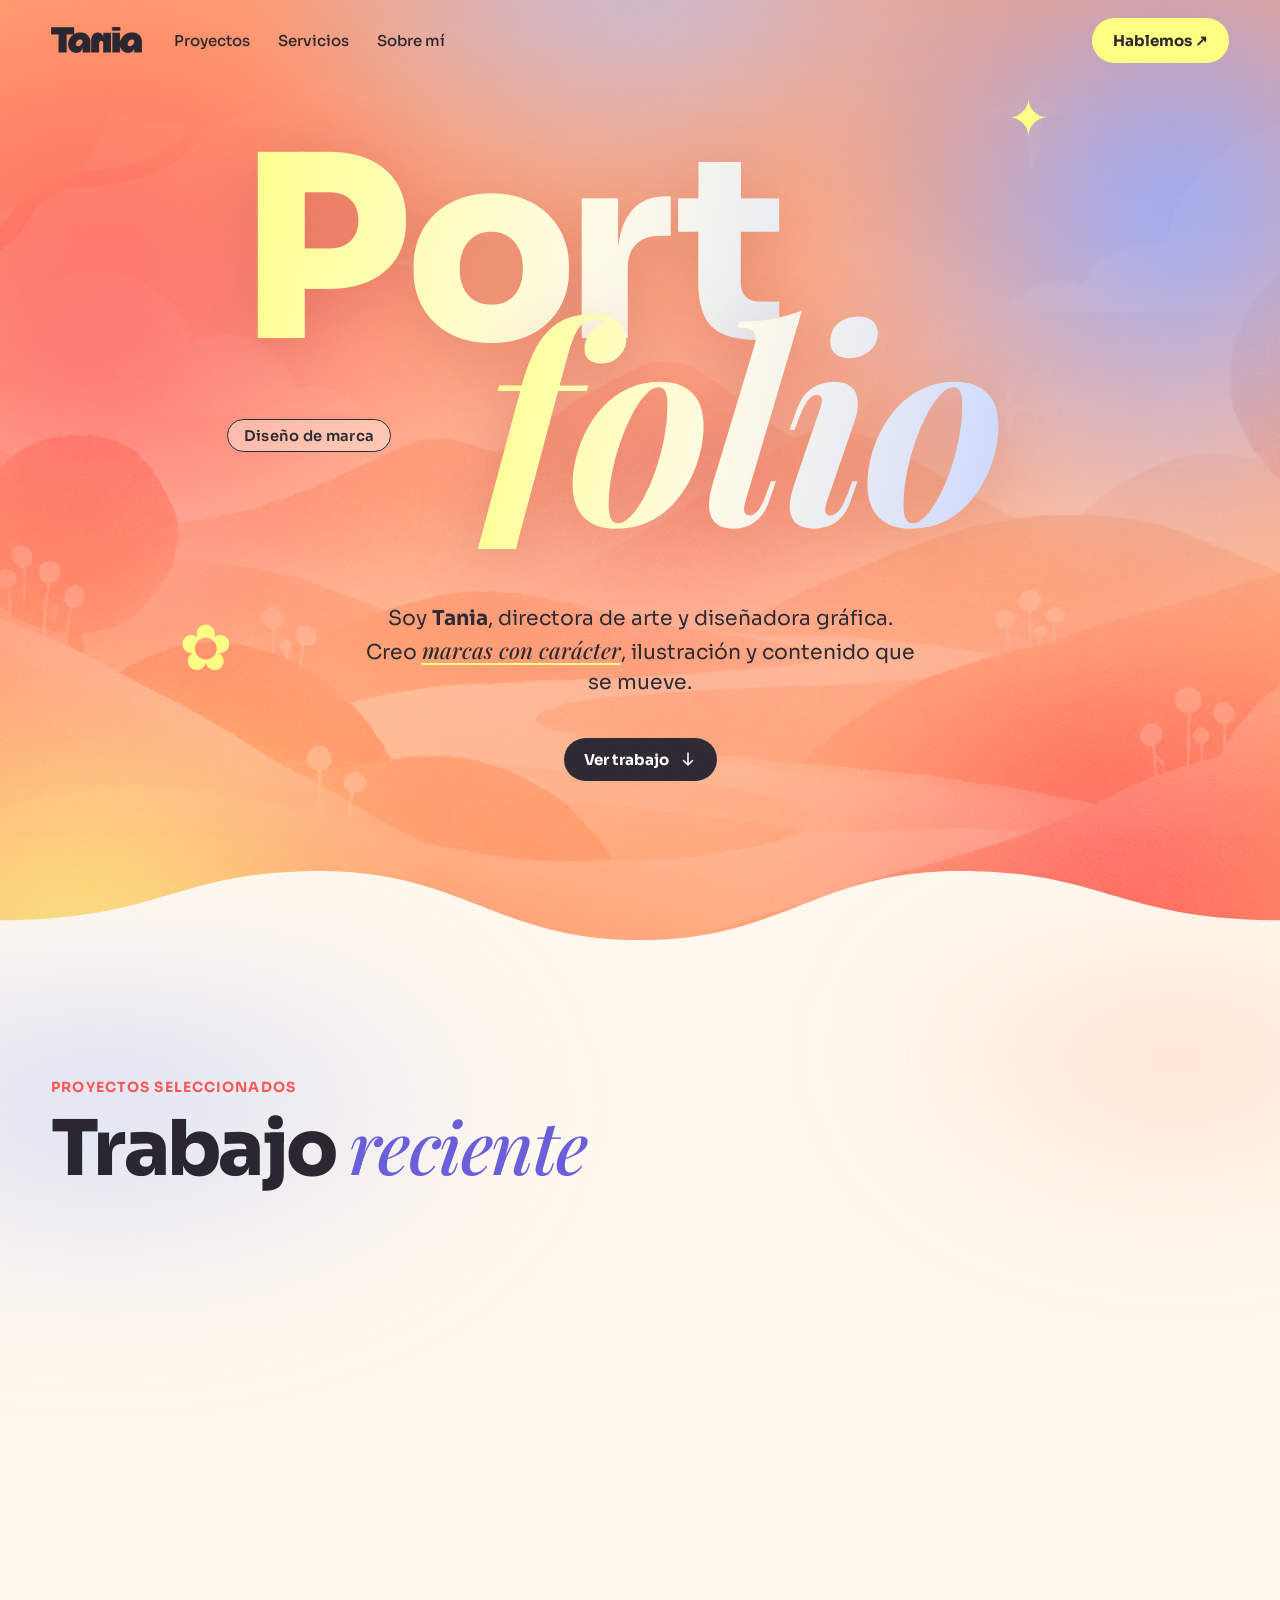
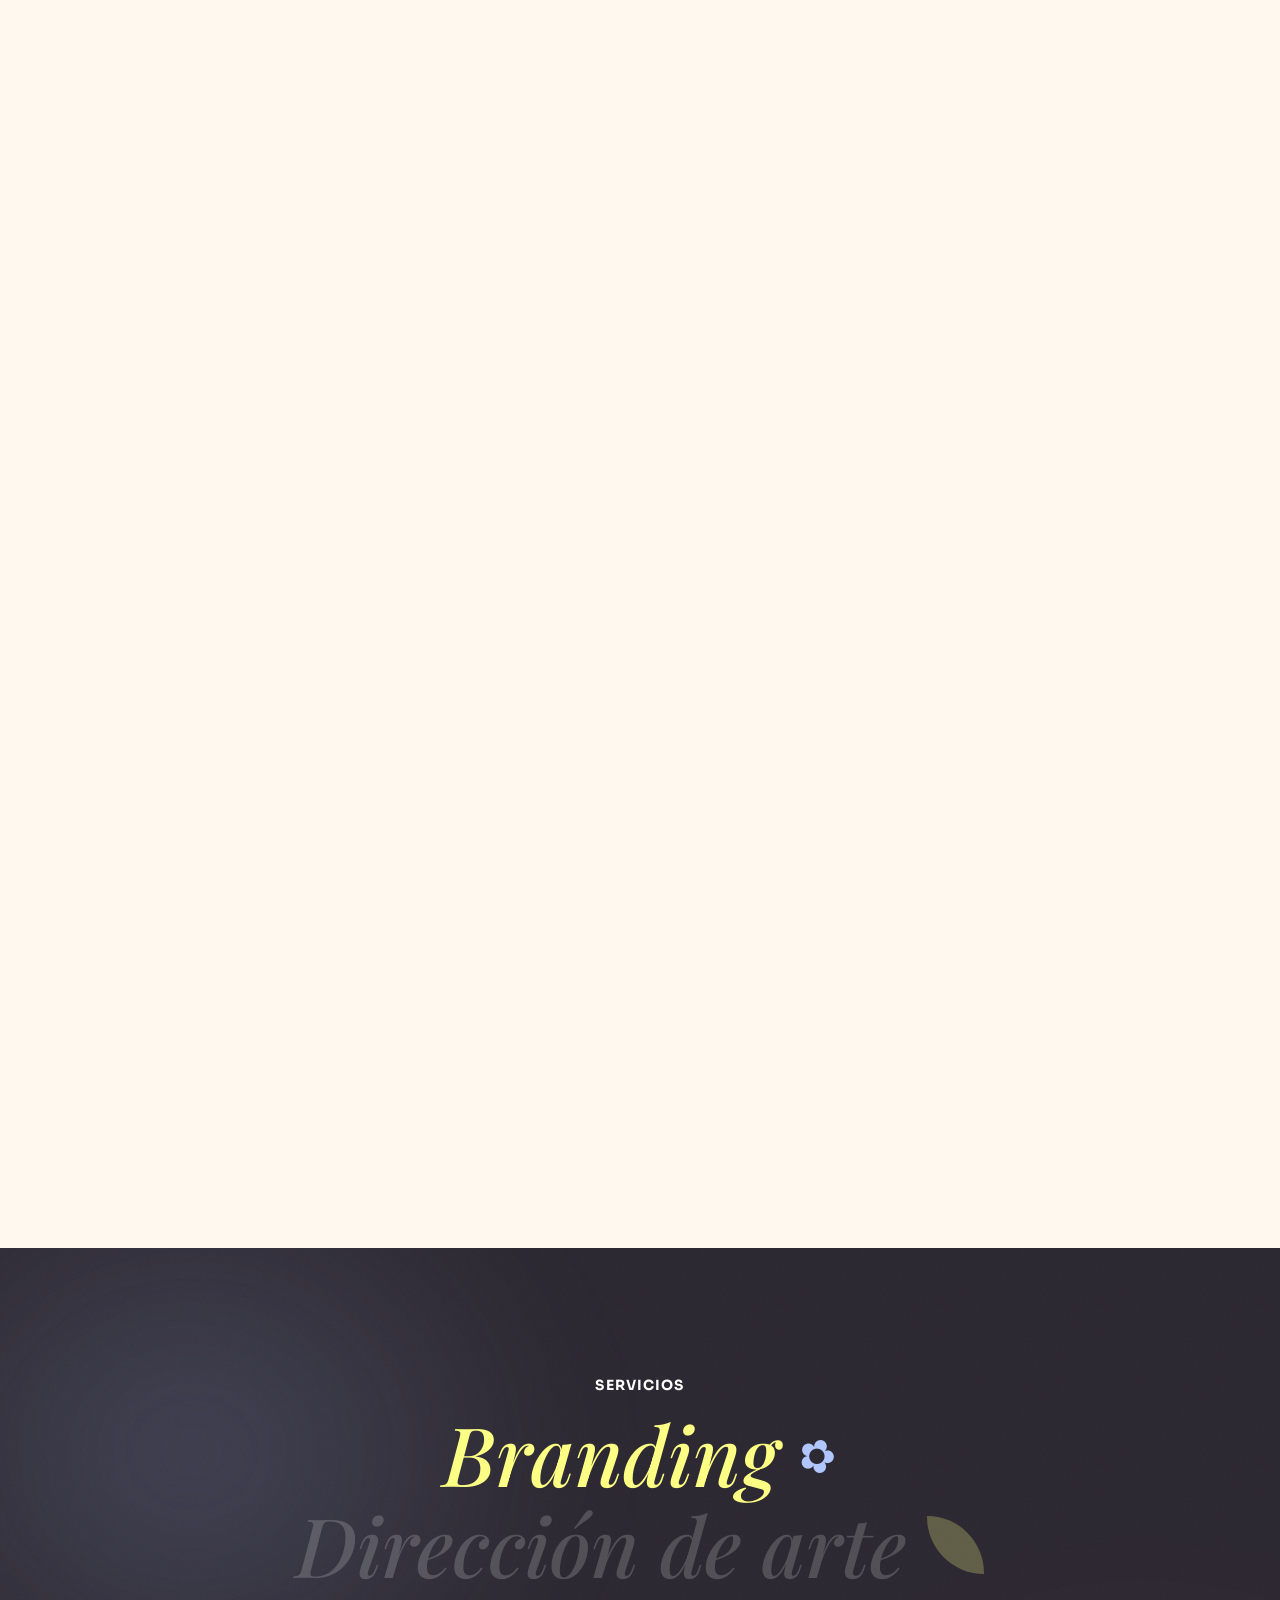
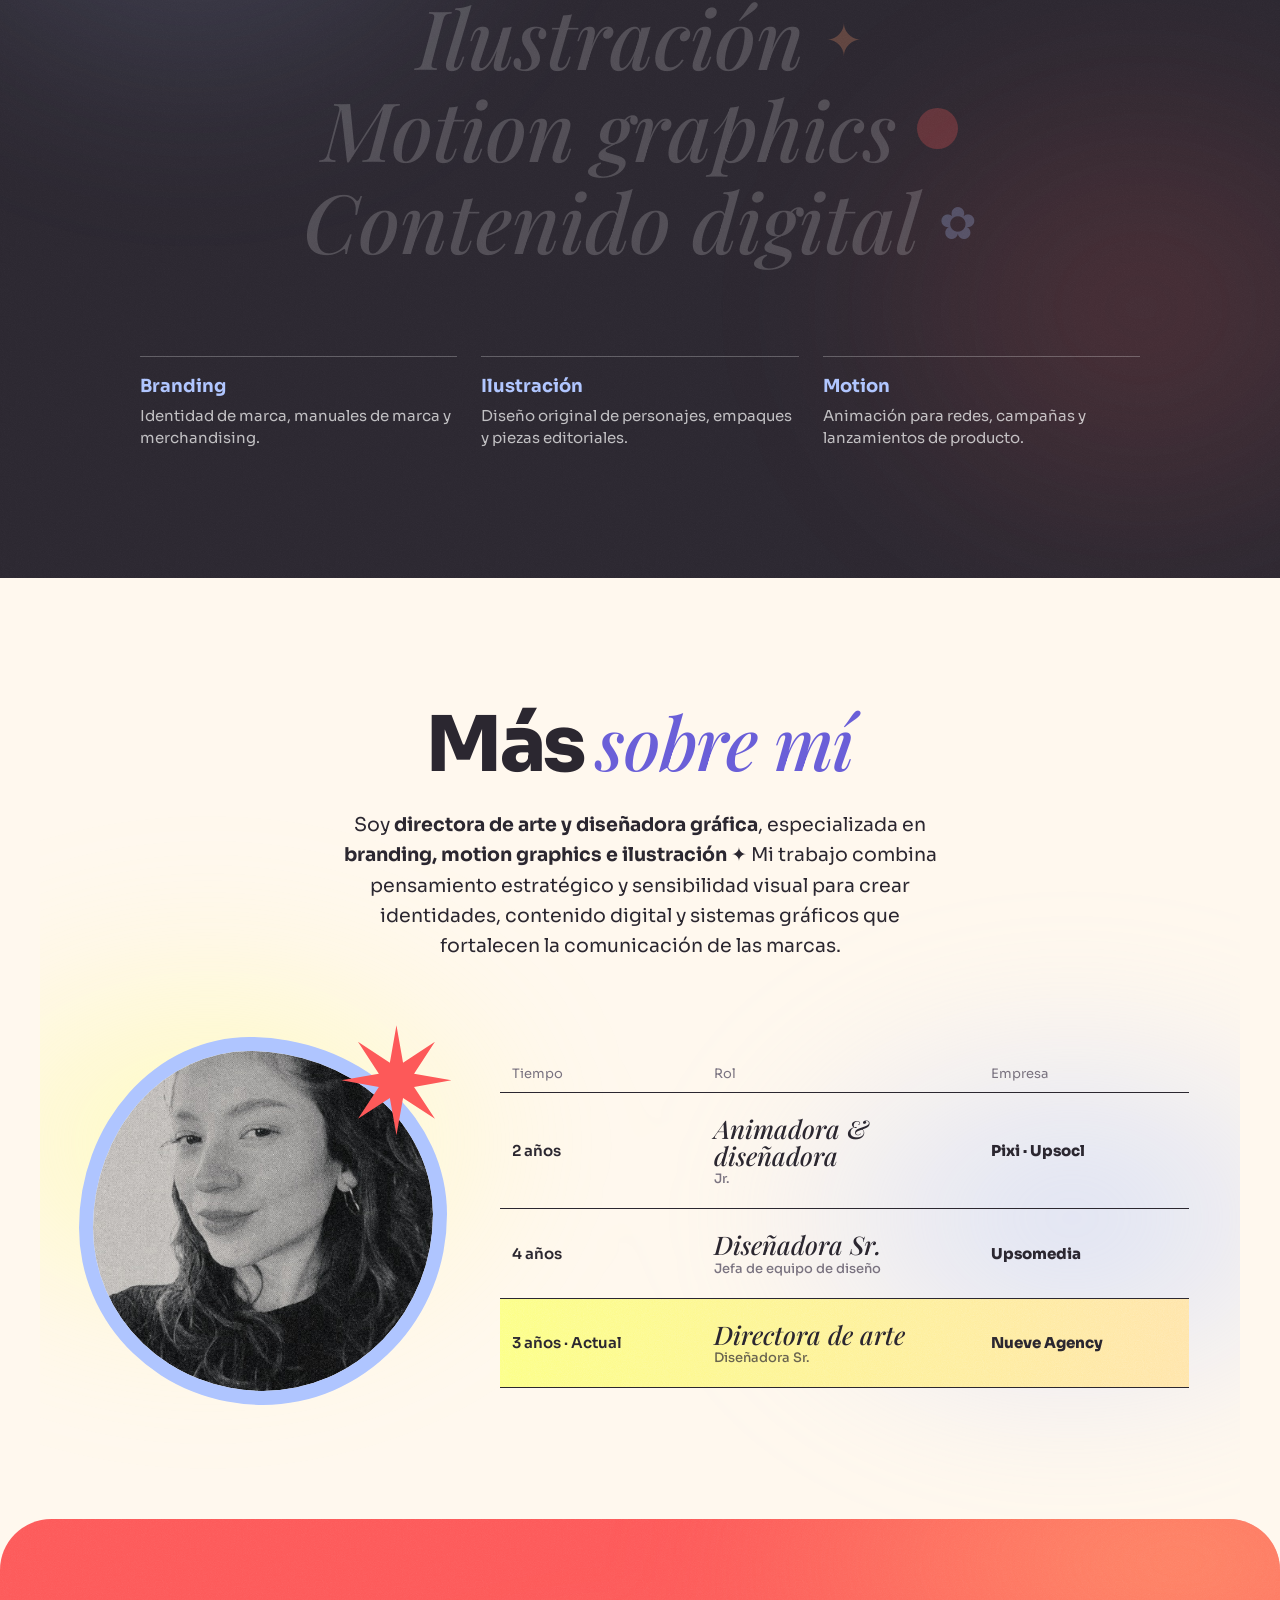
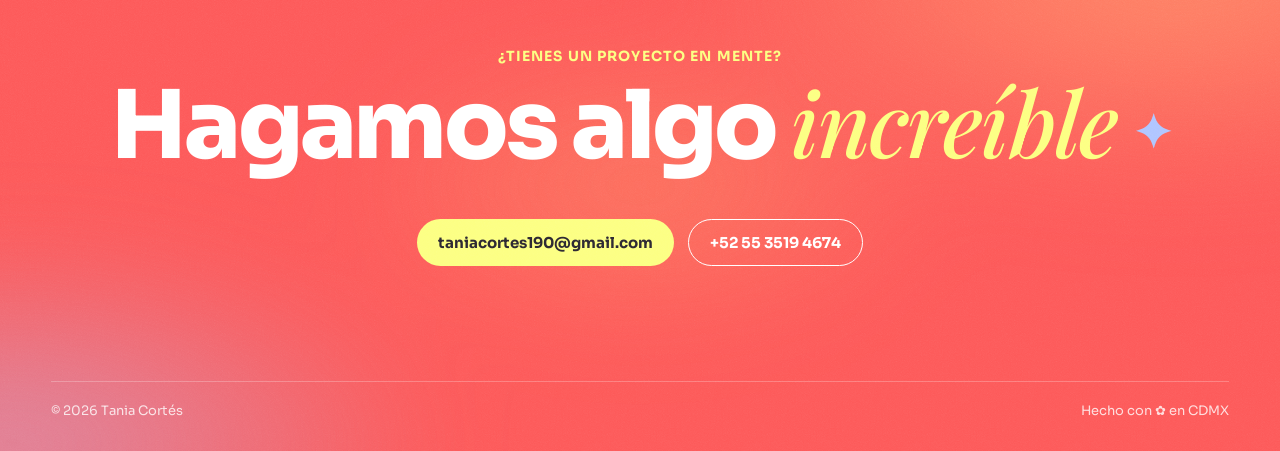
==== docs/index.html @ 4ef72992 "Inicio: quita las etiquetas Ilustración y Dirección de arte Solo queda la etiqueta "Diseño de marca"" ====
<!doctype html>
<html lang="es">
<head>
  <meta charset="utf-8">
  <meta name="viewport" content="width=device-width, initial-scale=1">
  <title>Tania Cortés · Diseño gráfico y dirección creativa</title>
  <meta name="description" content="Portafolio de Tania Cortés: directora de arte y diseñadora gráfica especializada en branding, ilustración y motion graphics. CDMX.">
  <link rel="preconnect" href="https://fonts.googleapis.com">
  <link rel="preconnect" href="https://fonts.gstatic.com" crossorigin>
  <link href="https://fonts.googleapis.com/css2?family=Sora:wght@300..800&family=Playfair+Display:ital,wght@0,400..700;1,400..700&display=swap" rel="stylesheet">
  <link rel="stylesheet" href="styles.css">
</head>
<body>

  <!-- NAV -->
  <header class="nav">
    <a href="#inicio" class="nav__logo" aria-label="Tania · inicio"><span class="nav__logo-img" aria-hidden="true"></span></a>
    <nav class="nav__links">
      <a href="#proyectos">Proyectos</a>
      <a href="#servicios">Servicios</a>
      <a href="#sobre-mi">Sobre mí</a>
    </nav>
    <a href="mailto:taniacortes190@gmail.com" class="btn btn--lime nav__cta">Hablemos ↗</a>
    <button class="nav__burger" aria-label="Abrir menú"><span></span><span></span></button>
  </header>

  <div class="menu" aria-hidden="true">
    <a href="#proyectos">Proyectos</a>
    <a href="#servicios">Servicios</a>
    <a href="#sobre-mi">Sobre <em>mí</em></a>
    <a href="#contacto">Contacto</a>
  </div>

  <!-- HERO -->
  <section class="hero" id="inicio">
    <!-- Filtro de "brisa": ondula suavemente la ilustración -->
    <svg class="sr-only" aria-hidden="true" focusable="false">
      <filter id="brisa" x="-5%" y="-5%" width="110%" height="110%">
        <feTurbulence type="fractalNoise" baseFrequency="0.006 0.012" numOctaves="2" seed="4" result="ruido">
          <animate attributeName="baseFrequency" dur="14s" repeatCount="indefinite"
                   values="0.006 0.012; 0.008 0.016; 0.006 0.012"/>
        </feTurbulence>
        <feDisplacementMap in="SourceGraphic" in2="ruido" scale="10" xChannelSelector="R" yChannelSelector="G"/>
      </filter>
    </svg>
    <div class="hero__scene" aria-hidden="true"><div class="hero__scene-img"></div></div>
    <canvas class="hero__wind" aria-hidden="true"></canvas>
    <div class="hero__shapes" aria-hidden="true">
      <span class="shape shape--half"></span>
      <span class="shape shape--flower">✿</span>
      <span class="shape shape--circle"></span>
      <span class="shape shape--star">✦</span>
      <span class="shape shape--blob"></span>
    </div>

    <div class="hero__lockup hero__lockup--port">
      <h1 class="hero__title" aria-label="Portfolio">
        <span class="hero__hola" aria-hidden="true">P<span class="hero__kern-o">o</span><span class="hero__kern-r">r</span>t</span>
        <span class="hero__hola hero__folio" aria-hidden="true">folio</span>
      </h1>
      <ul class="hero__tags" aria-label="Especialidades">
        <li class="hero__tag hero__tag--b">Diseño de marca</li>
      </ul>
    </div>
    <p class="hero__lead">
      Soy <strong>Tania</strong>, directora de arte y diseñadora gráfica.
      Creo <em>marcas con carácter</em>, ilustración y contenido que se mueve.
    </p>
    <a href="#proyectos" class="hero__scroll" aria-label="Ver proyectos">
      <span>Ver trabajo</span>
      <svg viewBox="0 0 24 24" width="18" height="18"><path d="M12 4v16m0 0-6-6m6 6 6-6" fill="none" stroke="currentColor" stroke-width="2" stroke-linecap="round" stroke-linejoin="round"/></svg>
    </a>
  </section>

  <!-- PROYECTOS -->
  <section class="work" id="proyectos">
    <div class="section-head">
      <p class="eyebrow">Proyectos seleccionados</p>
      <h2 class="section-title">Trabajo <em>reciente</em></h2>
    </div>

    <div class="work__grid">
      <article class="card card--tall" data-project="gud">
        <img src="img/gud-drink.jpg" alt="Bebida GÜD con stickers de la marca">
        <div class="card__info">
          <h3>GÜD <em>bebida vegetal</em></h3>
          <span class="pill pill--lime">Dirección de arte · Ilustración · Motion</span>
        </div>
        <span class="card__arrow">↗</span>
      </article>

      <article class="card card--offset" data-project="smirnoff">
        <img src="img/smirnoff-main.jpg" alt="Ilustración El Diablito para Smirnoff">
        <div class="card__info">
          <h3>Smirnoff <em>El Diablito</em></h3>
          <span class="pill pill--pink">Ilustración · Packaging</span>
        </div>
        <span class="card__arrow">↗</span>
      </article>

      <article class="card card--wide" data-project="nodo">
        <img src="img/nodo-frutero.jpg" alt="Ilustración de frutero para Nodo">
        <div class="card__info">
          <h3>Nodo <em>punto de conexión</em></h3>
          <span class="pill pill--white">Identidad · Póster · Ilustración</span>
        </div>
        <span class="card__arrow">↗</span>
      </article>

      <article class="card card--full" data-project="loteria">
        <img src="img/gud-loteria.jpg" alt="Lotería GÜD Sabores de México">
        <div class="card__info">
          <h3>Lotería GÜD <em>sabores de México</em></h3>
          <span class="pill pill--lime">Ilustración · Merchandising</span>
        </div>
        <span class="card__arrow">↗</span>
      </article>
    </div>
  </section>

  <!-- SERVICIOS -->
  <section class="services" id="servicios">
    <p class="eyebrow eyebrow--light">Servicios</p>
    <ul class="services__list">
      <li><span>Branding</span><i class="ico ico--flower">✿</i></li>
      <li><span>Dirección de arte</span><i class="ico ico--leaf"></i></li>
      <li><span>Ilustración</span><i class="ico ico--star">✦</i></li>
      <li><span>Motion graphics</span><i class="ico ico--dot"></i></li>
      <li><span>Contenido digital</span><i class="ico ico--flower">✿</i></li>
    </ul>
    <div class="services__detail">
      <div>
        <h4>Branding</h4>
        <p>Identidad de marca, manuales de marca y merchandising.</p>
      </div>
      <div>
        <h4>Ilustración</h4>
        <p>Diseño original de personajes, empaques y piezas editoriales.</p>
      </div>
      <div>
        <h4>Motion</h4>
        <p>Animación para redes, campañas y lanzamientos de producto.</p>
      </div>
    </div>
  </section>

  <!-- SOBRE MÍ -->
  <section class="about" id="sobre-mi">
    <h2 class="section-title section-title--center">Más <em>sobre mí</em></h2>
    <p class="about__intro">
      Soy <strong>directora de arte y diseñadora gráfica</strong>, especializada en
      <strong>branding, motion graphics e ilustración</strong> ✦
      Mi trabajo combina pensamiento estratégico y sensibilidad visual para crear identidades,
      contenido digital y sistemas gráficos que fortalecen la comunicación de las marcas.
    </p>

    <div class="about__grid">
      <div class="about__photo">
        <span class="about__burst" aria-hidden="true"></span>
        <div class="about__frame"><img src="img/retrato.jpg" alt="Retrato de Tania"></div>
      </div>

      <div class="timeline">
        <div class="timeline__row timeline__row--head">
          <span>Tiempo</span><span>Rol</span><span>Empresa</span>
        </div>
        <div class="timeline__row">
          <span class="t-time">2 años</span>
          <span class="t-role">Animadora &amp; diseñadora<small>Jr.</small></span>
          <span class="t-co">Pixi · Upsocl</span>
        </div>
        <div class="timeline__row">
          <span class="t-time">4 años</span>
          <span class="t-role">Diseñadora Sr.<small>Jefa de equipo de diseño</small></span>
          <span class="t-co">Upsomedia</span>
        </div>
        <div class="timeline__row timeline__row--now">
          <span class="t-time">3 años · Actual</span>
          <span class="t-role">Directora de arte<small>Diseñadora Sr.</small></span>
          <span class="t-co">Nueve Agency</span>
        </div>
      </div>
    </div>
  </section>

  <!-- CONTACTO -->
  <footer class="contact" id="contacto">
    <p class="eyebrow eyebrow--light">¿Tienes un proyecto en mente?</p>
    <a class="contact__big" href="mailto:taniacortes190@gmail.com">
      Hagamos algo <em>increíble</em> <span class="contact__star">✦</span>
    </a>
    <div class="contact__row">
      <a href="mailto:taniacortes190@gmail.com" class="btn btn--lime">taniacortes190@gmail.com</a>
      <a href="tel:+525535194674" class="btn btn--ghost">+52 55 3519 4674</a>
    </div>
    <div class="contact__foot">
      <span>© 2026 Tania Cortés</span>
      <span>Hecho con ✿ en CDMX</span>
    </div>
  </footer>

  <!-- PANEL DE PROYECTO -->
  <div class="panel" aria-hidden="true" role="dialog" aria-modal="true">
    <div class="panel__inner">
      <button class="panel__close" aria-label="Cerrar">✕</button>
      <div class="panel__content"></div>
    </div>
  </div>

  <script src="main.js"></script>
</body>
</html>
---- docs/styles.css ----
:root {
  /* Paleta de Tania */
  --peri: #afc5ff;      /* Periwinkle */
  --peri-deep: #6a5fd8; /* Periwinkle oscuro (texto sobre fondos claros) */
  --lemon: #fcff82;     /* Lemon */
  --canta: #ff9c6d;     /* Cantaloupe */
  --melon: #fd5959;     /* Watermelon */

  /* Alias usados en el sitio */
  --blue: var(--melon);
  --blue-soft: var(--peri);
  --lime: var(--lemon);
  --pink: var(--canta);
  --ink: #2b2730;
  --grey: #7a7380;
  --pale: #fff8ee;
  --white: #ffffff;

  --sans: "Sora", "Helvetica Neue", Arial, sans-serif;
  --serif: "Playfair Display", Georgia, serif;

  --radius: 28px;
  --gutter: clamp(16px, 4vw, 56px);
}

*, *::before, *::after { box-sizing: border-box; }
html { scroll-behavior: smooth; }
body {
  margin: 0;
  font-family: var(--sans);
  color: var(--ink);
  background: var(--pale);
  -webkit-font-smoothing: antialiased;
  overflow-x: hidden;
}
img { display: block; max-width: 100%; }
a { color: inherit; text-decoration: none; }
em { font-family: var(--serif); font-style: italic; font-weight: 400; }

/* ---------- Botones / pills ---------- */
.btn {
  display: inline-flex; align-items: center; gap: .5em;
  padding: .85em 1.4em; border-radius: 999px;
  font-weight: 600; font-size: 15px;
  transition: transform .25s ease, background .25s ease;
}
.btn:hover { transform: translateY(-2px); }
.btn--lime { background: var(--lime); color: var(--ink); }
.btn--ghost { border: 1.5px solid currentColor; }

.pill {
  display: inline-block; padding: .45em 1em; border-radius: 999px;
  font-size: 13px; font-weight: 500; color: var(--ink);
}
.pill--lime { background: var(--lime); }
.pill--pink { background: var(--pink); }
.pill--white { background: var(--white); }

.eyebrow {
  margin: 0 0 14px; font-size: 14px; font-weight: 700;
  letter-spacing: .08em; text-transform: uppercase;
}
.eyebrow--light { color: var(--white); }

.section-title {
  margin: 0; font-weight: 800; letter-spacing: -0.03em;
  font-size: clamp(44px, 7vw, 96px); line-height: .95;
}
.section-title em { font-size: 1.05em; letter-spacing: -0.01em; }
.section-title--center { text-align: center; }

/* ---------- NAV ---------- */
.nav {
  position: fixed; inset: 0 0 auto 0; z-index: 50;
  display: flex; align-items: center; gap: 32px;
  padding: 18px var(--gutter);
  color: var(--ink);
  transition: background .3s ease, color .3s ease, box-shadow .3s ease;
}
.nav.is-scrolled {
  background: rgba(255, 248, 238, .88);
  backdrop-filter: blur(14px);
  -webkit-backdrop-filter: blur(14px);
  color: var(--ink);
}
.nav__logo { display: block; line-height: 0; }
/* logo como máscara: toma el color del texto de la barra (tinta, o blanco con el menú abierto) */
.nav__logo-img {
  display: block; height: 26px; aspect-ratio: 1031 / 295;
  background: currentColor;
  -webkit-mask: url("img/logo-tania.png") center / contain no-repeat;
  mask: url("img/logo-tania.png") center / contain no-repeat;
}
.nav__links { display: flex; gap: 28px; font-size: 15px; font-weight: 500; }
.nav__links a { position: relative; }
.nav__links a::after {
  content: ""; position: absolute; left: 0; bottom: -4px; height: 1.5px; width: 100%;
  background: currentColor; transform: scaleX(0); transform-origin: left; transition: transform .3s ease;
}
.nav__links a:hover::after { transform: scaleX(1); }
.nav__cta { margin-left: auto; }
.nav__burger {
  display: none; margin-left: auto; width: 46px; height: 46px; border: 0; border-radius: 14px;
  background: var(--blue); cursor: pointer; flex-direction: column; justify-content: center; align-items: center; gap: 6px;
}
.nav__burger span { width: 18px; height: 2px; background: var(--lemon); border-radius: 2px; transition: transform .3s; }
.nav__burger span:last-child { width: 12px; margin-left: 6px; }
body.menu-open .nav__burger span:first-child { transform: translateY(4px) rotate(45deg); }
body.menu-open .nav__burger span:last-child { width: 18px; margin-left: 0; transform: translateY(-4px) rotate(-45deg); }

.menu {
  position: fixed; inset: 0; z-index: 40; background: var(--blue);
  display: flex; flex-direction: column; justify-content: center; gap: 10px;
  padding: var(--gutter); color: var(--white);
  font-size: clamp(44px, 12vw, 80px); font-weight: 800; letter-spacing: -0.03em;
  opacity: 0; pointer-events: none; transition: opacity .35s ease;
}
body.menu-open .menu { opacity: 1; pointer-events: auto; }
body.menu-open .nav { color: var(--white); background: transparent; backdrop-filter: none; }

/* ---------- HERO ---------- */
.hero {
  position: relative; min-height: 100vh; min-height: 100svh;
  background: var(--peri); color: var(--ink);
  display: flex; flex-direction: column; justify-content: center; align-items: center;
  text-align: center; padding: 120px var(--gutter) 80px; overflow: hidden;
}
.hero__kicker { margin: 0 0 8px; font-size: 15px; font-weight: 500; opacity: .85; position: relative; z-index: 2; }
.hero__title { margin: 0; position: relative; z-index: 2; }
.hero__hola {
  display: block; font-weight: 900; font-stretch: 125%; letter-spacing: -0.04em; line-height: .85;
  font-size: clamp(84px, 19vw, 300px); color: var(--melon);
}
.hero__lead {
  max-width: 560px; margin: 28px auto 0; font-size: clamp(17px, 1.6vw, 21px); line-height: 1.45;
  position: relative; z-index: 2;
}
.hero__lead em { font-size: 1.2em; color: var(--melon); }
.hero__scroll {
  margin-top: 40px; display: inline-flex; align-items: center; gap: 10px;
  padding: 12px 20px; border-radius: 999px; background: var(--ink); color: var(--white);
  font-weight: 600; font-size: 15px; position: relative; z-index: 2;
  transition: background .25s, color .25s;
}
.hero__scroll:hover { background: var(--lime); color: var(--ink); }
.hero__scroll svg { animation: bob 1.6s ease-in-out infinite; }
@keyframes bob { 50% { transform: translateY(3px); } }

.hero__shapes { position: absolute; inset: 0; pointer-events: none; }
.shape { position: absolute; display: block; will-change: transform; }
.shape--half {
  width: clamp(140px, 18vw, 260px); aspect-ratio: 1; border-radius: 50%;
  background: var(--lime); left: -6%; top: 30%;
  clip-path: inset(0 0 0 50%); transform: rotate(-25deg);
}
.shape--flower { color: var(--melon); font-size: clamp(40px, 5vw, 70px); left: 14%; top: 64%; }
.shape--circle {
  width: clamp(120px, 16vw, 230px); aspect-ratio: 1; border-radius: 50%;
  background: var(--canta); right: -4%; top: 48%;
}
.shape--star { color: var(--white); font-size: clamp(36px, 4vw, 60px); right: 18%; top: 20%; }
.shape--blob {
  width: clamp(90px, 10vw, 150px); aspect-ratio: 1; background: var(--lemon);
  border-radius: 62% 38% 46% 54% / 55% 44% 56% 45%; right: 26%; bottom: 8%; opacity: .9;
}

/* ---------- MARQUEE ---------- */
.marquee { background: var(--lime); overflow: hidden; padding: 18px 0; border-block: 1.5px solid var(--ink); }
.marquee__track {
  display: flex; gap: 32px; align-items: center; width: max-content;
  font-size: clamp(26px, 3.4vw, 44px); font-weight: 800; letter-spacing: -0.02em; white-space: nowrap;
  animation: marquee 28s linear infinite;
}
.marquee__track .serif { font-family: var(--serif); font-style: italic; font-weight: 400; }
.marquee__track i { font-style: normal; color: var(--melon); font-size: .8em; }
@keyframes marquee { to { transform: translateX(-50%); } }

/* ---------- WORK ---------- */
.work { padding: clamp(80px, 10vw, 140px) var(--gutter); max-width: 1320px; margin: 0 auto; }
.section-head { margin-bottom: clamp(40px, 6vw, 72px); }
.section-head .eyebrow { color: var(--blue); }

.work__grid {
  display: grid; grid-template-columns: repeat(12, 1fr); gap: clamp(16px, 2.4vw, 32px);
}
.card {
  position: relative; border-radius: var(--radius); overflow: hidden; cursor: pointer;
  background: var(--blue-soft); min-height: 420px; isolation: isolate;
  grid-column: span 6;
  transform: translateY(40px); opacity: 0;
  transition: transform .8s cubic-bezier(.2,.7,.2,1), opacity .8s ease;
}
.card.is-in { transform: none; opacity: 1; }
.card--tall { grid-row: span 2; min-height: 760px; }
.card--offset { margin-top: 0; }
.card--wide { grid-column: span 6; }
.card--full { grid-column: span 12; min-height: 560px; }
.card img {
  position: absolute; inset: 0; width: 100%; height: 100%; object-fit: cover;
  transition: transform .8s cubic-bezier(.2,.7,.2,1);
}
.card:hover img { transform: scale(1.05); }
.card::after {
  content: ""; position: absolute; inset: 0; z-index: 1;
  background: linear-gradient(180deg, rgba(40,40,48,0) 45%, rgba(40,40,48,.75) 100%);
}
.card__info { position: absolute; left: 28px; right: 90px; bottom: 28px; z-index: 2; color: var(--white); }
.card__info h3 { margin: 0 0 12px; font-size: clamp(26px, 2.6vw, 36px); font-weight: 800; letter-spacing: -0.03em; line-height: 1; }
.card__info h3 em { display: block; font-size: 1.05em; letter-spacing: 0; }
.card__arrow {
  position: absolute; right: 24px; bottom: 24px; z-index: 2;
  width: 52px; height: 52px; border-radius: 50%; border: 1.5px solid rgba(255,255,255,.8);
  display: grid; place-items: center; color: var(--white); font-size: 20px;
  transition: background .3s, color .3s, transform .3s;
}
.card:hover .card__arrow { background: var(--lime); border-color: var(--lime); color: var(--ink); transform: rotate(45deg); }

/* ---------- SERVICES ---------- */
.services {
  background: var(--ink); color: var(--white); text-align: center;
  padding: clamp(80px, 10vw, 140px) var(--gutter);
}
.services__list { list-style: none; margin: 0 auto; padding: 0; }
.services__list li {
  font-family: var(--serif); font-style: italic;
  font-size: clamp(44px, 7.5vw, 104px); line-height: 1.08;
  color: rgba(255,255,255,.18); transition: color .4s ease;
  display: flex; justify-content: center; align-items: center; gap: .25em;
}
.services__list li.is-active { color: var(--white); }
.services__list .ico { font-style: normal; font-size: .55em; opacity: .25; transition: opacity .4s, transform .6s; display: inline-block; }
.services__list li.is-active .ico { opacity: 1; transform: rotate(20deg); }
.ico--flower { color: var(--blue-soft); }
.ico--star { color: var(--pink); }
.ico--leaf {
  width: .7em; height: .7em; background: var(--lime);
  border-radius: 0 100% 0 100%; font-size: 1em !important;
}
.ico--dot { width: .5em; height: .5em; border-radius: 50%; background: var(--blue); font-size: 1em !important; }

.services__detail {
  display: grid; grid-template-columns: repeat(3, 1fr); gap: 24px;
  max-width: 1000px; margin: clamp(56px, 7vw, 96px) auto 0; text-align: left;
}
.services__detail div { border-top: 1.5px solid rgba(255,255,255,.25); padding-top: 18px; }
.services__detail h4 { margin: 0 0 8px; font-size: 18px; font-weight: 700; color: var(--lime); }
.services__detail p { margin: 0; color: rgba(255,255,255,.7); line-height: 1.5; font-size: 15px; }

/* ---------- ABOUT ---------- */
.about { padding: clamp(80px, 10vw, 140px) var(--gutter); max-width: 1200px; margin: 0 auto; }
.about__intro {
  max-width: 620px; margin: 28px auto 0; text-align: center;
  font-size: clamp(16px, 1.5vw, 19px); line-height: 1.6;
}
.about__grid {
  display: grid; grid-template-columns: minmax(0, 0.8fr) minmax(0, 1.6fr);
  gap: clamp(32px, 5vw, 72px); align-items: center; margin-top: clamp(56px, 7vw, 96px);
}
.about__photo { position: relative; max-width: 340px; margin: 0 auto; width: 100%; }
.about__frame {
  aspect-ratio: 1; overflow: hidden; background: var(--white);
  border-radius: 46% 54% 50% 50% / 52% 48% 52% 48%;
  outline: 14px solid var(--white);
}
.about__frame img { width: 100%; height: 100%; object-fit: cover; object-position: 50% 30%; }
.about__burst {
  position: absolute; width: 110px; aspect-ratio: 1; right: -18px; top: -26px; z-index: 2;
  background: var(--blue);
  clip-path: polygon(50% 0%, 56% 34%, 85% 15%, 66% 44%, 100% 50%, 66% 56%, 85% 85%, 56% 66%, 50% 100%, 44% 66%, 15% 85%, 34% 56%, 0% 50%, 34% 44%, 15% 15%, 44% 34%);
  animation: spin 18s linear infinite;
}
@keyframes spin { to { transform: rotate(360deg); } }

.timeline { font-size: 15px; }
.timeline__row {
  display: grid; grid-template-columns: 1fr 1.4fr 1fr; gap: 16px; align-items: center;
  padding: 22px 12px; border-bottom: 1.5px solid var(--ink);
}
.timeline__row--head { color: var(--grey); padding-block: 10px; font-size: 13px; }
.timeline__row--now { background: var(--lime); border-radius: 0; }
.t-time { font-weight: 600; }
.t-role { font-family: var(--serif); font-style: italic; font-size: clamp(22px, 2.2vw, 30px); line-height: 1.05; }
.t-role small { display: block; font-family: var(--sans); font-style: normal; font-size: 13px; color: var(--grey); margin-top: 4px; }
.timeline__row--now .t-role small { color: var(--ink); opacity: .7; }
.t-co { font-weight: 700; }

/* ---------- CONTACT ---------- */
.contact {
  background: var(--melon); color: var(--white); text-align: center;
  padding: clamp(80px, 10vw, 140px) var(--gutter) 32px;
  border-radius: clamp(28px, 4vw, 56px) clamp(28px, 4vw, 56px) 0 0;
}
.contact__big {
  display: block; font-weight: 900; letter-spacing: -0.045em; line-height: .95;
  font-size: clamp(48px, 9vw, 140px); max-width: 1200px; margin: 0 auto;
}
.contact__big em { letter-spacing: -0.01em; color: var(--lemon); }
.contact__star { display: inline-block; color: var(--peri); font-size: .5em; vertical-align: middle; animation: spin 10s linear infinite; }
.contact__row { display: flex; flex-wrap: wrap; justify-content: center; gap: 14px; margin-top: 48px; }
.contact__foot {
  display: flex; justify-content: space-between; gap: 16px; flex-wrap: wrap;
  margin-top: clamp(64px, 9vw, 120px); padding-top: 20px;
  border-top: 1px solid rgba(255,255,255,.3); font-size: 13px; opacity: .8;
}

/* ---------- PANEL (case study) ---------- */
.panel {
  position: fixed; inset: 0; z-index: 100; background: rgba(40,40,48,.55);
  opacity: 0; pointer-events: none; transition: opacity .35s ease;
}
.panel.is-open { opacity: 1; pointer-events: auto; }
.panel__inner {
  position: absolute; inset: 16px 0 0 0; background: var(--pale);
  border-radius: var(--radius) var(--radius) 0 0; overflow-y: auto;
  transform: translateY(40px); transition: transform .45s cubic-bezier(.2,.7,.2,1);
}
.panel.is-open .panel__inner { transform: none; }
.panel__close {
  position: sticky; top: 16px; margin: 16px 16px 0 auto; display: grid; place-items: center;
  width: 48px; height: 48px; border-radius: 50%; border: 0; z-index: 3;
  background: var(--ink); color: var(--white); font-size: 18px; cursor: pointer;
  transition: background .25s, color .25s, transform .25s;
}
.panel__close:hover { background: var(--lime); color: var(--ink); transform: rotate(90deg); }
.panel__content { max-width: 1240px; margin: -32px auto 0; padding: 0 var(--gutter) 96px; }

.case__head {
  display: grid; grid-template-columns: 1.2fr 1fr; gap: 32px; align-items: end;
  padding: 24px 0 40px;
}
.case__title { margin: 8px 0 0; font-size: clamp(56px, 9vw, 130px); font-weight: 900; letter-spacing: -0.05em; line-height: .88; }
.case__title em { display: block; font-size: .5em; letter-spacing: -0.01em; color: var(--blue); }
.case__text { font-size: 17px; line-height: 1.6; margin: 0; }
.case__tags { display: flex; flex-wrap: wrap; gap: 8px; margin-top: 18px; }
.case__gallery { display: grid; grid-template-columns: repeat(12, 1fr); gap: 16px; }
.case__gallery img { width: 100%; height: 100%; object-fit: cover; border-radius: 22px; }
.g-12 { grid-column: span 12; }
.g-8 { grid-column: span 8; }
.g-7 { grid-column: span 7; }
.g-6 { grid-column: span 6; }
.g-5 { grid-column: span 5; }
.g-4 { grid-column: span 4; }
.case__quote {
  grid-column: span 12; text-align: center; padding: clamp(32px, 5vw, 72px) 0;
  font-family: var(--serif); font-style: italic; font-size: clamp(28px, 3.6vw, 48px); line-height: 1.15;
  max-width: 900px; margin: 0 auto;
}
.case__next {
  margin-top: 56px; display: flex; justify-content: space-between; align-items: center; gap: 16px;
  padding: 28px 32px; border-radius: var(--radius); background: var(--ink); color: var(--white); cursor: pointer;
}
.case__next strong { font-size: clamp(28px, 4vw, 48px); letter-spacing: -0.03em; }
.case__next em { color: var(--lime); }
body.no-scroll { overflow: hidden; }

/* ---------- RESPONSIVE ---------- */
@media (max-width: 900px) {
  .nav__links, .nav__cta { display: none; }
  .nav__burger { display: flex; }
  .card, .card--wide { grid-column: span 12; min-height: 380px; }
  .card--tall { grid-row: auto; min-height: 520px; }
  .services__detail { grid-template-columns: 1fr; }
  .about__grid { grid-template-columns: 1fr; }
  .case__head { grid-template-columns: 1fr; }
  .g-8, .g-7, .g-6, .g-5, .g-4 { grid-column: span 12; }
}
@media (max-width: 560px) {
  .timeline__row { grid-template-columns: 1fr 1fr; }
  .timeline__row .t-role { grid-column: 1 / -1; order: -1; }
  .timeline__row--head { display: none; }
  .card__info { left: 20px; bottom: 20px; right: 80px; }
  .card__arrow { right: 18px; bottom: 18px; width: 46px; height: 46px; }
  .contact__foot { justify-content: center; }
}

@media (prefers-reduced-motion: reduce) {
  *, *::before, *::after { animation: none !important; transition: none !important; }
  .card { transform: none; opacity: 1; }
}

/* ---------- Tipografía extendida ---------- */
.nav__logo, .section-title, .hero__hola, .marquee__track, .card__info h3,
.case__title, .contact__big, .menu, .case__next strong, .services__detail h4 {
  font-stretch: 125%;
}
.section-title { letter-spacing: -0.035em; font-size: clamp(38px, 6vw, 84px); }
.contact__big { font-size: clamp(40px, 7.4vw, 118px); letter-spacing: -0.035em; }
.case__title { font-size: clamp(48px, 7.5vw, 110px); letter-spacing: -0.04em; }
.card__info h3 { font-size: clamp(22px, 2.2vw, 30px); letter-spacing: -0.02em; }
.menu { font-size: clamp(36px, 10vw, 68px); }
.eyebrow { font-stretch: 110%; }

/* ---------- Ajustes de la nueva paleta ---------- */
.section-head .eyebrow { color: var(--melon); }
.section-title em { color: var(--peri-deep); }
.card { background: var(--peri); }
.card:hover .card__arrow { background: var(--lemon); border-color: var(--lemon); }
.services__list li.is-active { color: var(--lemon); }
.ico--flower { color: var(--peri); }
.ico--star { color: var(--canta); }
.ico--dot { background: var(--melon); }
.services__detail h4 { color: var(--peri); }
.about__burst { background: var(--melon); }
.about__frame { outline-color: var(--peri); }
.timeline__row--now { background: var(--lemon); }
.contact .btn--ghost { color: var(--white); }
.contact .eyebrow--light { color: var(--lemon); }
.case__title em { color: var(--melon); }
.case__next em { color: var(--lemon); }
.menu { background: var(--melon); }
body.menu-open .nav { color: var(--white); }
body.menu-open .nav__burger { background: var(--ink); }


/* ---------- Gradientes suaves (paleta Periwinkle · Lemon · Cantaloupe · Watermelon) ---------- */
:root {
  --grain: url("data:image/svg+xml,%3Csvg xmlns='http://www.w3.org/2000/svg' width='220' height='220'%3E%3Cfilter id='n'%3E%3CfeTurbulence type='fractalNoise' baseFrequency='.9' numOctaves='3' stitchTiles='stitch'/%3E%3CfeColorMatrix values='0 0 0 0 0  0 0 0 0 0  0 0 0 0 0  0 0 0 .55 0'/%3E%3C/filter%3E%3Crect width='100%25' height='100%25' filter='url(%23n)'/%3E%3C/svg%3E");
}
@keyframes drift {
  0%   { transform: translate3d(0, 0, 0) scale(1); }
  50%  { transform: translate3d(3%, -2%, 0) scale(1.06); }
  100% { transform: translate3d(-2%, 3%, 0) scale(1.02); }
}

/* Inicio: nube difuminada sobre el Periwinkle */
.hero::before {
  content: ""; position: absolute; inset: -20%; z-index: 0; pointer-events: none;
  background:
    radial-gradient(38% 42% at 20% 32%, rgba(252, 255, 130, .55), transparent 70%),
    radial-gradient(34% 40% at 80% 68%, rgba(255, 156, 109, .45), transparent 70%),
    radial-gradient(28% 32% at 66% 22%, rgba(253, 89, 89, .22), transparent 70%),
    radial-gradient(44% 48% at 38% 86%, rgba(255, 255, 255, .5), transparent 70%);
  filter: blur(40px);
  animation: drift 24s ease-in-out infinite alternate;
}
.hero::after, .contact::after, .services::after {
  content: ""; position: absolute; inset: 0; z-index: 1; pointer-events: none;
  background-image: var(--grain); opacity: .14; mix-blend-mode: overlay;
}

/* Franja: lemon que se funde con cantaloupe muy claro */
.marquee { background: linear-gradient(90deg, var(--lemon) 0%, #ffe3a6 50%, var(--lemon) 100%); }

/* Proyectos y sobre mí: brillo apenas perceptible sobre el crema */
.work, .about { position: relative; }
.work::before, .about::before {
  content: ""; position: absolute; z-index: -1; pointer-events: none; filter: blur(60px);
}
.work::before {
  inset: 0 -10% auto -10%; height: 520px;
  background:
    radial-gradient(40% 60% at 15% 30%, rgba(175, 197, 255, .45), transparent 70%),
    radial-gradient(30% 50% at 85% 20%, rgba(255, 156, 109, .25), transparent 70%);
}
.about::before {
  inset: 20% -10% 0 -10%;
  background:
    radial-gradient(35% 45% at 20% 50%, rgba(252, 255, 130, .45), transparent 70%),
    radial-gradient(35% 45% at 80% 60%, rgba(175, 197, 255, .45), transparent 70%);
}
main, body > section { isolation: isolate; }

/* Servicios: resplandor tenue sobre el fondo oscuro */
.services { position: relative; overflow: hidden; isolation: isolate; }
.services::before {
  content: ""; position: absolute; inset: -20%; z-index: -1; pointer-events: none; filter: blur(70px);
  background:
    radial-gradient(30% 35% at 25% 30%, rgba(175, 197, 255, .18), transparent 70%),
    radial-gradient(28% 32% at 78% 65%, rgba(253, 89, 89, .16), transparent 70%);
  animation: drift 26s ease-in-out infinite alternate;
}

/* Contacto: watermelon que se abre hacia cantaloupe y periwinkle */
.contact { position: relative; overflow: hidden; isolation: isolate; }
.contact::before {
  content: ""; position: absolute; inset: -20%; z-index: -1; pointer-events: none; filter: blur(50px);
  background:
    radial-gradient(40% 45% at 80% 20%, rgba(255, 156, 109, .75), transparent 70%),
    radial-gradient(35% 40% at 15% 85%, rgba(175, 197, 255, .45), transparent 70%),
    radial-gradient(25% 30% at 50% 50%, rgba(252, 255, 130, .18), transparent 70%);
  animation: drift 22s ease-in-out infinite alternate;
}

/* Detalles */
.timeline__row--now { background: linear-gradient(90deg, var(--lemon), #ffe3a6); }
.card { background: linear-gradient(135deg, var(--peri), #ffd3bd); }
.panel__inner { background: radial-gradient(60% 40% at 90% 0%, rgba(175, 197, 255, .35), transparent 70%), var(--pale); }

/* ---------- ¡Hola! extra bold con degradado ---------- */
.hero__hola {
  font-family: "Unbounded", var(--sans);
  font-weight: 900; font-stretch: normal;
  letter-spacing: -0.045em; line-height: .9;
  font-size: clamp(76px, 17vw, 270px);
  padding: 0 .04em .06em;             /* evita que el degradado recorte la "!" */
  color: transparent;
  background-image: linear-gradient(100deg,
    var(--lemon) 0%, #fffbe8 30%, #dfe7ff 55%, var(--peri) 72%, #fffbe8 88%, var(--lemon) 100%);
  background-size: 200% 100%;
  -webkit-background-clip: text; background-clip: text;
  filter: drop-shadow(0 10px 30px rgba(120, 30, 40, .18));
  animation: hola-flow 10s ease-in-out infinite alternate;
}
@keyframes hola-flow { to { background-position: 100% 0; } }

/* ---------- Fondo del inicio: degradado más evidente ---------- */
.hero { background: var(--peri); }
.hero::before {
  inset: -25%;
  background:
    radial-gradient(34% 46% at 8% 40%,  rgba(253, 89, 89, .95), transparent 72%),   /* watermelon */
    radial-gradient(32% 40% at 92% 18%, rgba(255, 156, 109, .95), transparent 72%), /* cantaloupe */
    radial-gradient(30% 38% at 88% 82%, rgba(253, 89, 89, .7), transparent 72%),    /* watermelon */
    radial-gradient(30% 36% at 22% 92%, rgba(252, 255, 130, .75), transparent 72%), /* lemon */
    radial-gradient(40% 44% at 55% 50%, rgba(140, 165, 255, .85), transparent 75%); /* periwinkle intenso */
  filter: blur(55px);
}
.hero::after { z-index: 3; opacity: .28; }           /* grano también sobre las letras */
.hero__kicker, .hero__lead { color: var(--ink); }
.hero__lead em { color: var(--ink); text-decoration: underline 2px var(--lemon); text-underline-offset: 4px; }

/* las formas sólidas compiten con el degradado: las dejamos solo como acentos pequeños */
.shape--half, .shape--circle, .shape--blob { display: none; }
.shape--star { color: var(--lemon); }
.shape--flower { color: var(--lemon); }

/* ajuste: colores intensos detrás de las letras para que el ¡Hola! claro contraste */
.hero { background: var(--canta); }
.hero::before {
  inset: -8%;
  background:
    radial-gradient(38% 50% at 14% 38%, rgba(253, 89, 89, 1), transparent 70%),     /* watermelon */
    radial-gradient(36% 48% at 86% 26%, rgba(140, 165, 255, 1), transparent 70%),   /* periwinkle */
    radial-gradient(34% 44% at 82% 88%, rgba(253, 89, 89, .9), transparent 70%),    /* watermelon */
    radial-gradient(34% 40% at 12% 96%, rgba(252, 255, 130, .9), transparent 70%),  /* lemon */
    radial-gradient(30% 40% at 52% 52%, rgba(253, 110, 100, .55), transparent 72%), /* centro cálido */
    radial-gradient(40% 40% at 50% 0%, rgba(175, 197, 255, .9), transparent 70%);   /* periwinkle arriba */
  filter: blur(50px);
}
.hero__hola {
  background-image: linear-gradient(100deg,
    var(--lemon) 0%, #fffbe8 28%, #dfe7ff 52%, #fffbe8 74%, var(--lemon) 100%);
  filter: drop-shadow(0 12px 34px rgba(120, 20, 30, .22));
}

/* ---------- Pesos de la tipografía principal (Sora) ---------- */
.hero__hola { font-family: var(--sans); font-weight: 800; letter-spacing: -0.04em; }
.nav__logo, .section-title, .card__info h3, .case__title, .contact__big, .menu,
.case__next strong, .marquee__track, .t-co, .hero__sticker--role { font-weight: 800; }
.btn, .pill, .hero__scroll, .services__detail h4, .eyebrow { font-weight: 700; }

/* ¡HOLA! en mayúsculas y 90% más grande */
.hero__hola {
  text-transform: uppercase;
  font-size: clamp(85px, 25.5vw, 436px);
  line-height: .85;
  white-space: nowrap;
}


/* evita que el degradado recorte la parte alta de la O */
.hero__hola { padding: .12em .05em .08em; margin-top: -.12em; }
.hero__kicker { margin-bottom: clamp(12px, 2vw, 28px); }

/* ---------- Playfair Display como tipografía de acento ---------- */
em, .marquee__track .serif, .services__list li, .t-role, .case__quote { font-weight: 500; }
.services__list li { font-size: clamp(34px, 6.4vw, 88px); line-height: 1.12; }
.section-title em, .contact__big em { font-size: .95em; letter-spacing: -0.02em; }
.t-role { font-size: clamp(20px, 2vw, 27px); }
.hero__lead em { font-size: 1.08em; }

/* ---------- Grano visible sobre los degradados (tipo risografía) ---------- */
:root {
  --noise: url("data:image/svg+xml,%3Csvg xmlns='http://www.w3.org/2000/svg' width='200' height='200'%3E%3Cfilter id='g'%3E%3CfeTurbulence type='fractalNoise' baseFrequency='.85' numOctaves='4' stitchTiles='stitch'/%3E%3CfeColorMatrix type='saturate' values='0'/%3E%3CfeComponentTransfer%3E%3CfeFuncR type='linear' slope='1.8' intercept='-.4'/%3E%3CfeFuncG type='linear' slope='1.8' intercept='-.4'/%3E%3CfeFuncB type='linear' slope='1.8' intercept='-.4'/%3E%3C/feComponentTransfer%3E%3C/filter%3E%3Crect width='100%25' height='100%25' filter='url(%23g)'/%3E%3C/svg%3E");
}
.hero::after, .services::after, .contact::after {
  background-image: var(--noise); background-size: 200px 200px;
  mix-blend-mode: overlay; opacity: .5;
}
.hero::after { opacity: .55; }
.services::after { opacity: .35; }

/* degradados en franjas y bloques: el grano va dentro del fondo */
.marquee {
  background-image: var(--noise), linear-gradient(90deg, var(--lemon) 0%, #ffe3a6 50%, var(--lemon) 100%);
  background-size: 200px 200px, auto; background-blend-mode: soft-light, normal;
}
.timeline__row--now {
  background-image: var(--noise), linear-gradient(90deg, var(--lemon), #ffe3a6);
  background-size: 200px 200px, auto; background-blend-mode: soft-light, normal;
}

/* grano más marcado, como en la referencia */
:root {
  --noise: url("data:image/svg+xml,%3Csvg xmlns='http://www.w3.org/2000/svg' width='240' height='240'%3E%3Cfilter id='g'%3E%3CfeTurbulence type='fractalNoise' baseFrequency='.7' numOctaves='4' stitchTiles='stitch'/%3E%3CfeColorMatrix type='saturate' values='0'/%3E%3CfeComponentTransfer%3E%3CfeFuncR type='linear' slope='2.6' intercept='-.8'/%3E%3CfeFuncG type='linear' slope='2.6' intercept='-.8'/%3E%3CfeFuncB type='linear' slope='2.6' intercept='-.8'/%3E%3C/feComponentTransfer%3E%3C/filter%3E%3Crect width='100%25' height='100%25' filter='url(%23g)'/%3E%3C/svg%3E");
}
.hero::after, .contact::after { background-size: 240px 240px; opacity: .85; }
.services::after { background-size: 240px 240px; opacity: .5; }
.marquee, .timeline__row--now { background-size: 240px 240px, auto; }

/* grano discreto: fino y casi imperceptible, solo textura */
:root {
  --noise: url("data:image/svg+xml,%3Csvg xmlns='http://www.w3.org/2000/svg' width='160' height='160'%3E%3Cfilter id='g'%3E%3CfeTurbulence type='fractalNoise' baseFrequency='1.15' numOctaves='3' stitchTiles='stitch'/%3E%3CfeColorMatrix type='saturate' values='0'/%3E%3C/filter%3E%3Crect width='100%25' height='100%25' filter='url(%23g)'/%3E%3C/svg%3E");
  --noise-soft: url("data:image/svg+xml,%3Csvg xmlns='http://www.w3.org/2000/svg' width='160' height='160'%3E%3Cfilter id='g'%3E%3CfeTurbulence type='fractalNoise' baseFrequency='1.15' numOctaves='3' stitchTiles='stitch'/%3E%3CfeColorMatrix type='saturate' values='0'/%3E%3CfeComponentTransfer%3E%3CfeFuncR type='linear' slope='.35' intercept='.33'/%3E%3CfeFuncG type='linear' slope='.35' intercept='.33'/%3E%3CfeFuncB type='linear' slope='.35' intercept='.33'/%3E%3C/feComponentTransfer%3E%3C/filter%3E%3Crect width='100%25' height='100%25' filter='url(%23g)'/%3E%3C/svg%3E");
}
.hero::after, .contact::after { background-size: 160px 160px; opacity: .16; mix-blend-mode: soft-light; }
.services::after { background-size: 160px 160px; opacity: .1; mix-blend-mode: soft-light; }
.marquee {
  background-image: var(--noise-soft), linear-gradient(90deg, var(--lemon) 0%, #ffe3a6 50%, var(--lemon) 100%);
  background-size: 160px 160px, auto;
}
.timeline__row--now {
  background-image: var(--noise-soft), linear-gradient(90deg, var(--lemon), #ffe3a6);
  background-size: 160px 160px, auto;
}

/* grano: un poco más visible */
.hero::after, .contact::after { opacity: .26; }
.services::after { opacity: .16; }

/* ---------- Paisaje de fondo en el inicio ----------
   La ilustración se usa en escala de grises y se funde con el degradado,
   así solo aporta las formas (colinas, sol, árboles) y conserva nuestra paleta. */
.hero__scene {
  position: absolute; inset: 0; z-index: 0; pointer-events: none;
  background: url("img/paisaje.jpg") center bottom / cover no-repeat;
  filter: grayscale(1) contrast(1.35) brightness(1.05);
  mix-blend-mode: soft-light;
  opacity: .8;
  /* aparece desde abajo y se desvanece hacia el título */
  -webkit-mask-image: linear-gradient(to top, #000 0%, #000 45%, rgba(0,0,0,.35) 75%, transparent 100%);
          mask-image: linear-gradient(to top, #000 0%, #000 45%, rgba(0,0,0,.35) 75%, transparent 100%);
  transform: scale(1.04);
  animation: scene-in 1.8s cubic-bezier(.2,.7,.2,1) both;
}
@keyframes scene-in {
  from { opacity: 0; transform: scale(1.1) translateY(20px); }
  to   { opacity: .8; transform: scale(1.04); }
}
@media (max-width: 900px) {
  .hero__scene { background-position: 40% bottom; }
}

/* los brillos difuminados no deben ensanchar la página */
html { overflow-x: clip; }
.work, .about { overflow-x: clip; }

/* ---------- Movimiento en el inicio ---------- */
.sr-only { position: absolute; width: 1px; height: 1px; overflow: hidden; clip: rect(0 0 0 0); white-space: nowrap; }

/* la capa exterior mezcla y desvanece; la interior lleva la imagen y se mece */
.hero__scene { background: none; filter: none; overflow: hidden; }
.hero__scene-img {
  position: absolute; inset: -3% -3% 0 -3%;
  background: url("img/paisaje.jpg") center bottom / cover no-repeat;
  filter: url(#brisa) grayscale(1) contrast(1.35) brightness(1.05);
  transform-origin: 50% 100%;
  animation: brisa 9s ease-in-out infinite;
}
@keyframes brisa {
  0%, 100% { transform: skewX(0deg) translateX(0); }
  30%      { transform: skewX(-0.7deg) translateX(6px); }
  60%      { transform: skewX(0.4deg) translateX(-4px); }
}
@media (max-width: 900px) {
  .hero__scene-img { background-position: 40% bottom; filter: grayscale(1) contrast(1.35) brightness(1.05); }
}

/* partículas llevadas por el viento */
.hero__wind {
  position: absolute; inset: 0; width: 100%; height: 100%; z-index: 1; pointer-events: none;
}

/* degradado con un movimiento más presente (pero lento) */
@keyframes drift-hero {
  0%   { transform: translate3d(0, 0, 0) scale(1) rotate(0deg); }
  33%  { transform: translate3d(5%, -3%, 0) scale(1.08) rotate(3deg); }
  66%  { transform: translate3d(-4%, 3%, 0) scale(1.04) rotate(-2deg); }
  100% { transform: translate3d(0, 0, 0) scale(1) rotate(0deg); }
}
.hero::before { animation: drift-hero 20s ease-in-out infinite; }

@media (prefers-reduced-motion: reduce) {
  .hero__wind { display: none; }
  .hero__scene-img { filter: grayscale(1) contrast(1.35) brightness(1.05); }
}

/* ---------- HOLA: degradado en movimiento continuo ---------- */
.hero__hola {
  background-image: linear-gradient(100deg,
    var(--lemon) 0%, #fffbe8 16%, #c9d6ff 33%, #fffbe8 50%,
    #ffe9dc 66%, #fffbe8 83%, var(--lemon) 100%);
  background-size: 300% 100%;
  background-repeat: repeat-x;
  animation: hola-flow-loop 7s linear infinite;
}
@keyframes hola-flow-loop {
  from { background-position: 0% 50%; }
  to   { background-position: -300% 50%; }
}

/* ---------- Final ondulado del inicio ---------- */
.hero {
  --wave: clamp(36px, 5.5vw, 80px);
  padding-bottom: calc(80px + var(--wave));
  -webkit-mask:
    url("data:image/svg+xml,%3Csvg xmlns='http%3A%2F%2Fwww.w3.org%2F2000%2Fsvg' viewBox='0 0 1440 85' preserveAspectRatio='none'%3E%3Cpath d='M0 0H1440V30C1400.0 79 1289.0 79 1249 44.1Q1240 34 1231 44.1C1201.0 71 1129.0 71 1099 36.1Q1090 26 1081 36.1C1038.0 82 927.0 82 884 43.1Q875 33 866 43.1C833.0 74 752.0 74 719 39.1Q710 29 701 39.1C662.0 78 563.0 78 524 46.1Q515 36 506 46.1C474.0 70 396.0 70 364 37.1Q355 27 346 37.1C309.0 81 216.0 81 179 44.1Q170 34 161 44.1C127.0 75 34.0 75 0 32.0Z' fill='%23000'%2F%3E%3C%2Fsvg%3E") left bottom / 100% var(--wave) no-repeat,
    linear-gradient(#000 0 0) left top / 100% calc(100% - var(--wave) + 1px) no-repeat;
          mask:
    url("data:image/svg+xml,%3Csvg xmlns='http%3A%2F%2Fwww.w3.org%2F2000%2Fsvg' viewBox='0 0 1440 85' preserveAspectRatio='none'%3E%3Cpath d='M0 0H1440V30C1400.0 79 1289.0 79 1249 44.1Q1240 34 1231 44.1C1201.0 71 1129.0 71 1099 36.1Q1090 26 1081 36.1C1038.0 82 927.0 82 884 43.1Q875 33 866 43.1C833.0 74 752.0 74 719 39.1Q710 29 701 39.1C662.0 78 563.0 78 524 46.1Q515 36 506 46.1C474.0 70 396.0 70 364 37.1Q355 27 346 37.1C309.0 81 216.0 81 179 44.1Q170 34 161 44.1C127.0 75 34.0 75 0 32.0Z' fill='%23000'%2F%3E%3C%2Fsvg%3E") left bottom / 100% var(--wave) no-repeat,
    linear-gradient(#000 0 0) left top / 100% calc(100% - var(--wave) + 1px) no-repeat;
}
@media (max-width: 600px) {
  .hero {
    -webkit-mask-size: 200% var(--wave), 100% calc(100% - var(--wave) + 1px);
            mask-size: 200% var(--wave), 100% calc(100% - var(--wave) + 1px);
  }
}

/* ---------- Final del inicio: una sola onda larga y suave ---------- */
.hero {
  --wave: clamp(44px, 7vw, 110px);
  -webkit-mask:
    url("data:image/svg+xml,%3Csvg xmlns='http%3A%2F%2Fwww.w3.org%2F2000%2Fsvg' viewBox='0 0 1440 90' preserveAspectRatio='none'%3E%3Cpath d='M0 0H1440V60C1260 60 1240 10 1080 10C920 10 880 80 720 80C560 80 520 10 360 10C200 10 180 60 0 60Z' fill='%23000'%2F%3E%3C%2Fsvg%3E") left bottom / 100% var(--wave) no-repeat,
    linear-gradient(#000 0 0) left top / 100% calc(100% - var(--wave) + 1px) no-repeat;
          mask:
    url("data:image/svg+xml,%3Csvg xmlns='http%3A%2F%2Fwww.w3.org%2F2000%2Fsvg' viewBox='0 0 1440 90' preserveAspectRatio='none'%3E%3Cpath d='M0 0H1440V60C1260 60 1240 10 1080 10C920 10 880 80 720 80C560 80 520 10 360 10C200 10 180 60 0 60Z' fill='%23000'%2F%3E%3C%2Fsvg%3E") left bottom / 100% var(--wave) no-repeat,
    linear-gradient(#000 0 0) left top / 100% calc(100% - var(--wave) + 1px) no-repeat;
}
@media (max-width: 600px) {
  .hero {
    -webkit-mask-size: 100% var(--wave), 100% calc(100% - var(--wave) + 1px);
            mask-size: 100% var(--wave), 100% calc(100% - var(--wave) + 1px);
  }
}

/* ---------- Titular LOOK / CLOSER. en dos líneas ---------- */
.hero__hola {
  font-size: clamp(40px, 13.8vw, 230px);
  line-height: .88;
}

/* Subtítulo "DIRECCIÓN VISUAL" sobre el titular */
.hero__subtitle {
  position: relative; z-index: 2;
  margin: 0 0 clamp(10px, 1.4vw, 20px);
  font-size: clamp(13px, 1.25vw, 18px); font-weight: 700;
  letter-spacing: .32em; text-transform: uppercase; color: var(--ink);
}
.hero__kicker { margin-bottom: clamp(6px, 0.8vw, 12px); }

/* ---------- Titular "Hi, / I'm Tania": composición escalonada ---------- */
.hero__lockup {
  position: relative; z-index: 2;
  display: grid; justify-items: start;
  width: max-content; max-width: 100%;
  margin: clamp(8px, 1.5vw, 24px) auto 0;
}
.hero__lockup .hero__title { display: grid; justify-items: start; margin: 0; }

/* "I'm Tania" en la principal, con el degradado animado de siempre, desplazado a la derecha */
.hero__lockup .hero__hola {
  font-size: clamp(44px, 11vw, 196px);
  line-height: .9;
  margin-left: 0;
}

/* "Dirección de arte" alineado al final del título, arriba a la derecha */
.hero__lockup .hero__subtitle {
  justify-self: end; margin: 0 0 calc(-1 * clamp(4px, 1vw, 14px));
  padding-right: .3em;
}

@media (max-width: 600px) {
}

/* ajustes de la composición I'm Tania */
.hero__lockup .hero__hola {
  font-size: clamp(54px, 12.6vw, 210px);
}
.hero__lockup .hero__subtitle { margin-bottom: 6px; }
.shape--star { top: 9%; }
@media (max-width: 600px) {
  .hero__lockup .hero__subtitle { transform: none; margin-bottom: 6px; }
}

/* ---------- Titular "PORT / folio": composición escalonada con etiquetas ---------- */
/* todo se mide en em sobre el tamaño del bloque, así escala igual en móvil y escritorio */
.hero__lockup--port {
  font-size: clamp(40px, 10.8vw, 184px);
  padding: 0 .1em .2em 0;
}
.hero__lockup--port .hero__title { display: block; text-align: left; }
.hero__lockup--port .hero__hola { font-size: 1.22em; line-height: .9; text-transform: none; letter-spacing: -0.015em; }  /* "Port": solo la P en mayúscula */
/* interletrado óptico de "Port": la o y la r se juntan, la r y la t (que se tocaban) se separan */
.hero__kern-o { margin-right: -.035em; }
.hero__kern-r { margin-right: .035em; }
.hero__lockup--port .hero__folio {
  /* mismo degradado animado y sombra que PORT (hereda .hero__hola); solo cambia la letra */
  display: block; width: fit-content; position: relative;  /* bloque: así el margen negativo sí la sube sobre Port */
  font-family: var(--serif); font-style: italic; font-weight: 700;
  text-transform: none; letter-spacing: -0.02em;
  font-size: 1.3em; line-height: .8;  /* relativo al bloque, igual que Port (1.22em) */
  /* montada sobre PORT: las astas de la f y la l suben entre las letras */
  margin: -.42em 0 0 .9em;   /* desplazada a la derecha: se lee primero Port y luego folio */
  padding: .12em .14em .1em .05em;   /* aire para que el degradado no corte la cursiva */
}
.hero__tags { list-style: none; margin: 0; padding: 0; }
.hero__tag {
  position: absolute; z-index: 3;
  font-size: clamp(11px, 1.15vw, 17px); font-weight: 600; letter-spacing: .02em;
  padding: .45em 1.1em; border: 1.5px solid var(--ink); border-radius: 999px;
  color: var(--ink); background: rgba(255, 248, 238, .4);
  -webkit-backdrop-filter: blur(6px); backdrop-filter: blur(6px);
  white-space: nowrap;
}
.hero__tag--b { left: 0; top: 64%; }        /* a la izquierda, bajo PORT */
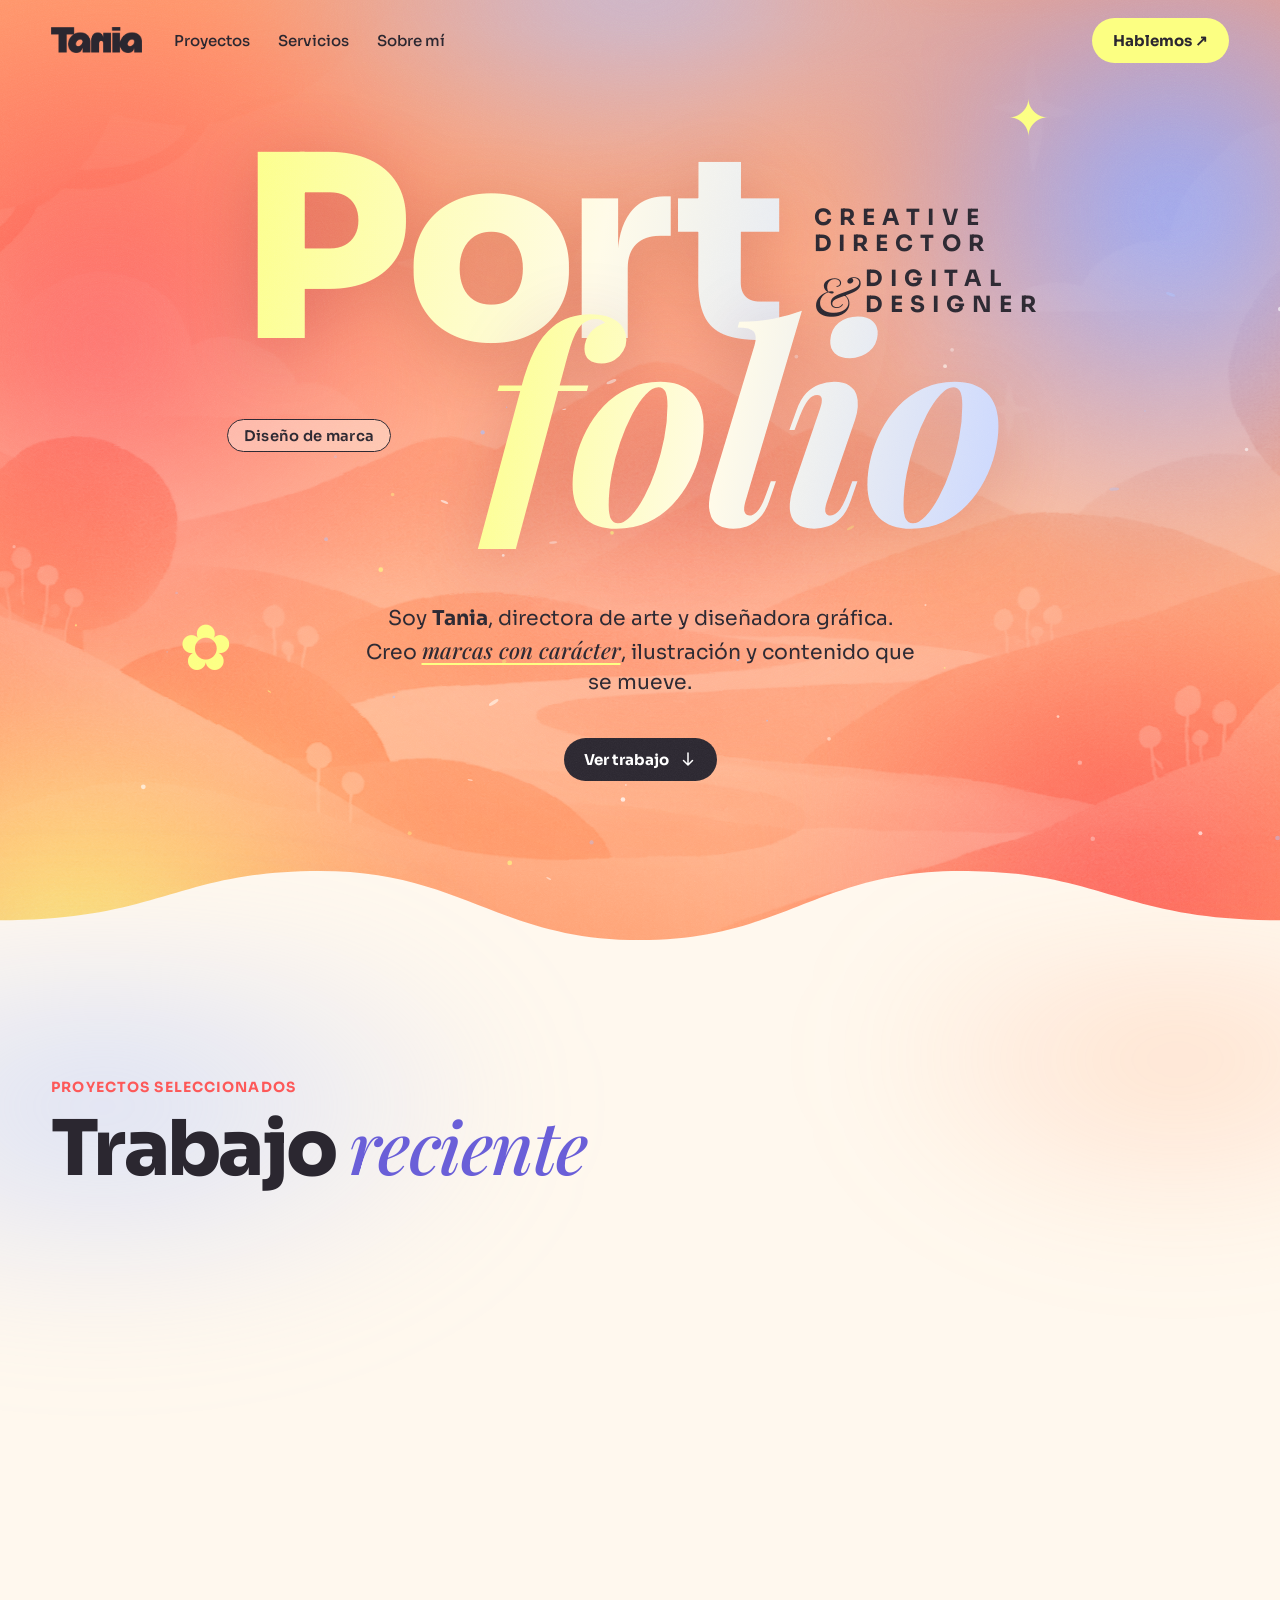
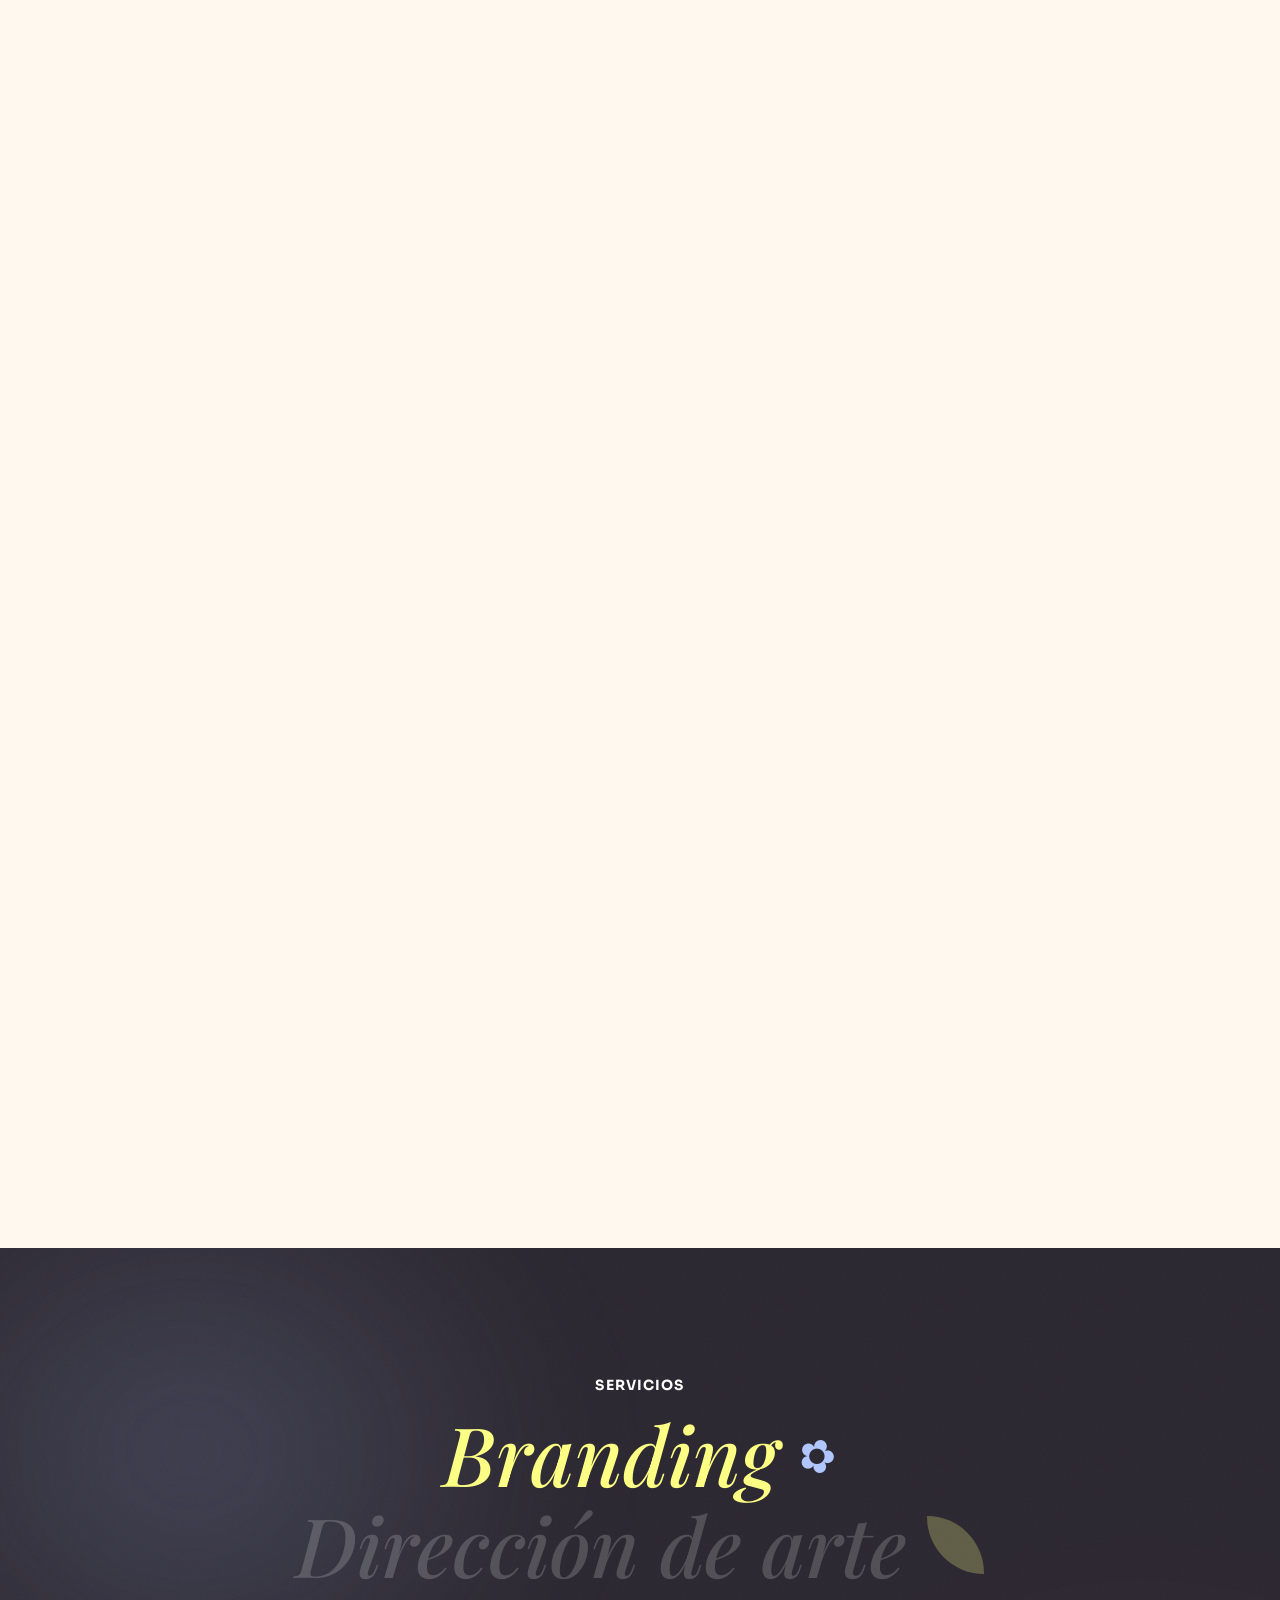
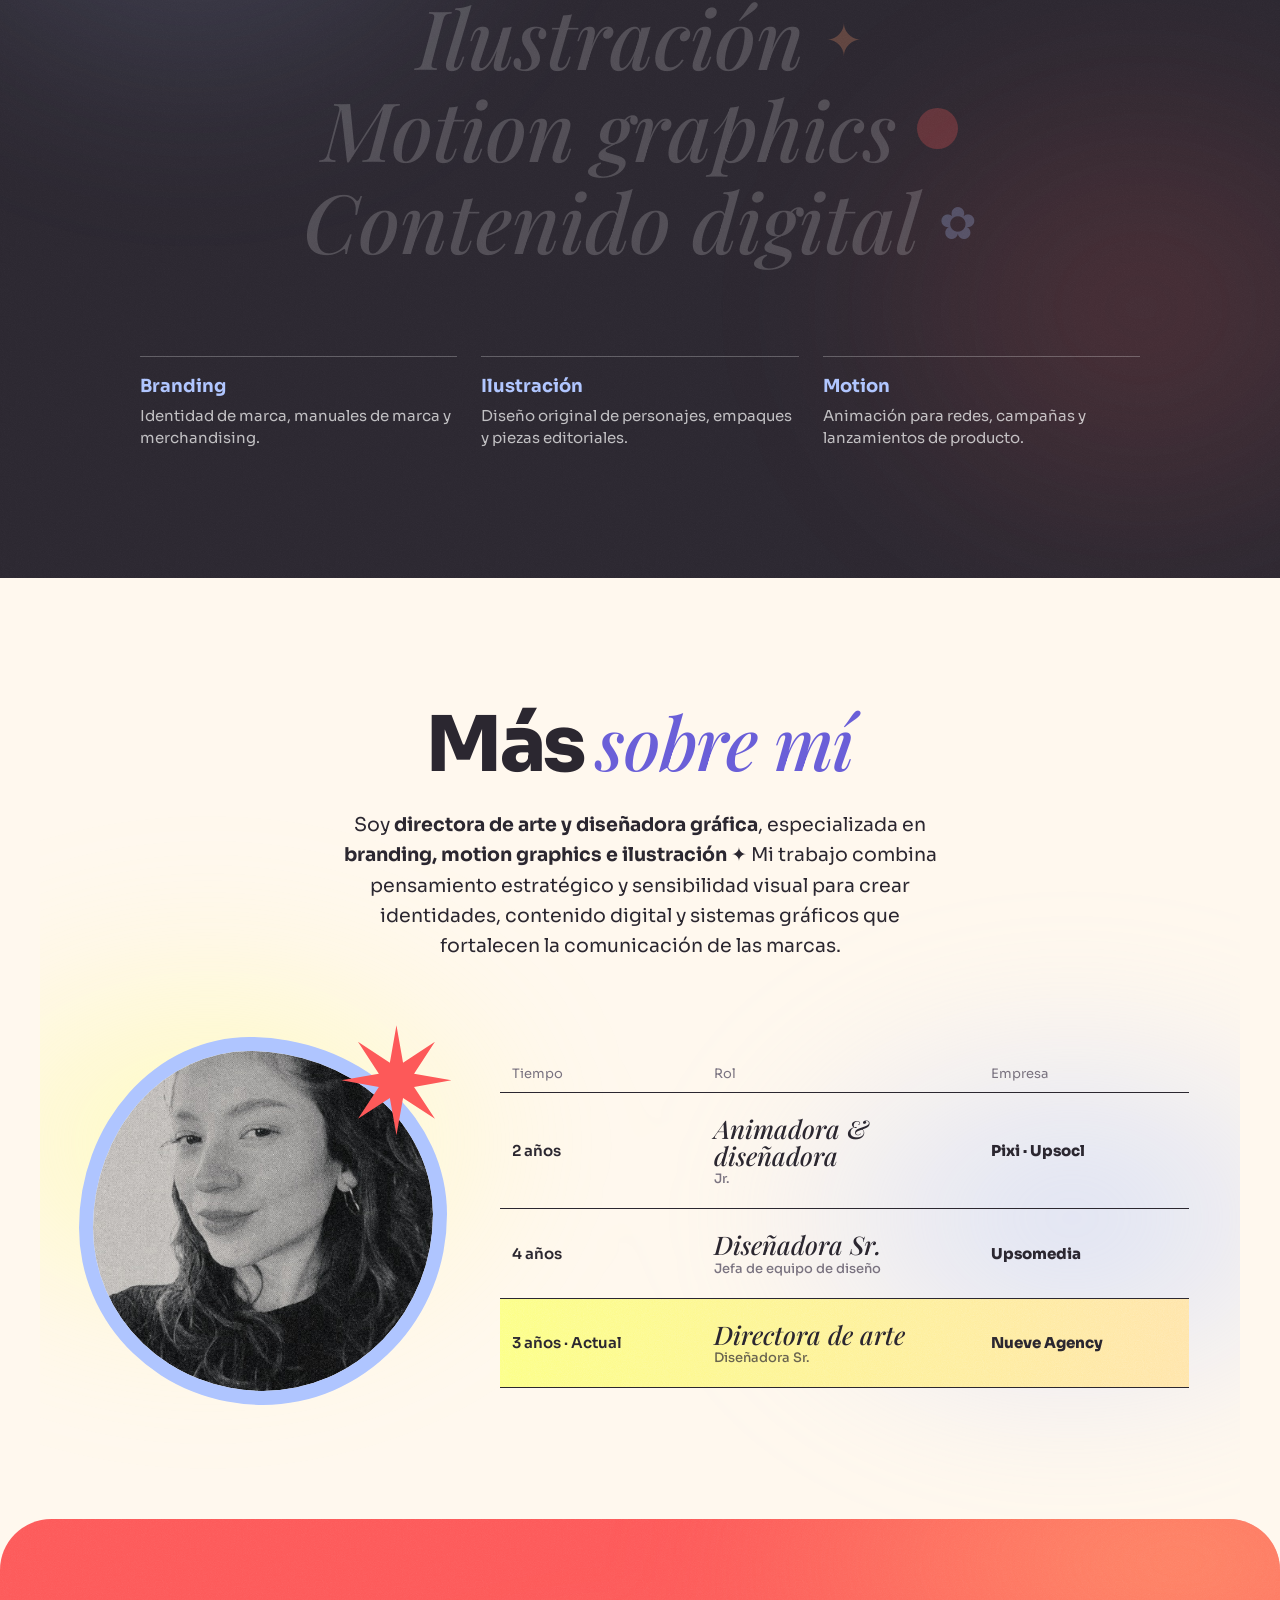
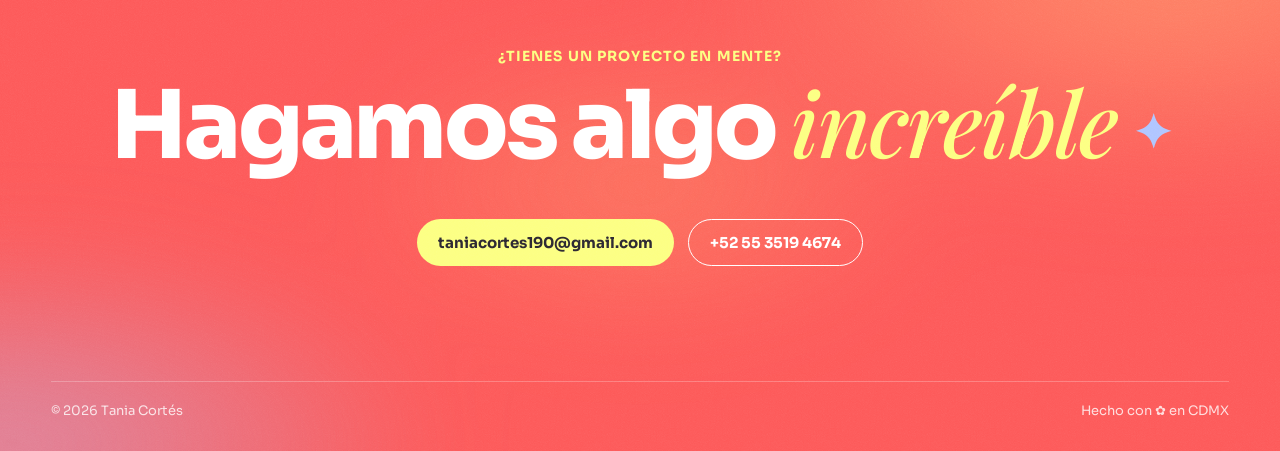
==== commit 36566564: "Inicio: vuelve "creative director & digital designer" junto a Port Cuatro líneas alineadas a la izqu" ====
--- a/docs/index.html
+++ b/docs/index.html
@@ -58,6 +58,11 @@
         <span class="hero__hola" aria-hidden="true">P<span class="hero__kern-o">o</span><span class="hero__kern-r">r</span>t</span>
         <span class="hero__hola hero__folio" aria-hidden="true">folio</span>
       </h1>
+      <p class="hero__role">
+        <span>creative</span>
+        <span>director</span>
+        <span class="hero__role-dd"><span class="hero__role-amp">&amp;</span><span>digital<br>designer</span></span>
+      </p>
       <ul class="hero__tags" aria-label="Especialidades">
         <li class="hero__tag hero__tag--b">Diseño de marca</li>
       </ul>
--- a/docs/styles.css
+++ b/docs/styles.css
@@ -815,3 +815,19 @@
   white-space: nowrap;
 }
 .hero__tag--b { left: 0; top: 64%; }        /* a la izquierda, bajo PORT */
+
+/* "creative director & digital designer" a la derecha de Port: alineado a la izquierda,
+   Sora en mayúsculas espaciadas color tinta; el & en Playfair cursiva ocupa el alto de
+   "digital / designer", pegado a su izquierda */
+.hero__role {
+  position: absolute; z-index: 3; left: 71%; top: 15%; margin: 0;
+  display: grid; justify-items: start;
+  font-size: clamp(10px, 1.75vw, 23px); font-weight: 700; line-height: 1.15;
+  letter-spacing: .32em; text-transform: uppercase; text-align: left; color: var(--ink);
+}
+.hero__role span { white-space: nowrap; }
+.hero__role-dd { display: flex; align-items: center; gap: .35em; margin-top: .3em; }
+.hero__role-amp {
+  font-family: var(--serif); font-style: italic; font-weight: 400;
+  font-size: 2.4em; line-height: 1; letter-spacing: 0; text-transform: none; margin-top: .08em;
+}
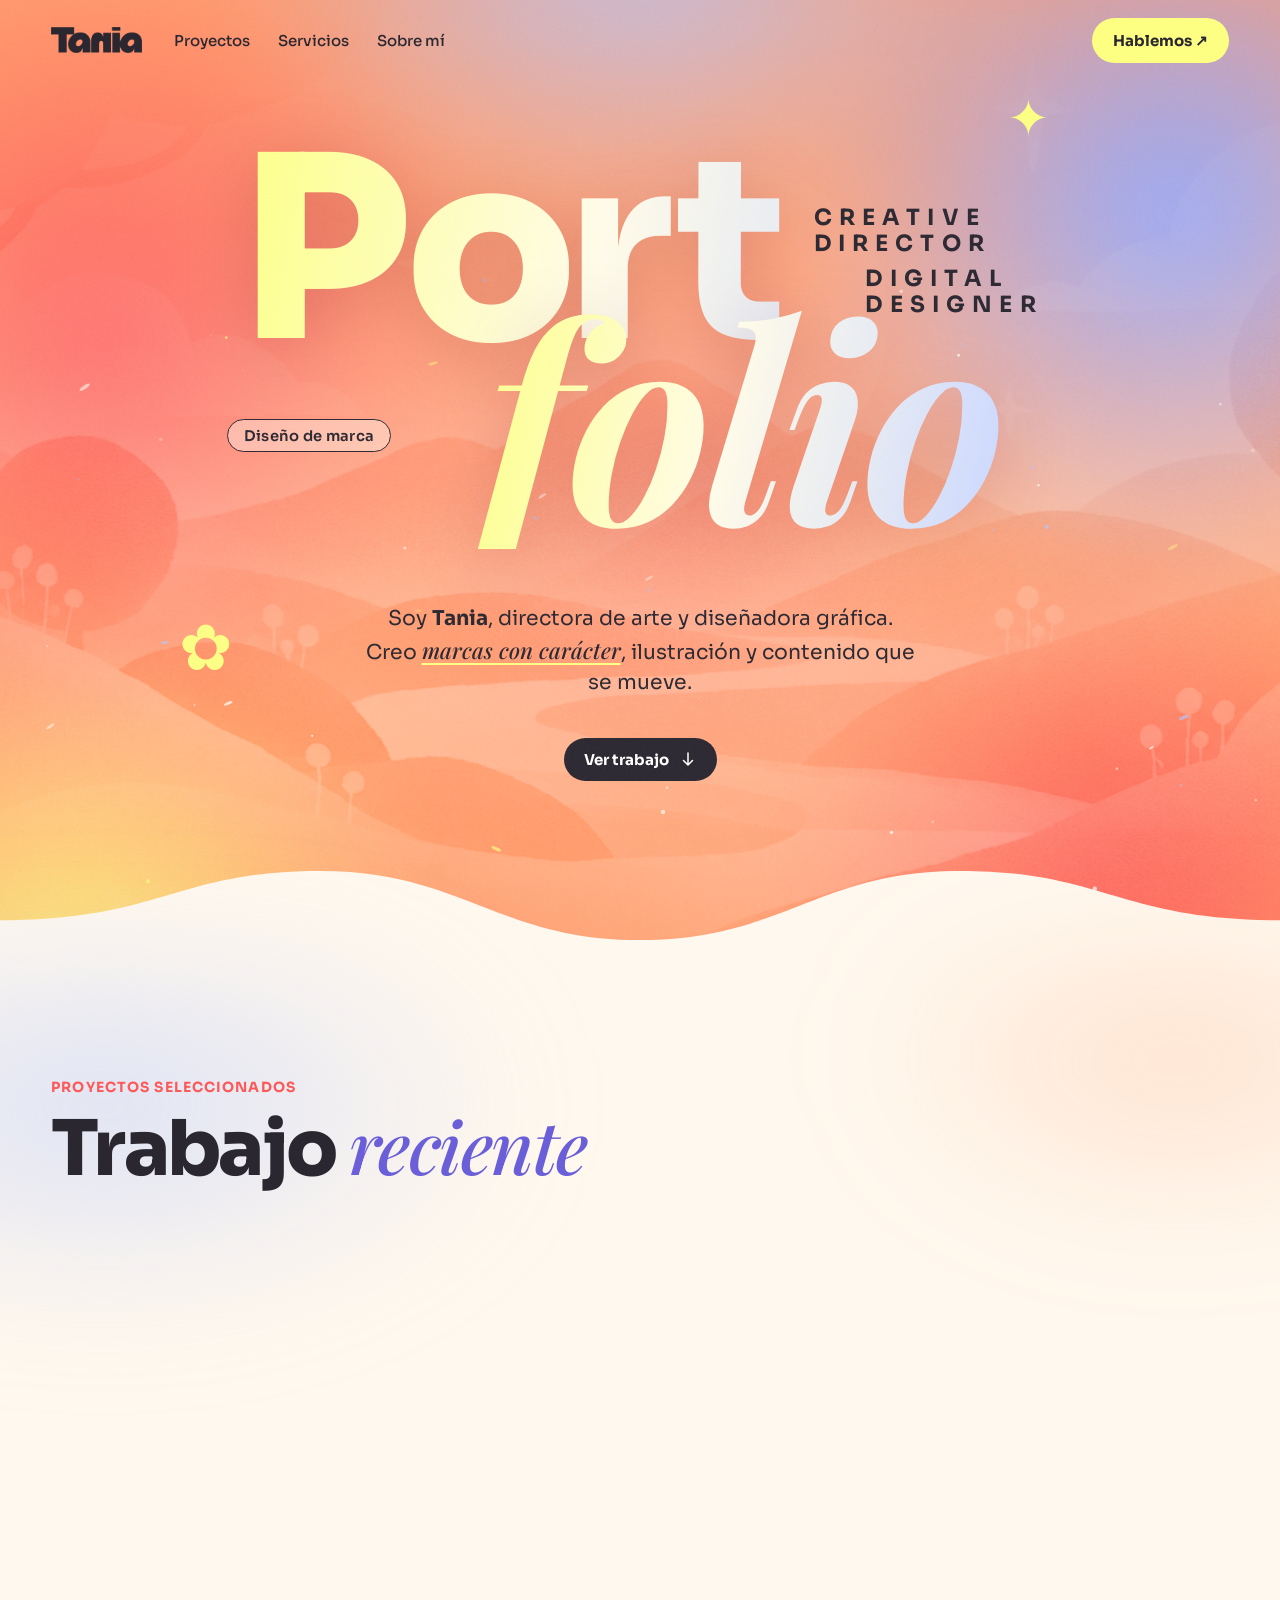
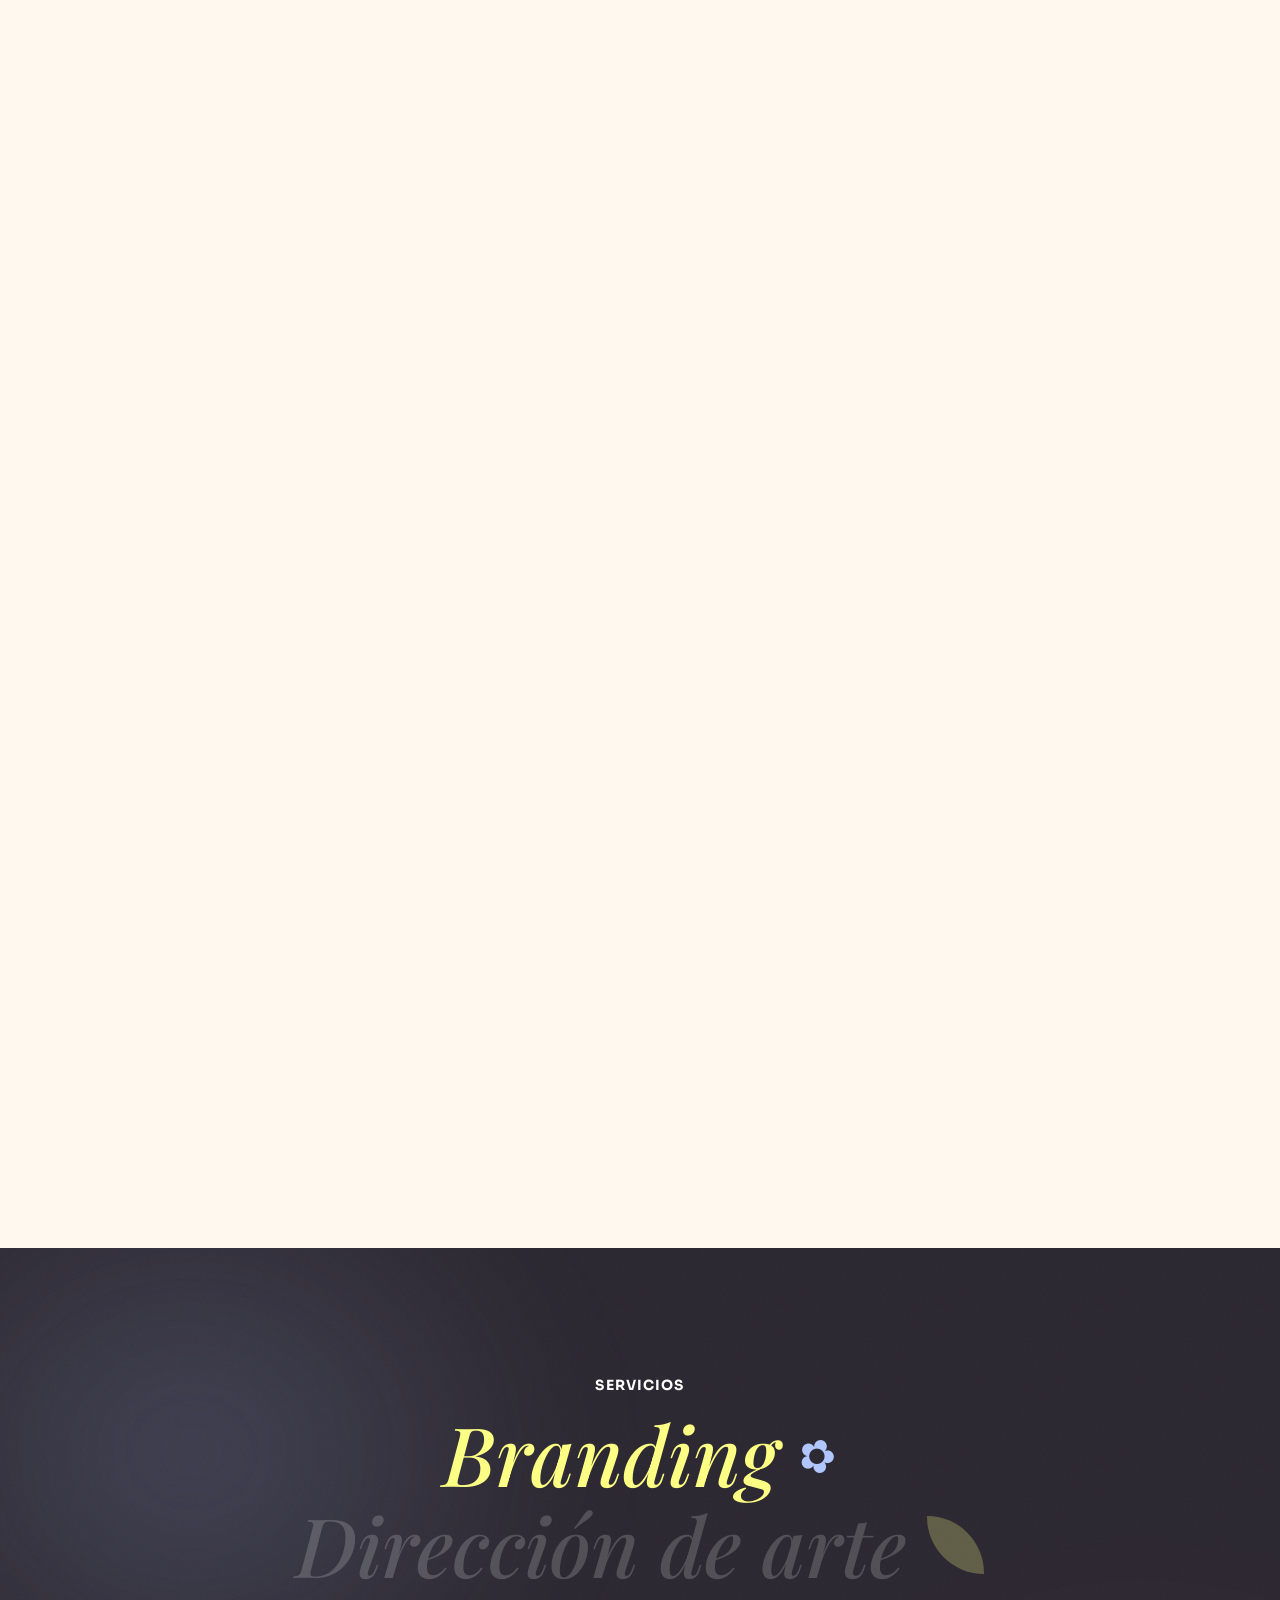
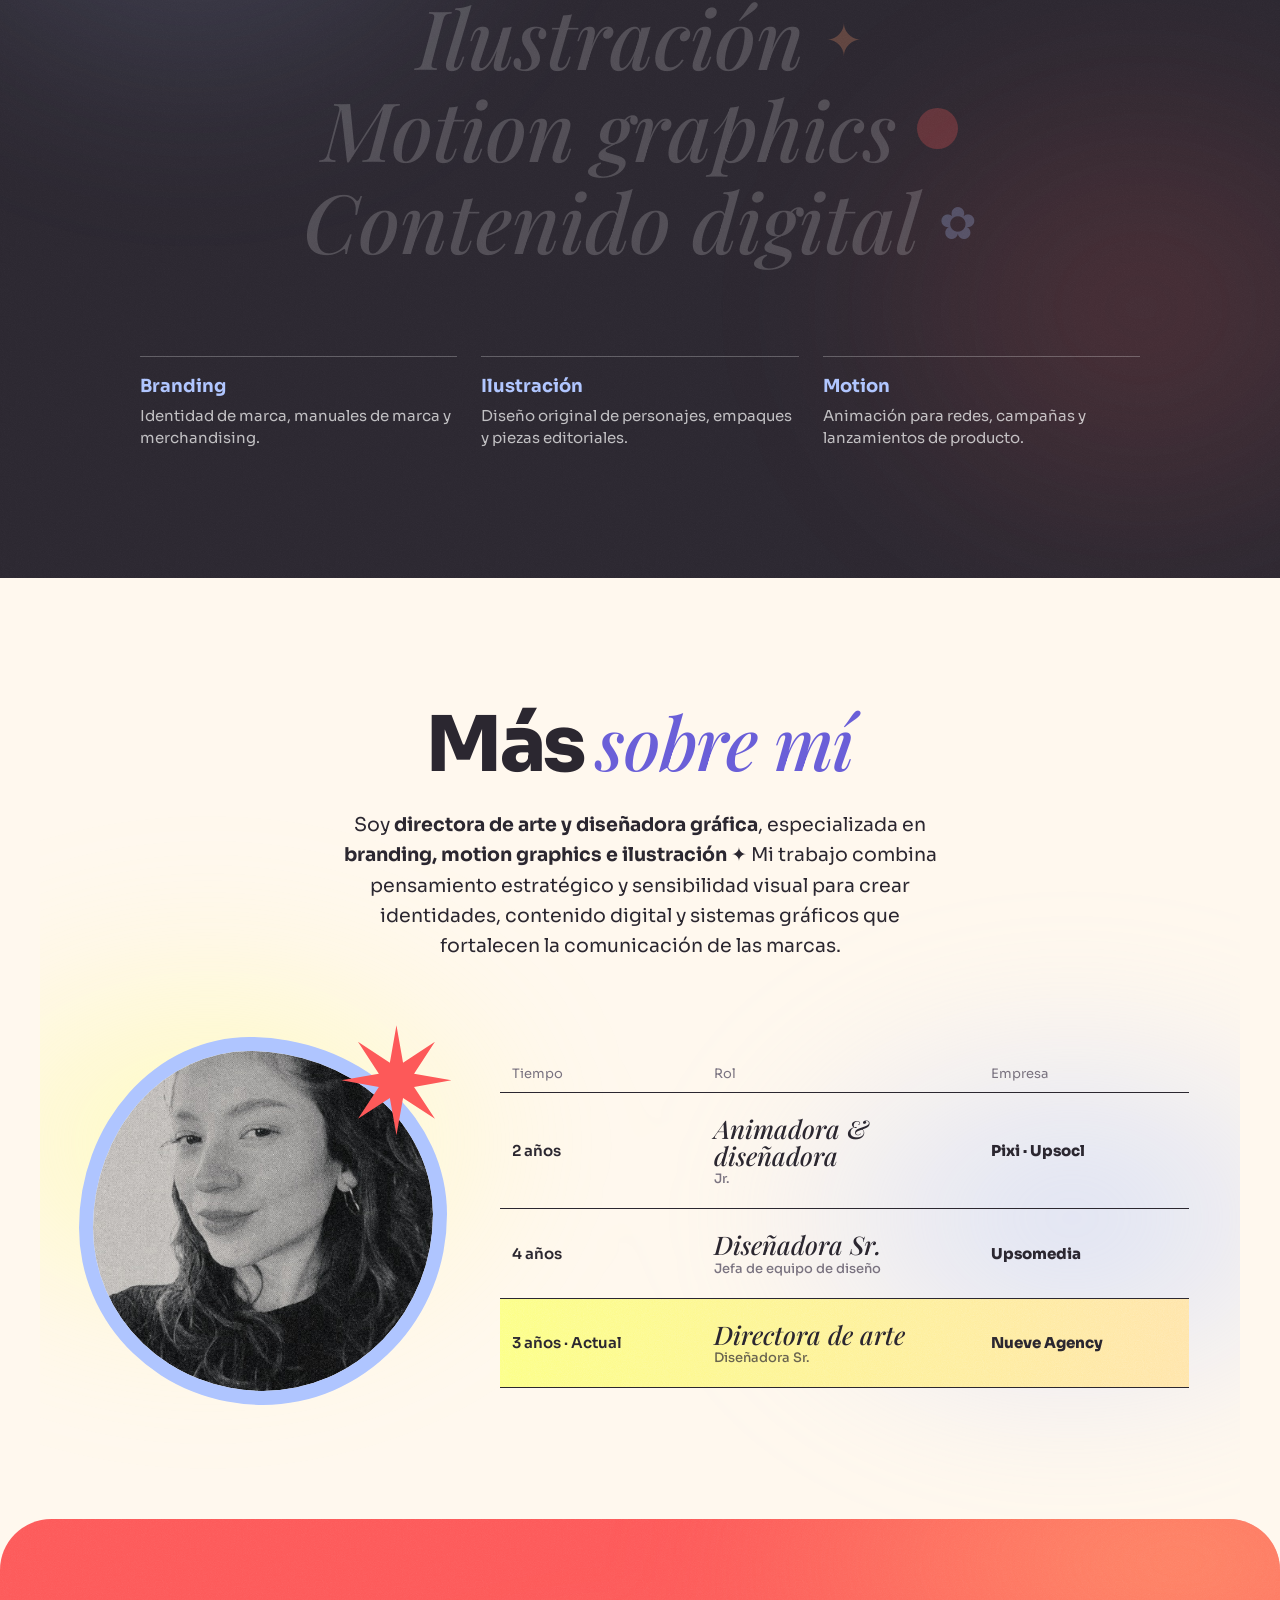
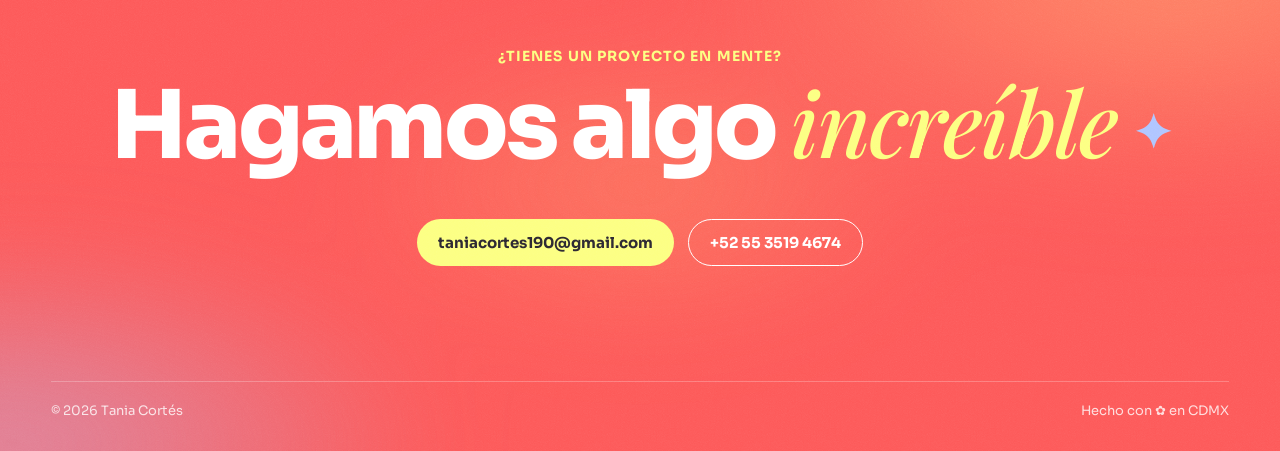
==== commit 4f5e0ea3: "Inicio: oculta el & del rol sin mover las líneas El & queda invisible pero conserva su hueco, así "d" ====
--- a/docs/index.html
+++ b/docs/index.html
@@ -61,7 +61,7 @@
       <p class="hero__role">
         <span>creative</span>
         <span>director</span>
-        <span class="hero__role-dd"><span class="hero__role-amp">&amp;</span><span>digital<br>designer</span></span>
+        <span class="hero__role-dd"><span class="hero__role-amp" aria-hidden="true">&amp;</span><span>digital<br>designer</span></span>
       </p>
       <ul class="hero__tags" aria-label="Especialidades">
         <li class="hero__tag hero__tag--b">Diseño de marca</li>
--- a/docs/styles.css
+++ b/docs/styles.css
@@ -830,4 +830,5 @@
 .hero__role-amp {
   font-family: var(--serif); font-style: italic; font-weight: 400;
   font-size: 2.4em; line-height: 1; letter-spacing: 0; text-transform: none; margin-top: .08em;
-}
+  visibility: hidden;   /* el & no se ve, pero conserva su hueco: digital / designer no se mueven */
+}
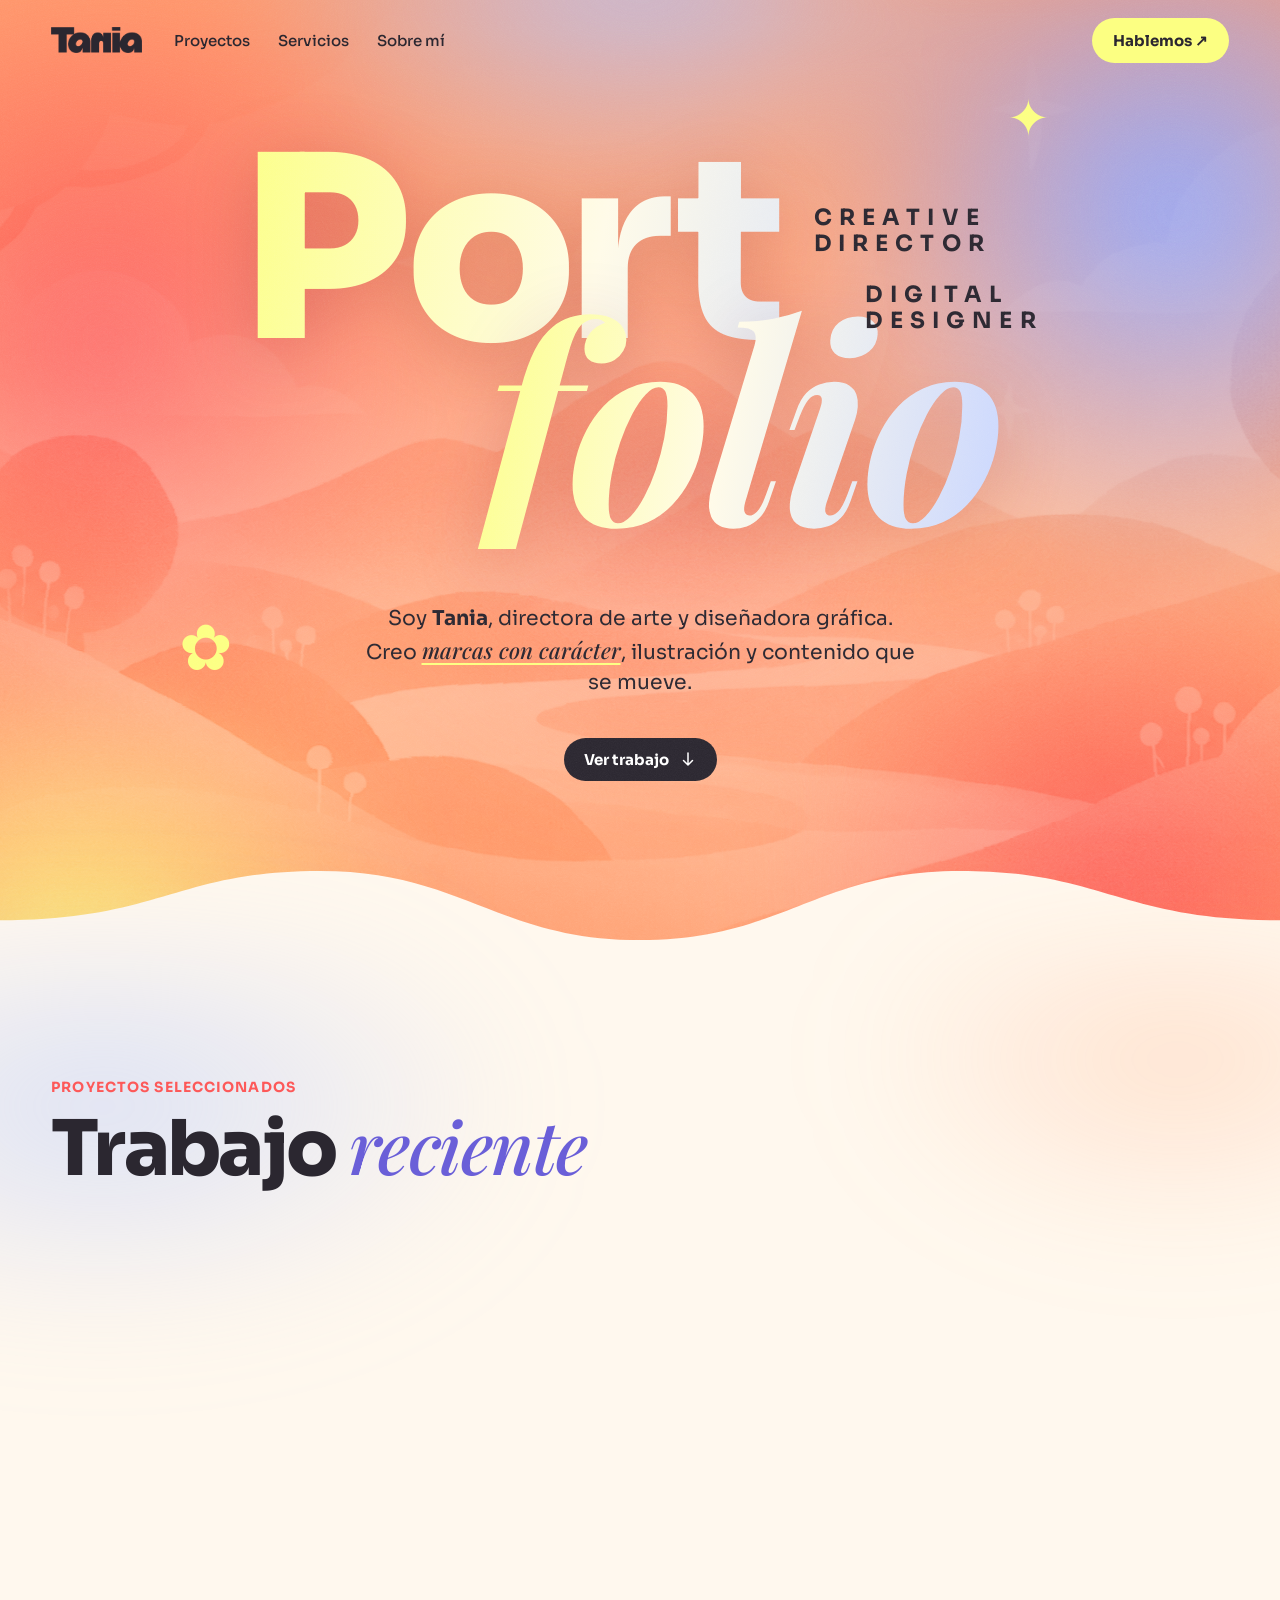
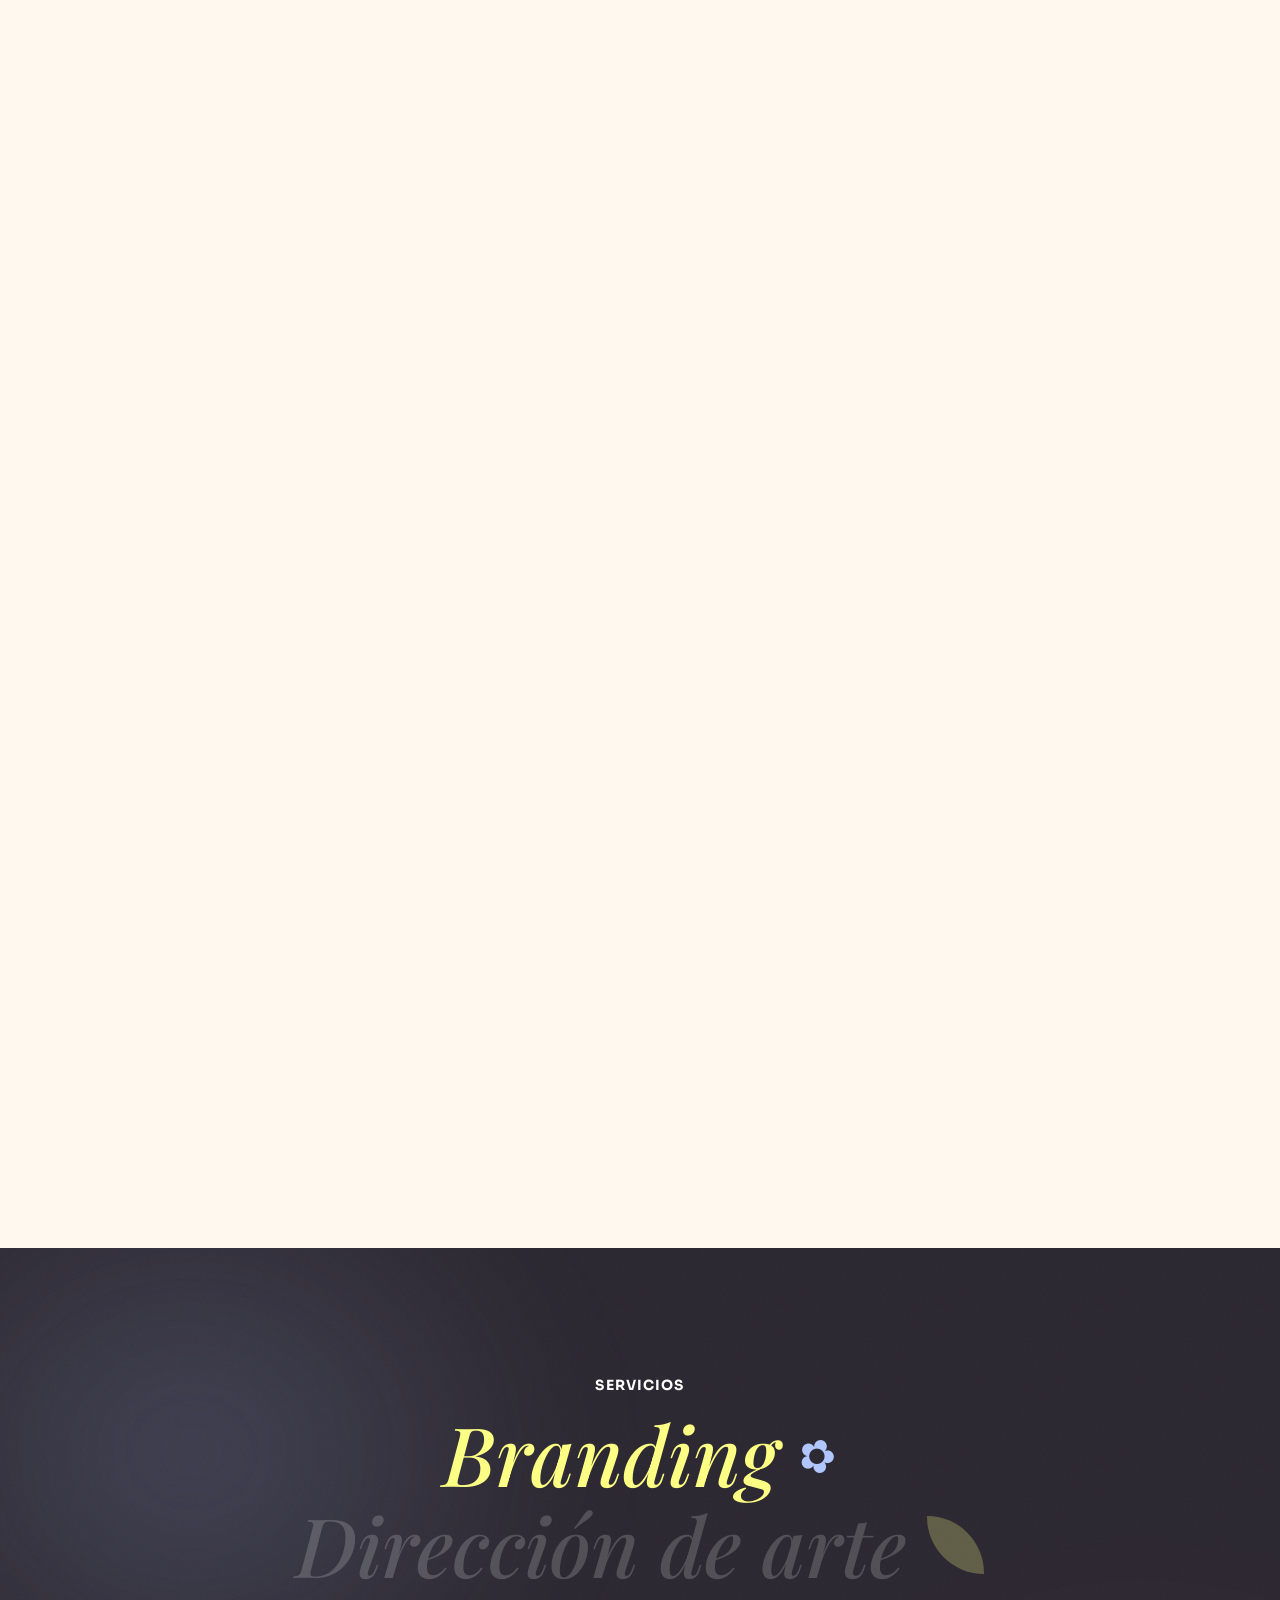
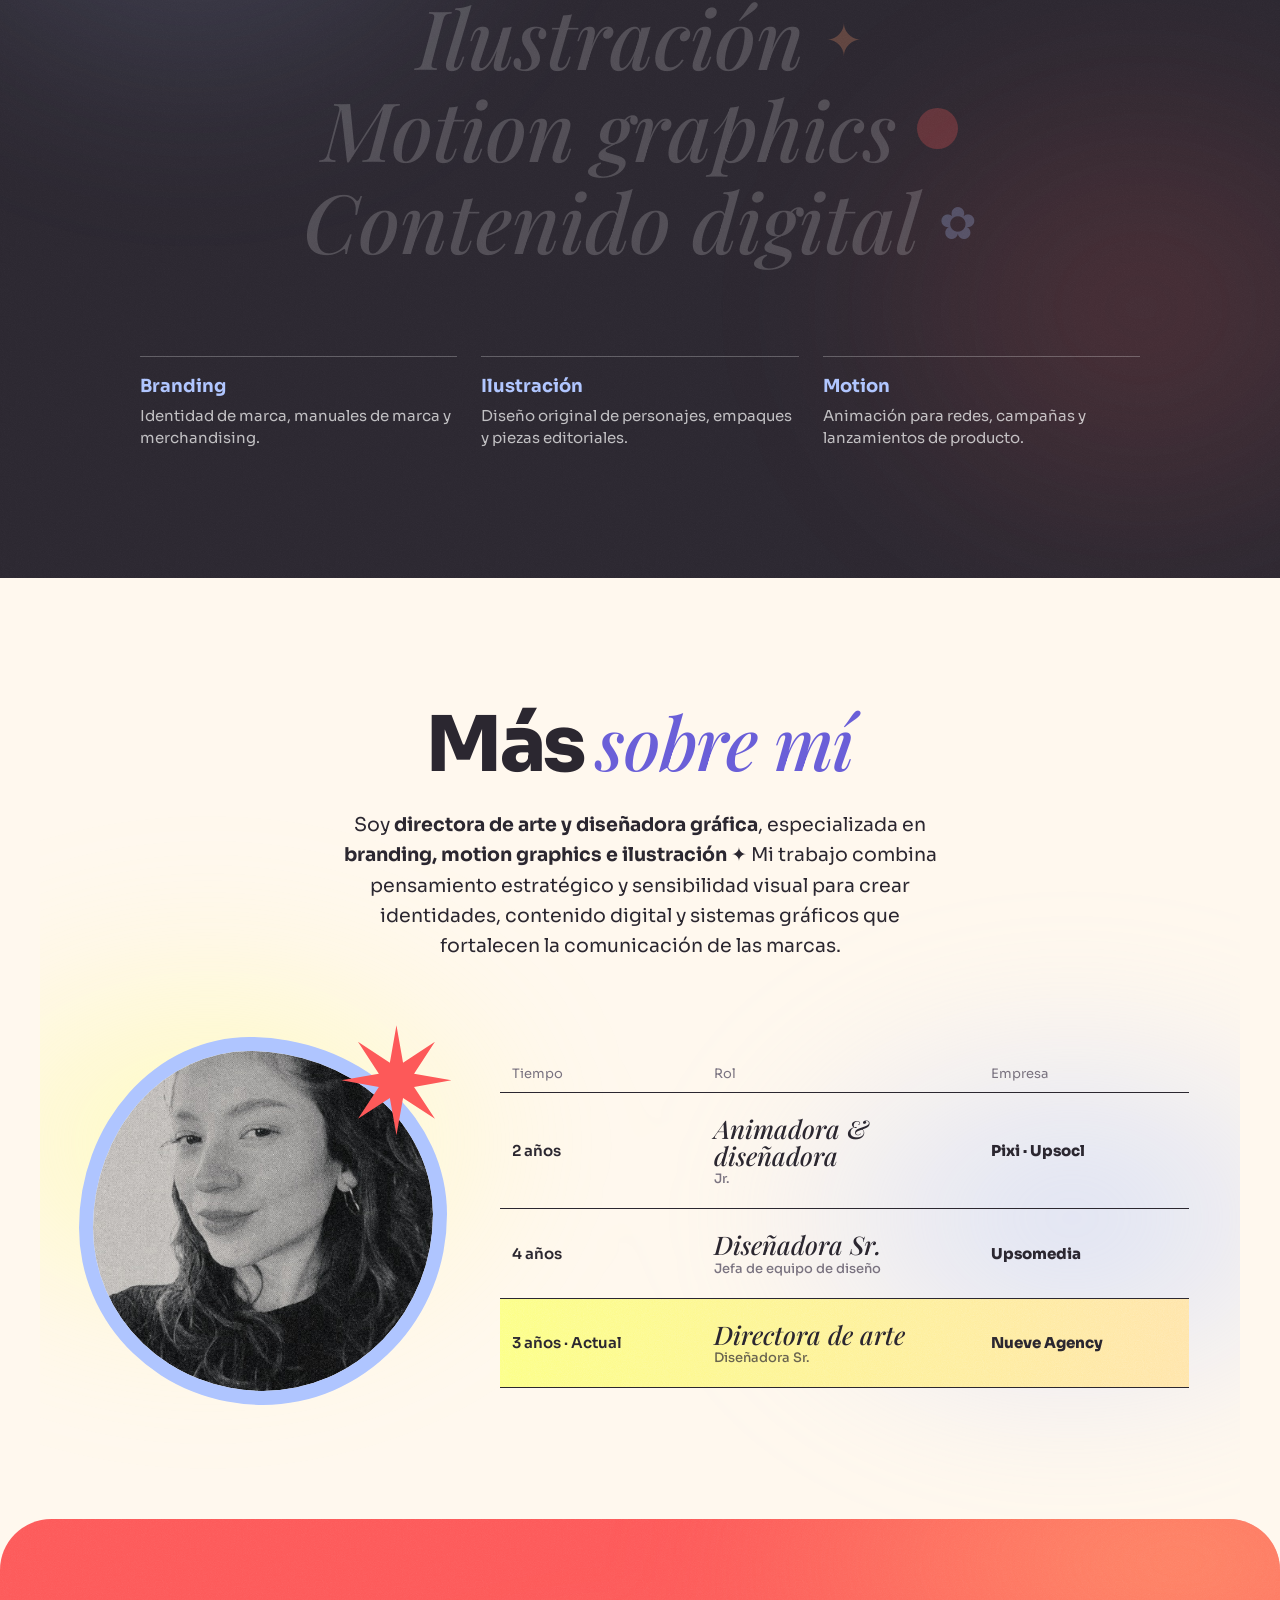
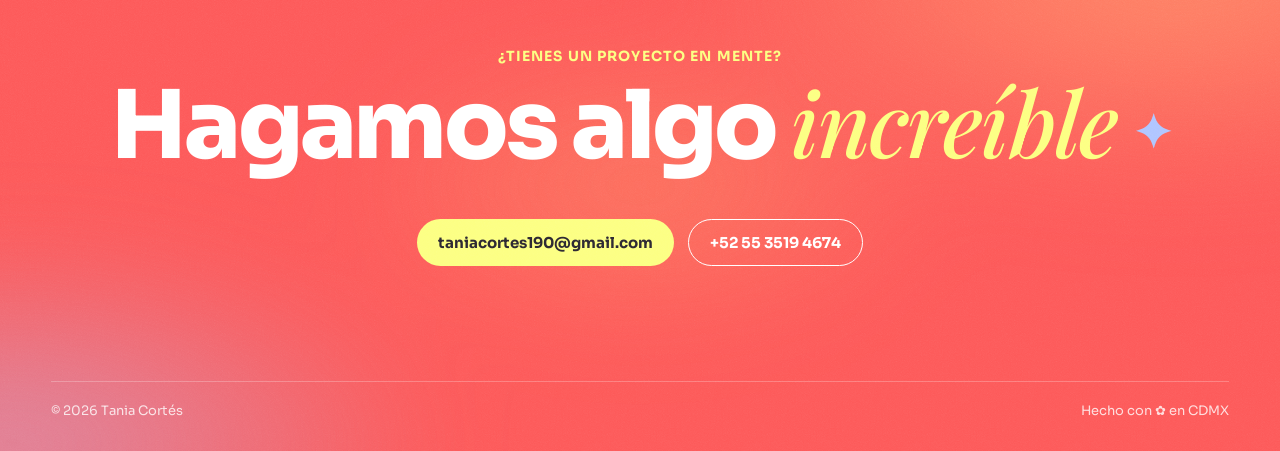
==== commit a21e77cd: "Inicio: quita la etiqueta Diseño de marca Era la última etiqueta flotante; se eliminan también sus e" ====
--- a/docs/index.html
+++ b/docs/index.html
@@ -63,9 +63,6 @@
         <span>director</span>
         <span class="hero__role-dd"><span class="hero__role-amp" aria-hidden="true">&amp;</span><span>digital<br>designer</span></span>
       </p>
-      <ul class="hero__tags" aria-label="Especialidades">
-        <li class="hero__tag hero__tag--b">Diseño de marca</li>
-      </ul>
     </div>
     <p class="hero__lead">
       Soy <strong>Tania</strong>, directora de arte y diseñadora gráfica.
--- a/docs/styles.css
+++ b/docs/styles.css
@@ -784,7 +784,7 @@
   .hero__lockup .hero__subtitle { transform: none; margin-bottom: 6px; }
 }
 
-/* ---------- Titular "PORT / folio": composición escalonada con etiquetas ---------- */
+/* ---------- Titular "Port / folio": composición escalonada ---------- */
 /* todo se mide en em sobre el tamaño del bloque, así escala igual en móvil y escritorio */
 .hero__lockup--port {
   font-size: clamp(40px, 10.8vw, 184px);
@@ -805,16 +805,6 @@
   margin: -.42em 0 0 .9em;   /* desplazada a la derecha: se lee primero Port y luego folio */
   padding: .12em .14em .1em .05em;   /* aire para que el degradado no corte la cursiva */
 }
-.hero__tags { list-style: none; margin: 0; padding: 0; }
-.hero__tag {
-  position: absolute; z-index: 3;
-  font-size: clamp(11px, 1.15vw, 17px); font-weight: 600; letter-spacing: .02em;
-  padding: .45em 1.1em; border: 1.5px solid var(--ink); border-radius: 999px;
-  color: var(--ink); background: rgba(255, 248, 238, .4);
-  -webkit-backdrop-filter: blur(6px); backdrop-filter: blur(6px);
-  white-space: nowrap;
-}
-.hero__tag--b { left: 0; top: 64%; }        /* a la izquierda, bajo PORT */
 
 /* "creative director & digital designer" a la derecha de Port: alineado a la izquierda,
    Sora en mayúsculas espaciadas color tinta; el & en Playfair cursiva ocupa el alto de
@@ -826,7 +816,7 @@
   letter-spacing: .32em; text-transform: uppercase; text-align: left; color: var(--ink);
 }
 .hero__role span { white-space: nowrap; }
-.hero__role-dd { display: flex; align-items: center; gap: .35em; margin-top: .3em; }
+.hero__role-dd { display: flex; align-items: center; gap: .35em; margin-top: 1em; }  /* aire entre "creative director" y "digital designer" */
 .hero__role-amp {
   font-family: var(--serif); font-style: italic; font-weight: 400;
   font-size: 2.4em; line-height: 1; letter-spacing: 0; text-transform: none; margin-top: .08em;
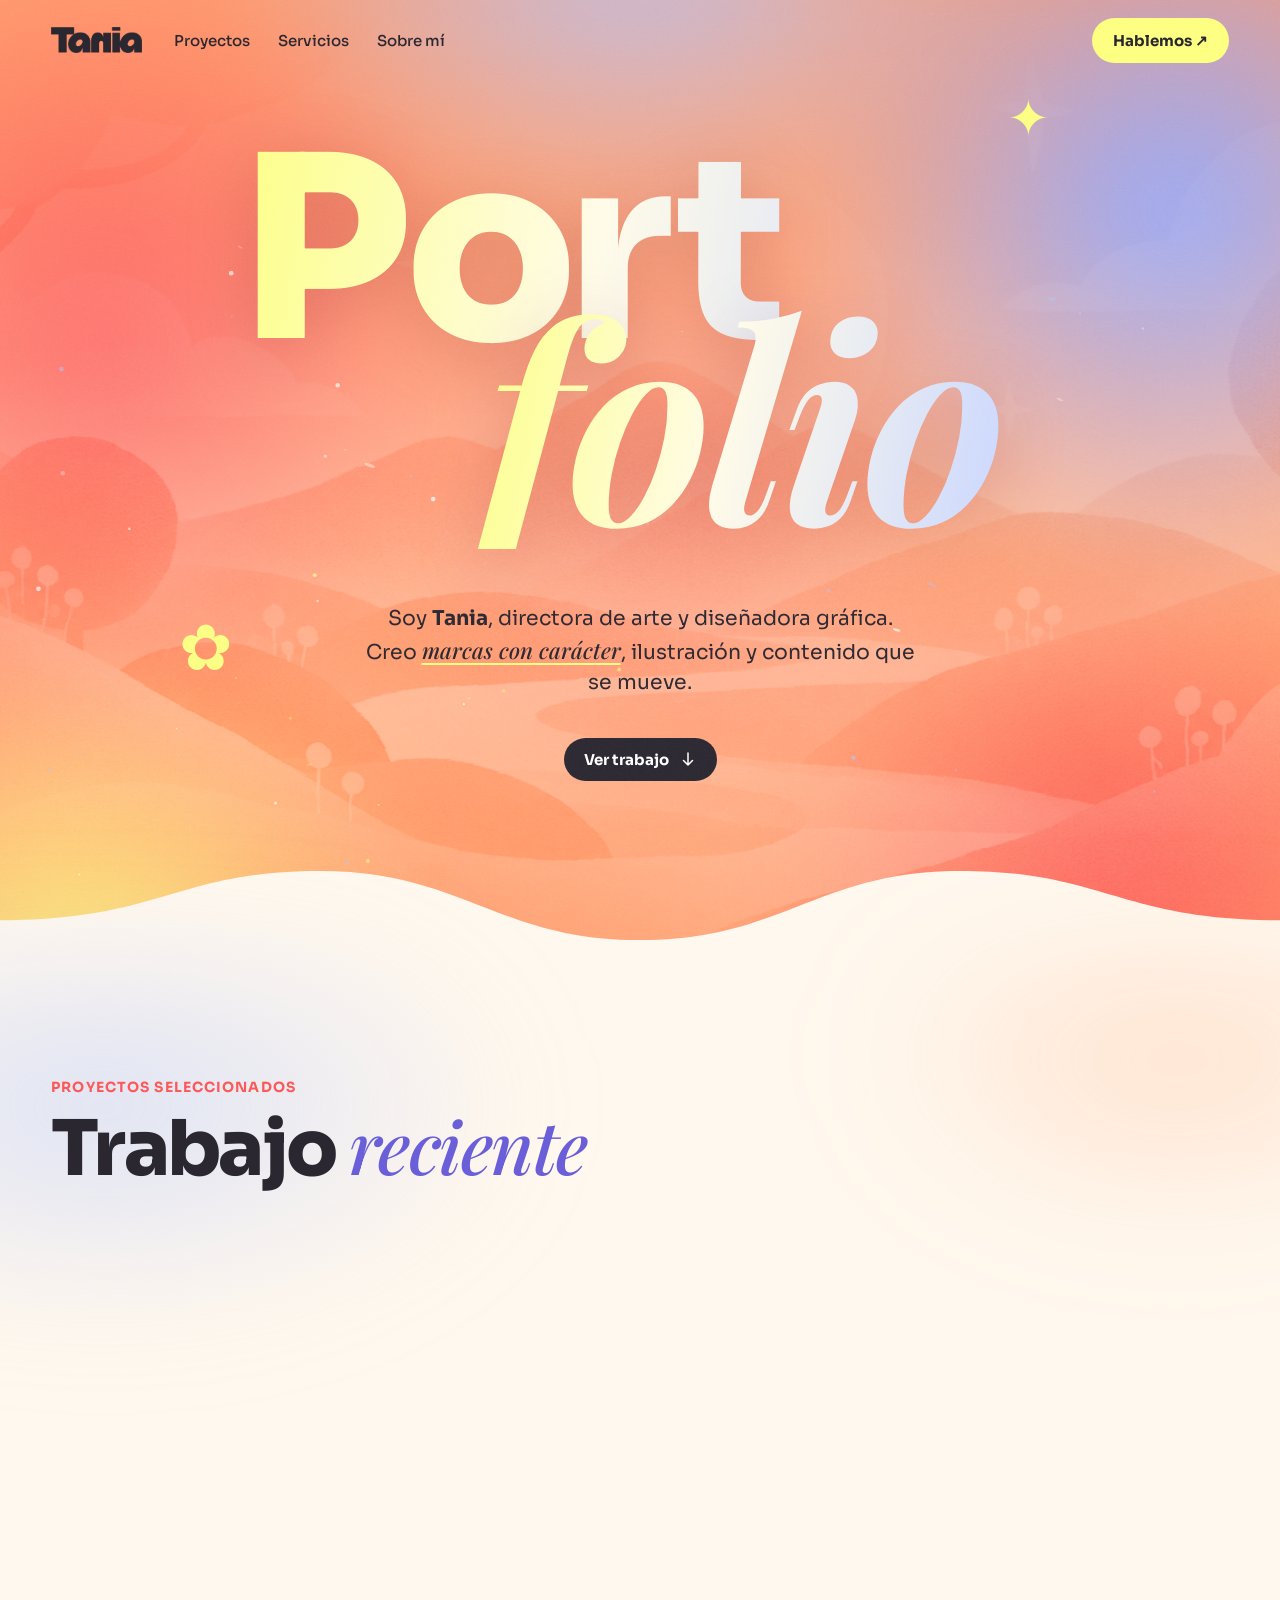
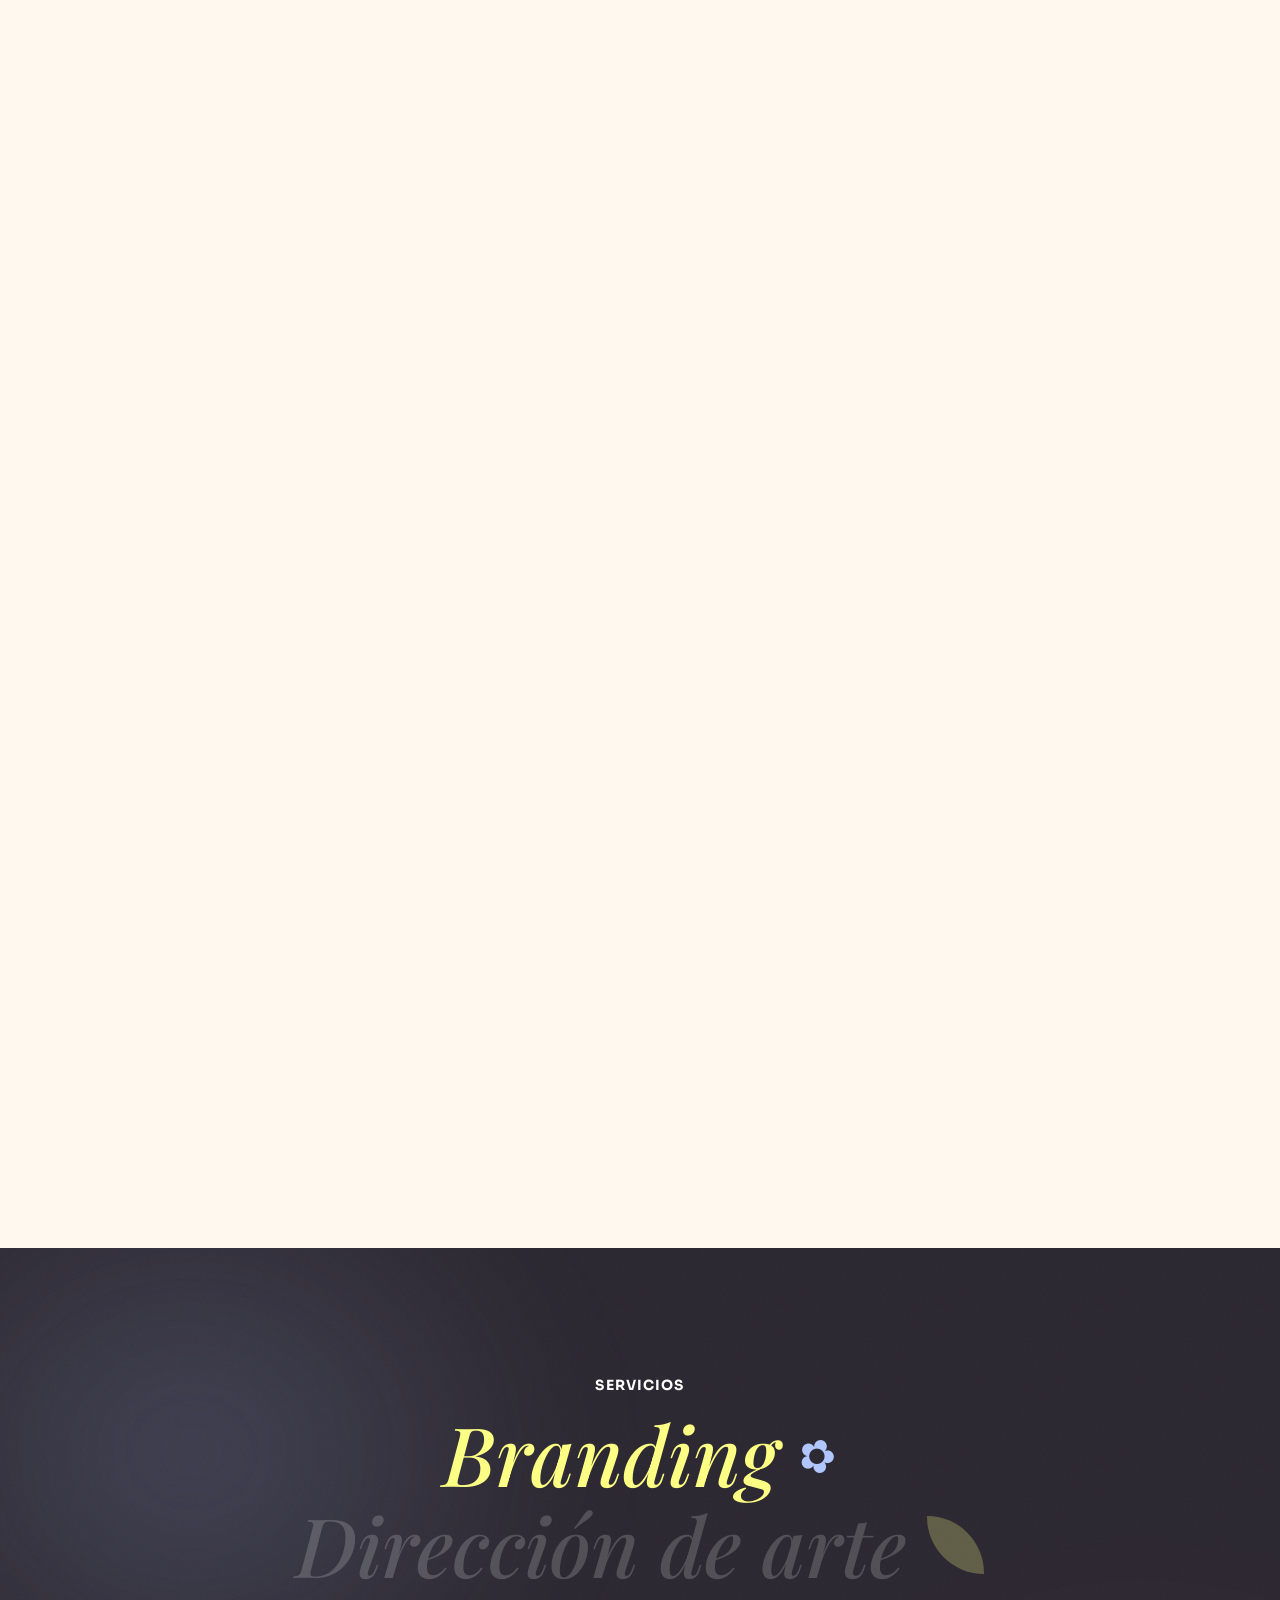
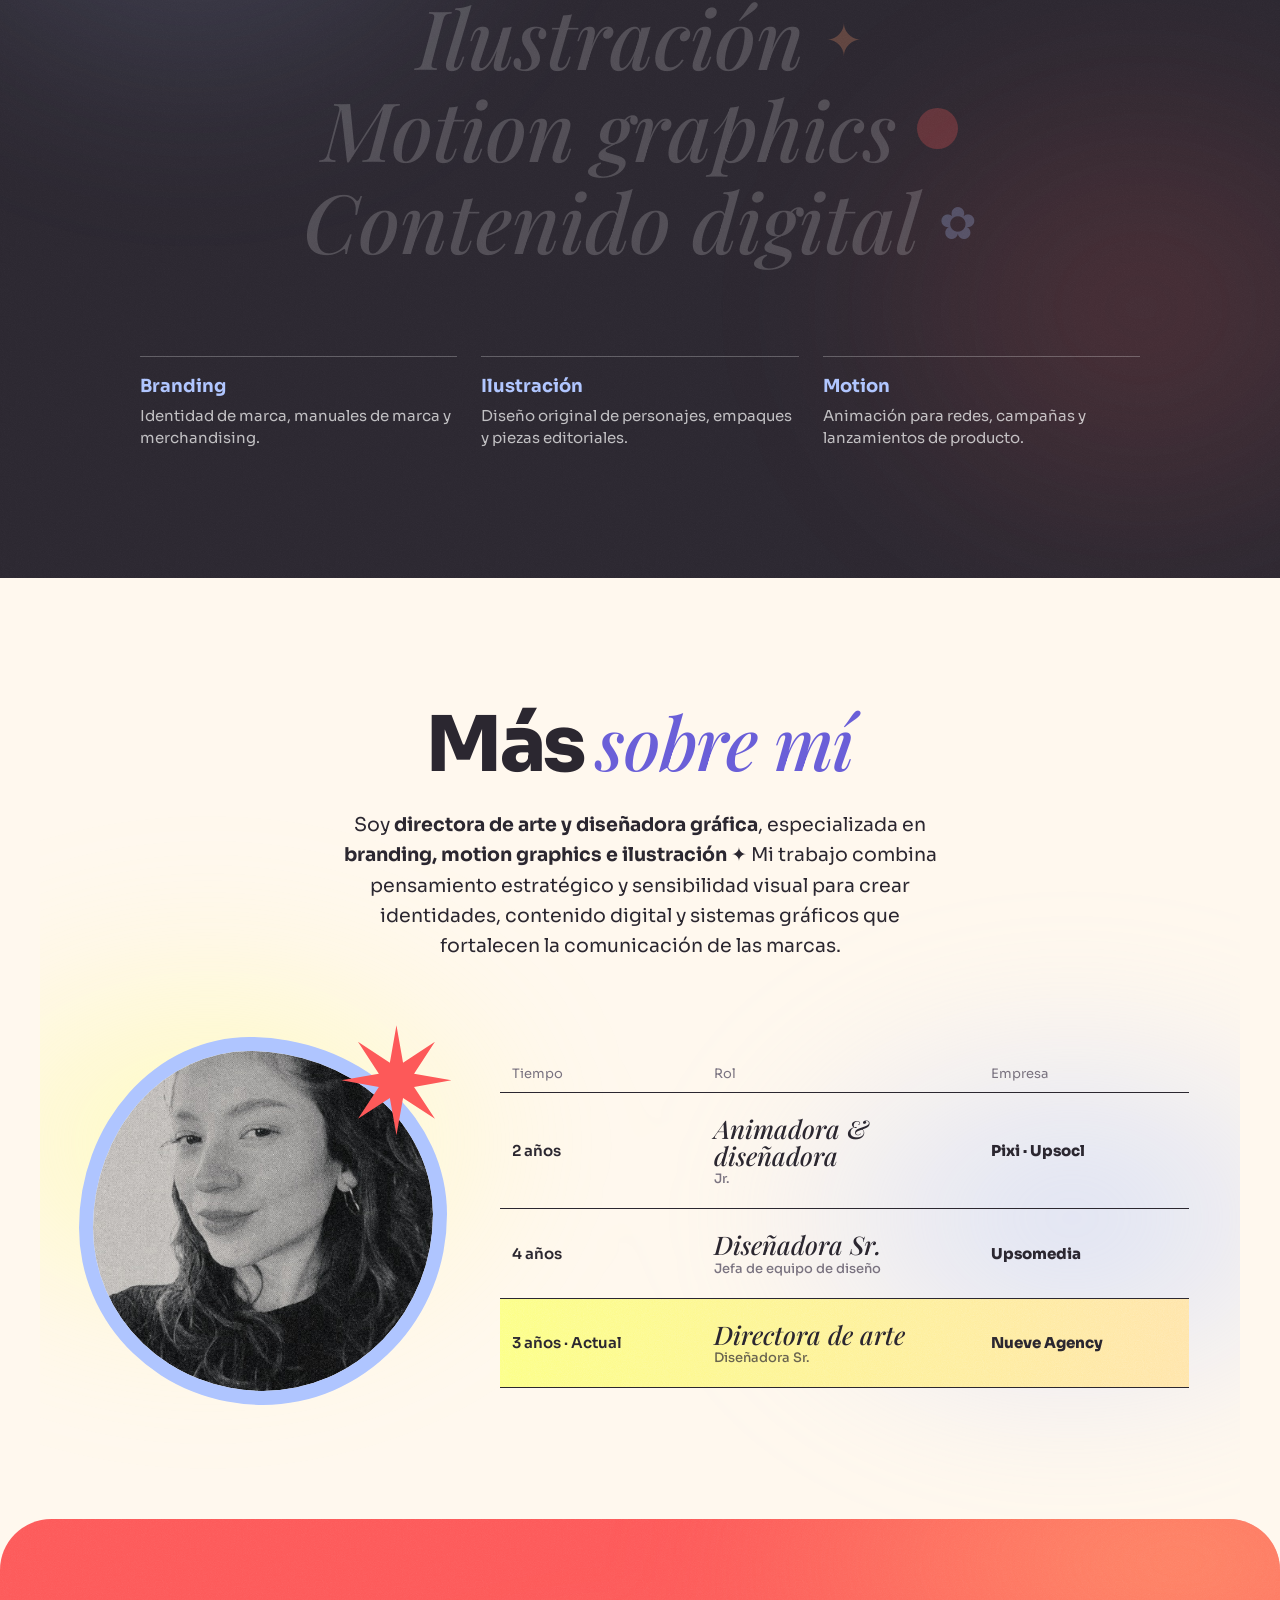
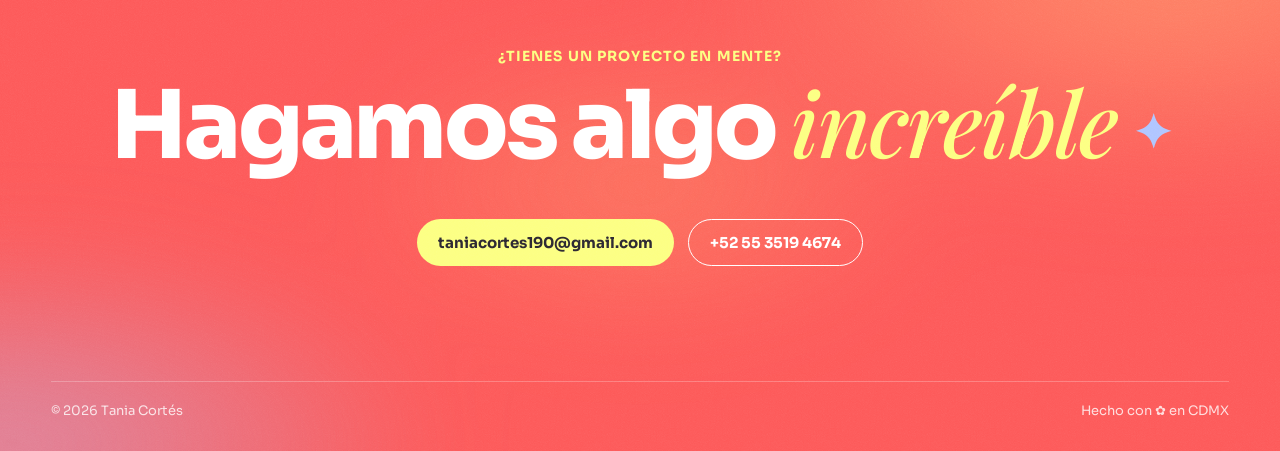
==== commit f1c9c844: "Inicio: quita "creative director / digital designer" junto a Port Elimina el texto del rol y sus est" ====
--- a/docs/index.html
+++ b/docs/index.html
@@ -58,11 +58,6 @@
         <span class="hero__hola" aria-hidden="true">P<span class="hero__kern-o">o</span><span class="hero__kern-r">r</span>t</span>
         <span class="hero__hola hero__folio" aria-hidden="true">folio</span>
       </h1>
-      <p class="hero__role">
-        <span>creative</span>
-        <span>director</span>
-        <span class="hero__role-dd"><span class="hero__role-amp" aria-hidden="true">&amp;</span><span>digital<br>designer</span></span>
-      </p>
     </div>
     <p class="hero__lead">
       Soy <strong>Tania</strong>, directora de arte y diseñadora gráfica.
--- a/docs/styles.css
+++ b/docs/styles.css
@@ -805,20 +805,3 @@
   margin: -.42em 0 0 .9em;   /* desplazada a la derecha: se lee primero Port y luego folio */
   padding: .12em .14em .1em .05em;   /* aire para que el degradado no corte la cursiva */
 }
-
-/* "creative director & digital designer" a la derecha de Port: alineado a la izquierda,
-   Sora en mayúsculas espaciadas color tinta; el & en Playfair cursiva ocupa el alto de
-   "digital / designer", pegado a su izquierda */
-.hero__role {
-  position: absolute; z-index: 3; left: 71%; top: 15%; margin: 0;
-  display: grid; justify-items: start;
-  font-size: clamp(10px, 1.75vw, 23px); font-weight: 700; line-height: 1.15;
-  letter-spacing: .32em; text-transform: uppercase; text-align: left; color: var(--ink);
-}
-.hero__role span { white-space: nowrap; }
-.hero__role-dd { display: flex; align-items: center; gap: .35em; margin-top: 1em; }  /* aire entre "creative director" y "digital designer" */
-.hero__role-amp {
-  font-family: var(--serif); font-style: italic; font-weight: 400;
-  font-size: 2.4em; line-height: 1; letter-spacing: 0; text-transform: none; margin-top: .08em;
-  visibility: hidden;   /* el & no se ve, pero conserva su hueco: digital / designer no se mueven */
-}
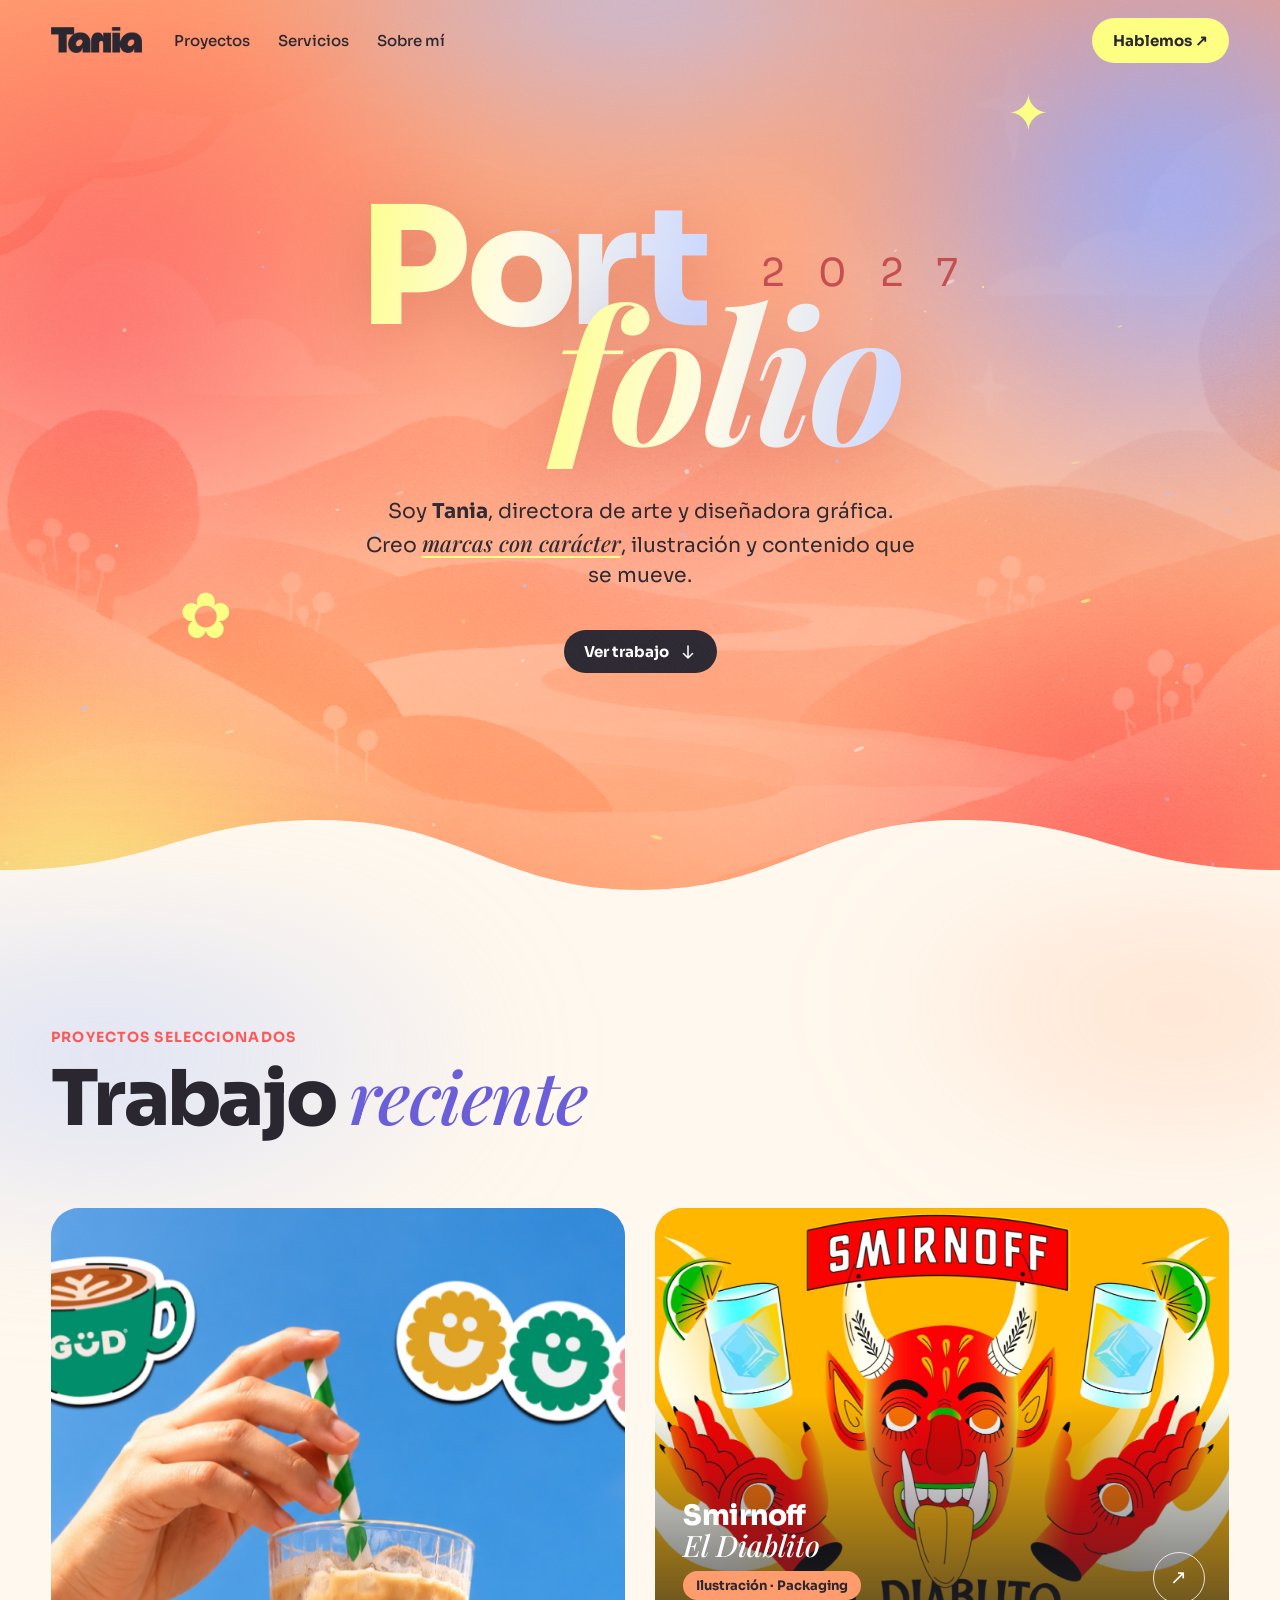
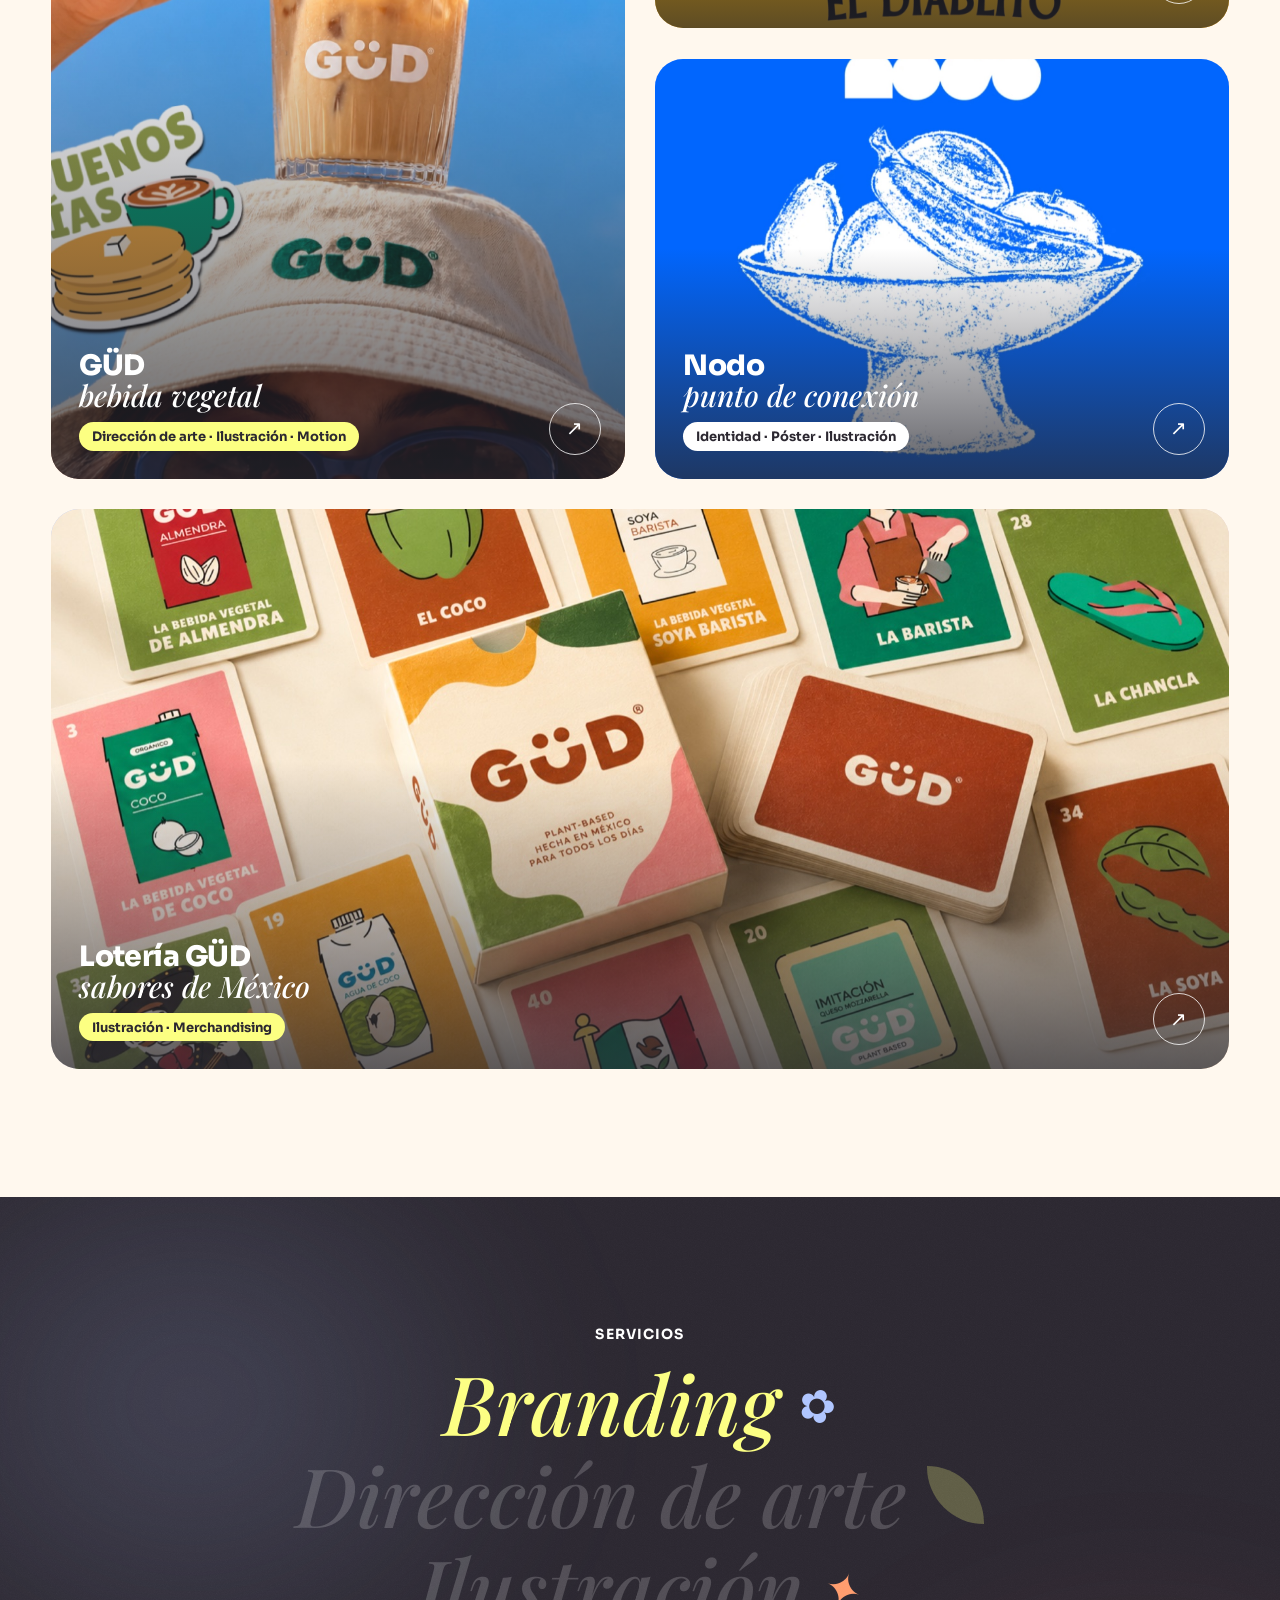
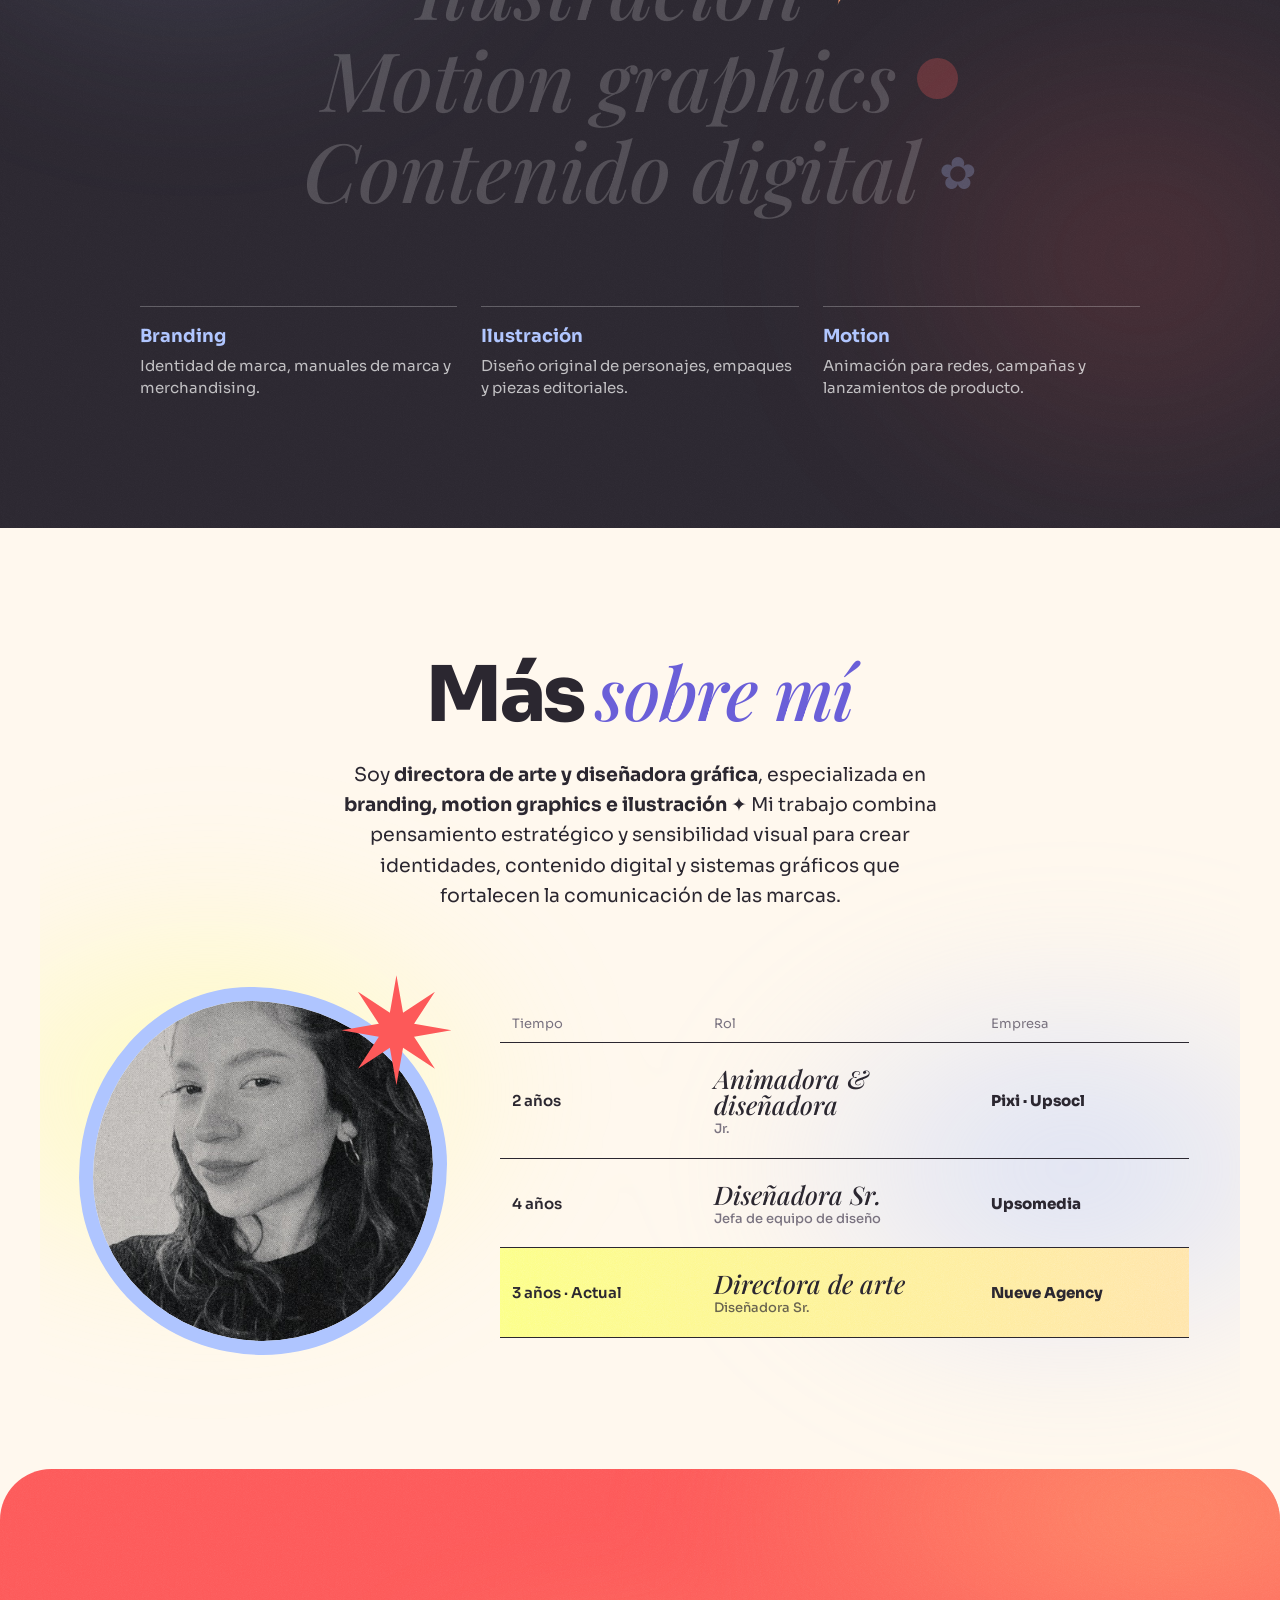
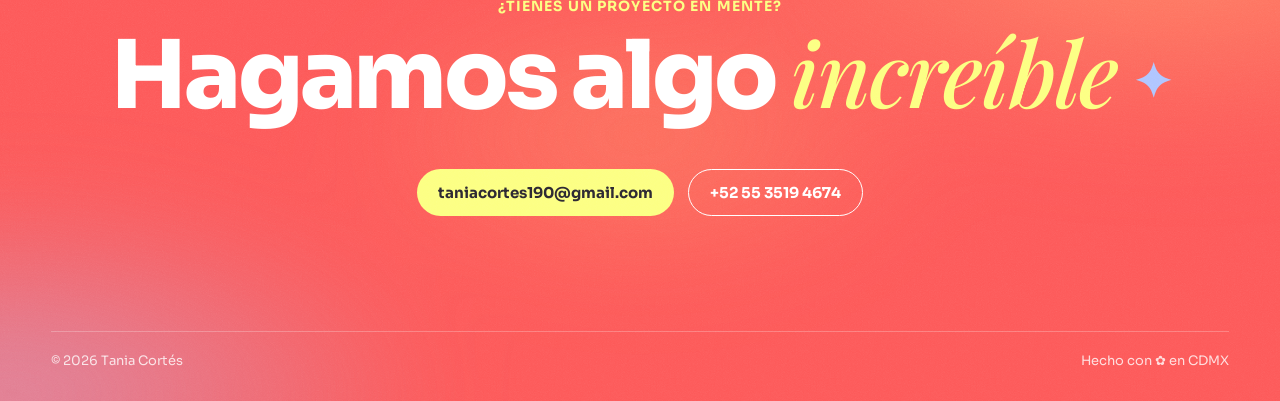
==== commit 341a53fe: "Inicio: "2027" fino y espaciado junto a Port Sora 400 con interletrado muy abierto, en un sandía osc" ====
--- a/docs/index.html
+++ b/docs/index.html
@@ -58,6 +58,7 @@
         <span class="hero__hola" aria-hidden="true">P<span class="hero__kern-o">o</span><span class="hero__kern-r">r</span>t</span>
         <span class="hero__hola hero__folio" aria-hidden="true">folio</span>
       </h1>
+      <p class="hero__year">2027</p>
     </div>
     <p class="hero__lead">
       Soy <strong>Tania</strong>, directora de arte y diseñadora gráfica.
--- a/docs/styles.css
+++ b/docs/styles.css
@@ -784,24 +784,29 @@
   .hero__lockup .hero__subtitle { transform: none; margin-bottom: 6px; }
 }
 
-/* ---------- Titular "Port / folio": composición escalonada ---------- */
+/* ---------- Titular "Port / folio": dos líneas compactas, escalonadas ---------- */
 /* todo se mide en em sobre el tamaño del bloque, así escala igual en móvil y escritorio */
-.hero__lockup--port {
-  font-size: clamp(40px, 10.8vw, 184px);
-  padding: 0 .1em .2em 0;
-}
-.hero__lockup--port .hero__title { display: block; text-align: left; }
-.hero__lockup--port .hero__hola { font-size: 1.22em; line-height: .9; text-transform: none; letter-spacing: -0.015em; }  /* "Port": solo la P en mayúscula */
+.hero__lockup--port { font-size: clamp(48px, 8.5vw, 128px); padding: 0; }
+.hero__lockup--port .hero__title { display: grid; justify-items: start; text-align: left; }
+.hero__lockup--port .hero__hola { font-size: 1em; line-height: .9; text-transform: none; letter-spacing: -0.015em; }  /* "Port": solo la P en mayúscula */
 /* interletrado óptico de "Port": la o y la r se juntan, la r y la t (que se tocaban) se separan */
 .hero__kern-o { margin-right: -.035em; }
 .hero__kern-r { margin-right: .035em; }
 .hero__lockup--port .hero__folio {
-  /* mismo degradado animado y sombra que PORT (hereda .hero__hola); solo cambia la letra */
-  display: block; width: fit-content; position: relative;  /* bloque: así el margen negativo sí la sube sobre Port */
+  /* mismo degradado animado y sombra que Port (hereda .hero__hola); solo cambia la letra.
+     Escalonada: empieza bajo la r de Port y apenas se monta sobre ella */
+  display: block; position: relative;
   font-family: var(--serif); font-style: italic; font-weight: 700;
   text-transform: none; letter-spacing: -0.02em;
-  font-size: 1.3em; line-height: .8;  /* relativo al bloque, igual que Port (1.22em) */
-  /* montada sobre PORT: las astas de la f y la l suben entre las letras */
-  margin: -.42em 0 0 .9em;   /* desplazada a la derecha: se lee primero Port y luego folio */
+  font-size: 1.12em; line-height: .9;
+  margin: -.5em 0 0 1.05em;   /* las astas de la f y la l se montan sobre la base de Port */
   padding: .12em .14em .1em .05em;   /* aire para que el degradado no corte la cursiva */
 }
+
+/* "2027" a la derecha de Port: fino y muy espaciado, en un sandía oscuro de la paleta */
+.hero__year {
+  position: absolute; z-index: 3; left: 71%; top: 21%; margin: 0;
+  font-size: clamp(15px, 3vw, 44px); font-weight: 400; line-height: 1;
+  letter-spacing: .85em; color: color-mix(in srgb, var(--melon) 72%, var(--ink));
+  white-space: nowrap;
+}
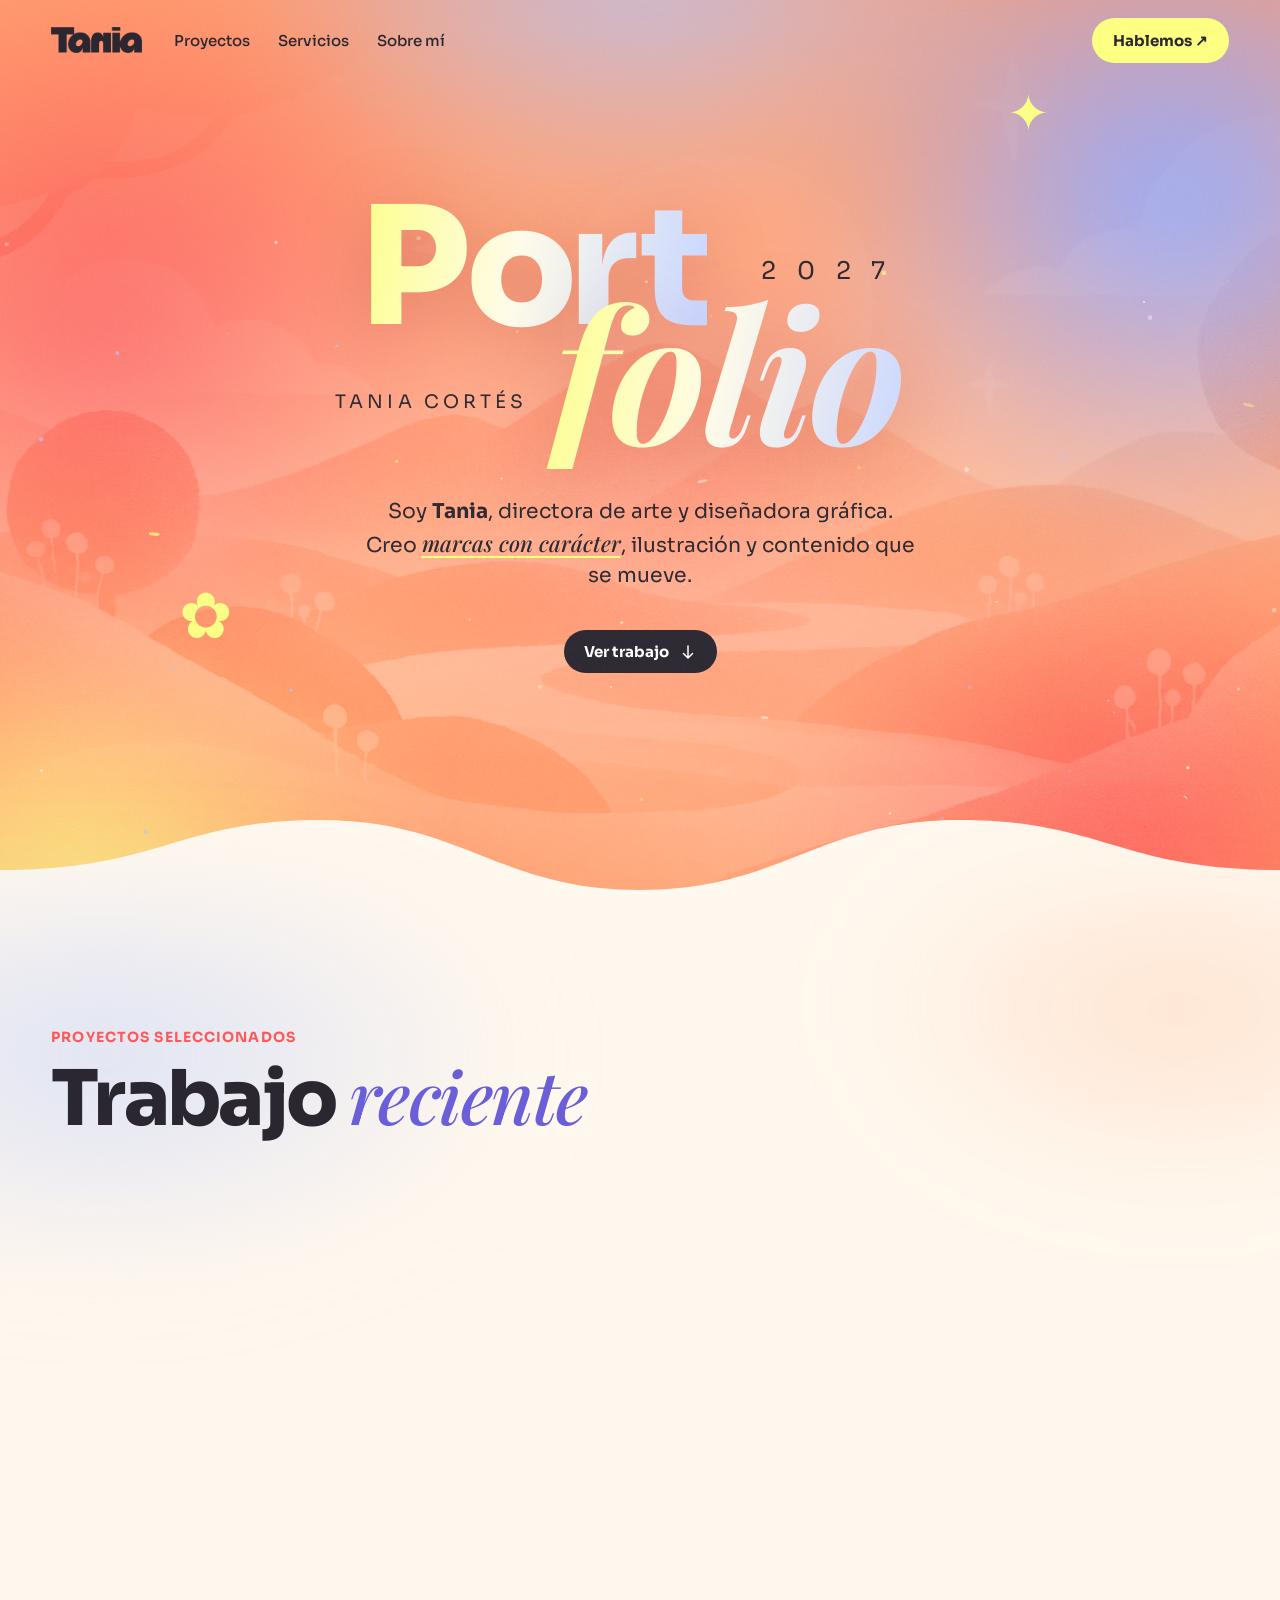
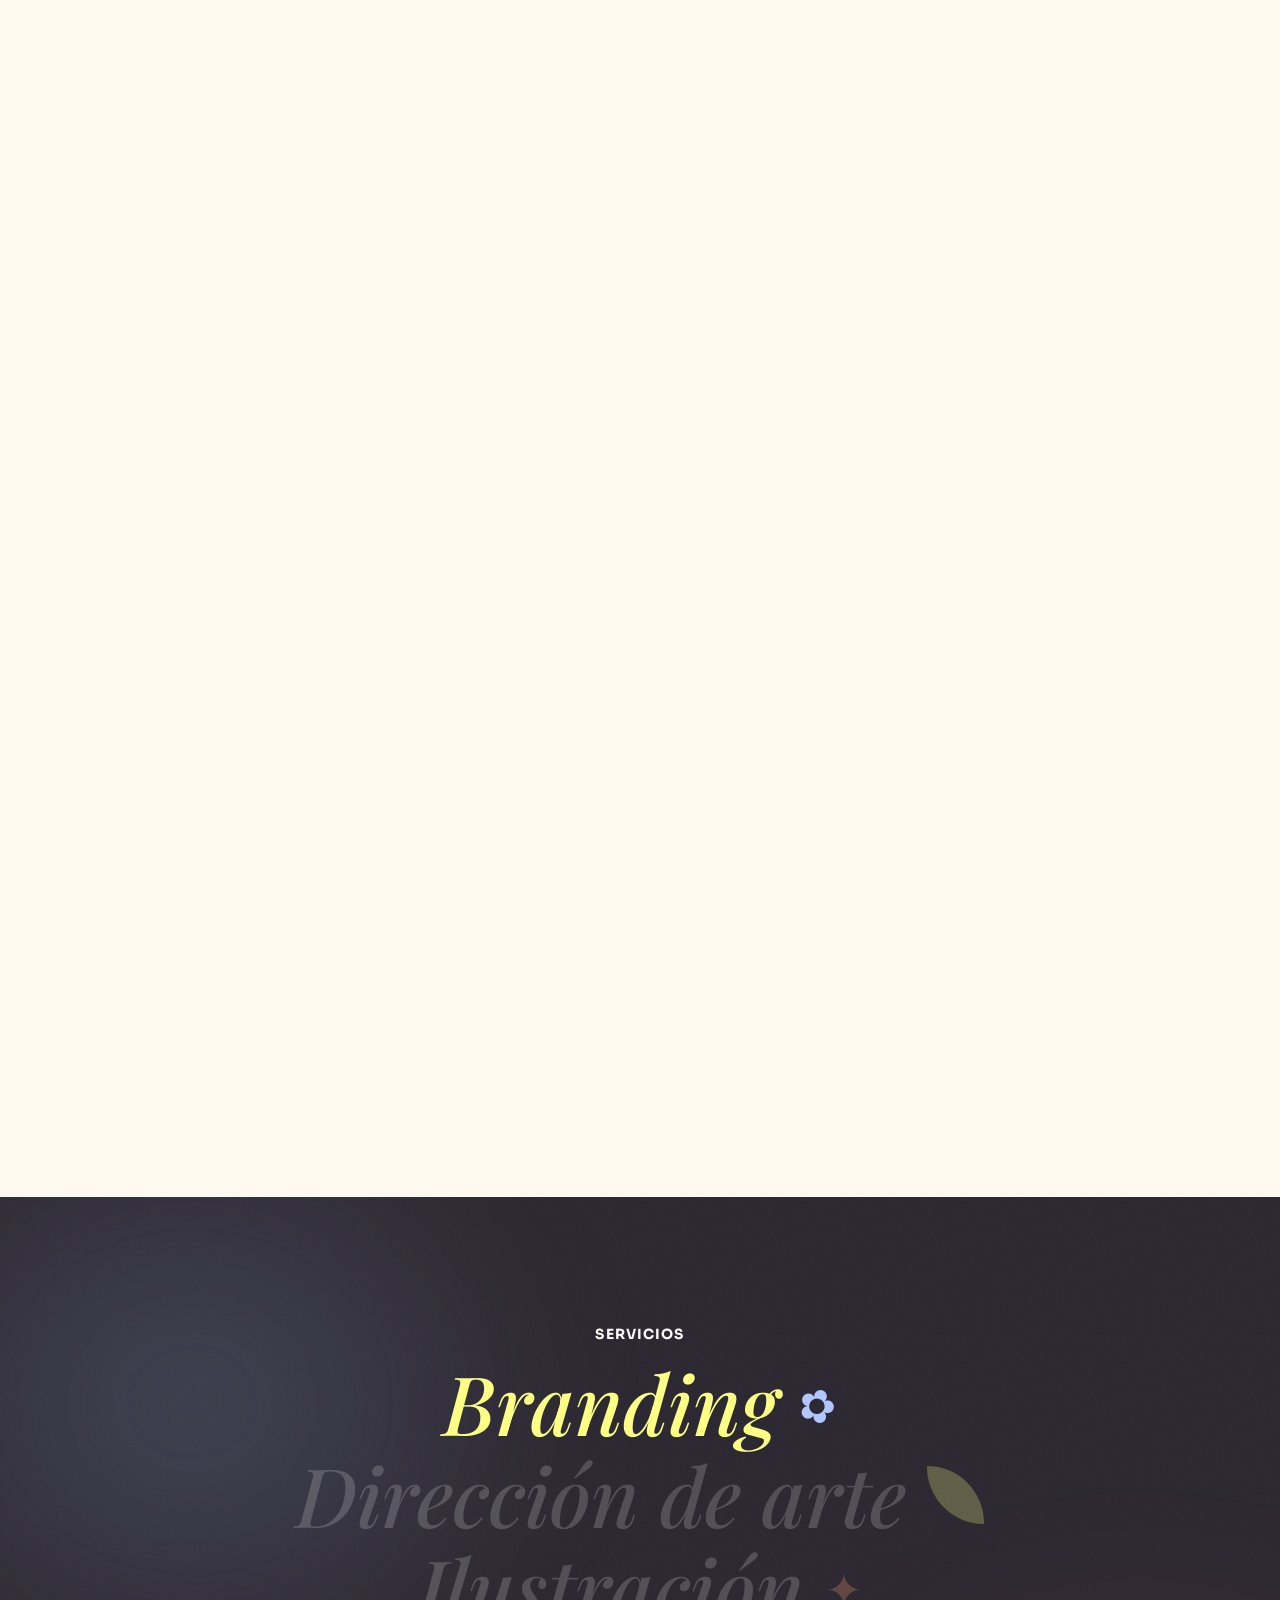
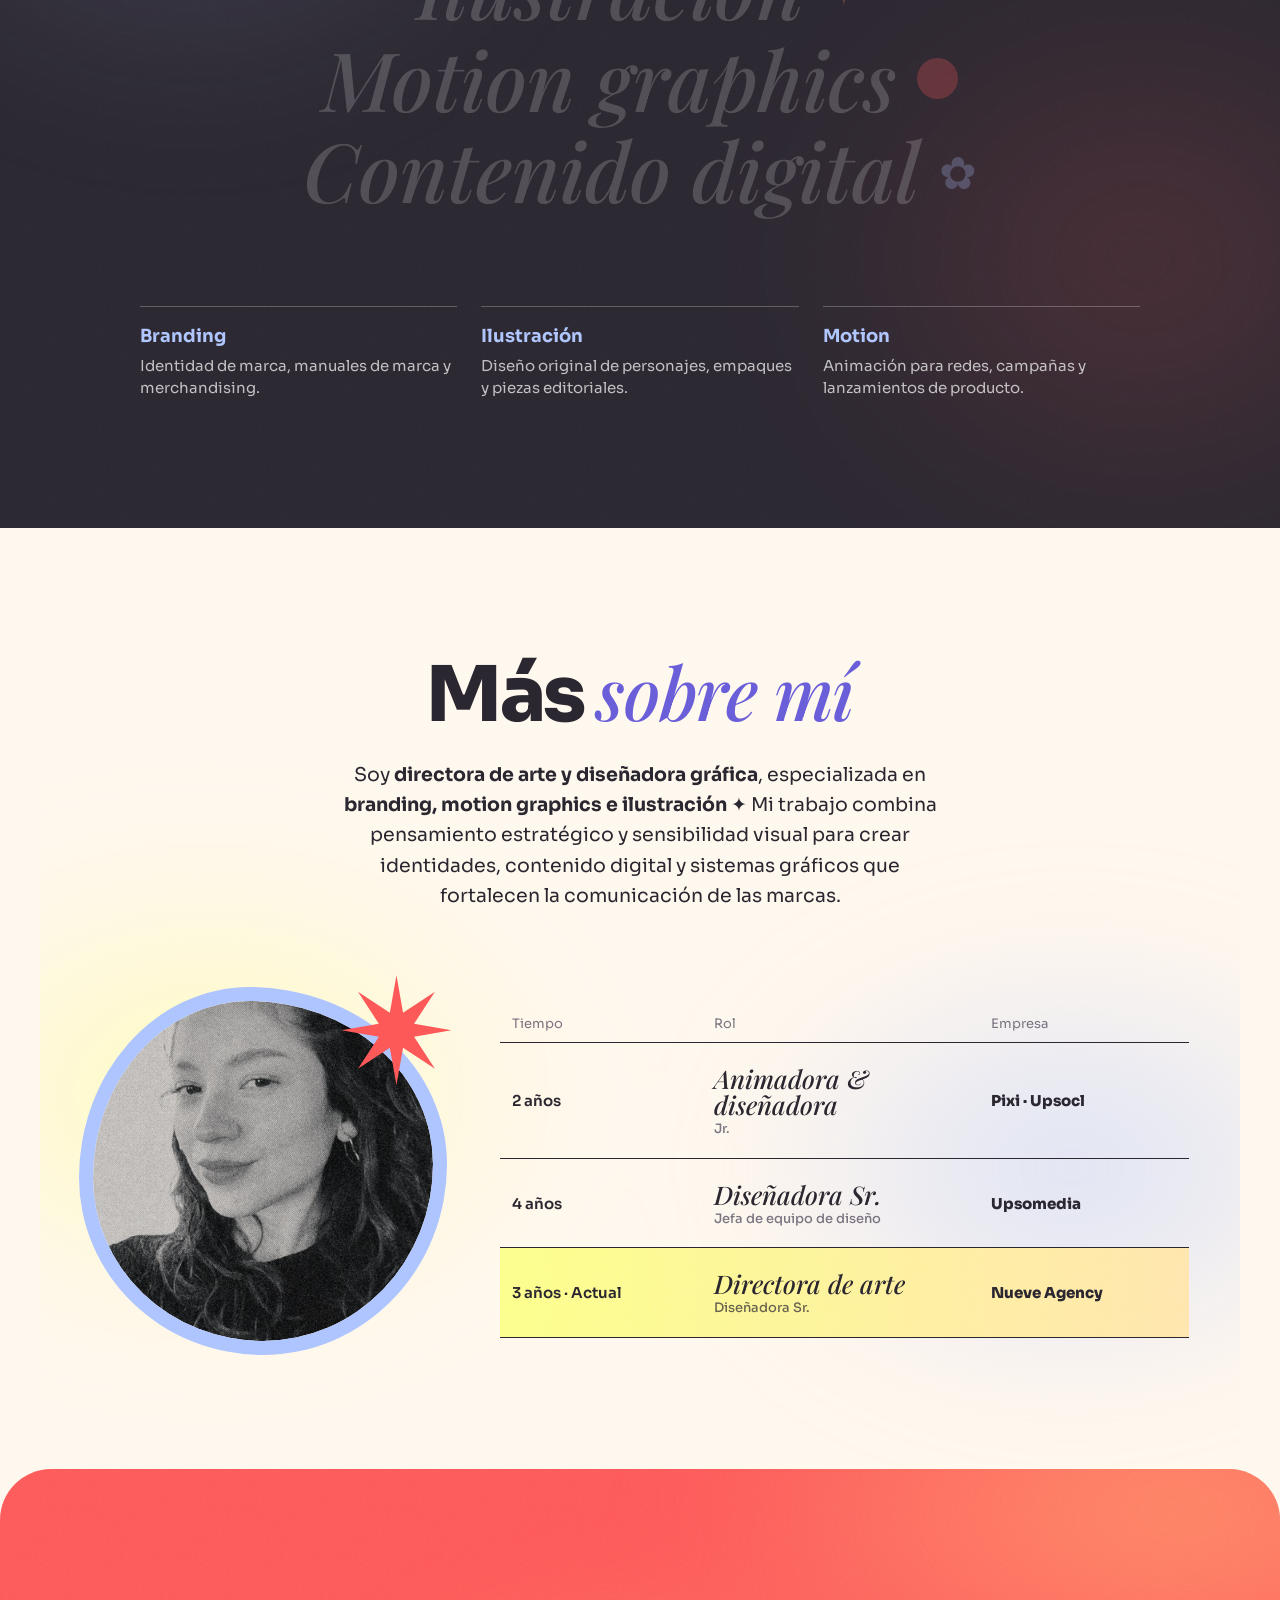
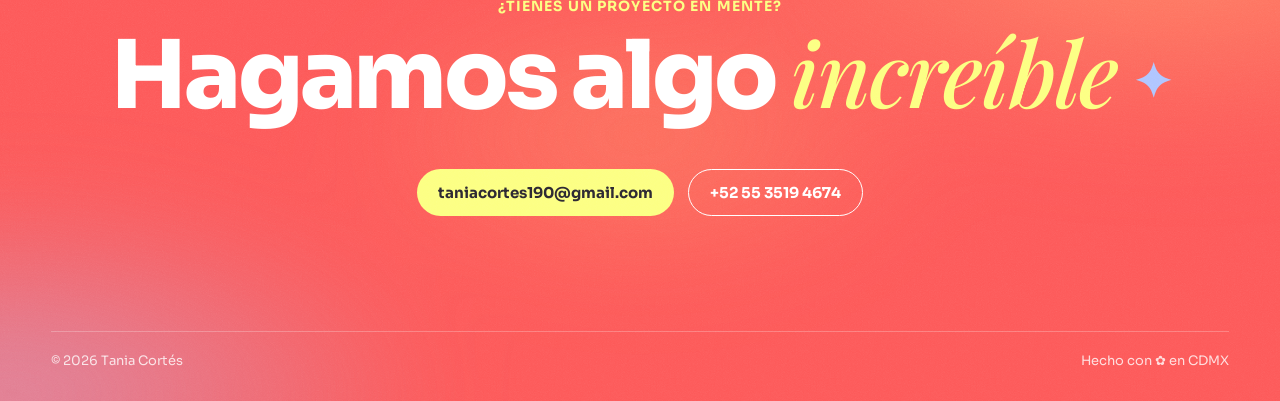
==== commit 55d7380b: "Inicio: "Tania Cortés" a la izquierda de folio En mayúsculas espaciadas, Sora 400 color tinta, aline" ====
--- a/docs/index.html
+++ b/docs/index.html
@@ -59,6 +59,7 @@
         <span class="hero__hola hero__folio" aria-hidden="true">folio</span>
       </h1>
       <p class="hero__year">2027</p>
+      <p class="hero__name">Tania Cortés</p>
     </div>
     <p class="hero__lead">
       Soy <strong>Tania</strong>, directora de arte y diseñadora gráfica.
--- a/docs/styles.css
+++ b/docs/styles.css
@@ -803,10 +803,18 @@
   padding: .12em .14em .1em .05em;   /* aire para que el degradado no corte la cursiva */
 }
 
-/* "2027" a la derecha de Port: fino y muy espaciado, en un sandía oscuro de la paleta */
+/* "2027" a la derecha de Port: fino y muy espaciado, en color tinta */
 .hero__year {
-  position: absolute; z-index: 3; left: 71%; top: 21%; margin: 0;
-  font-size: clamp(15px, 3vw, 44px); font-weight: 400; line-height: 1;
-  letter-spacing: .85em; color: color-mix(in srgb, var(--melon) 72%, var(--ink));
+  position: absolute; z-index: 3; left: 71%; top: 23%; margin: 0;
+  font-size: clamp(11px, 1.9vw, 28px); font-weight: 400; line-height: 1;
+  letter-spacing: .85em; color: var(--ink);
   white-space: nowrap;
 }
+
+/* "TANIA CORTÉS" a la izquierda de folio, a la altura de su ojo medio; mismo sistema que 2027 */
+.hero__name {
+  position: absolute; z-index: 3; right: 69.5%; top: 72%; margin: 0;
+  font-size: clamp(10px, 1.45vw, 21px); font-weight: 400; line-height: 1;
+  letter-spacing: .22em; text-transform: uppercase; color: var(--ink);
+  white-space: nowrap;
+}
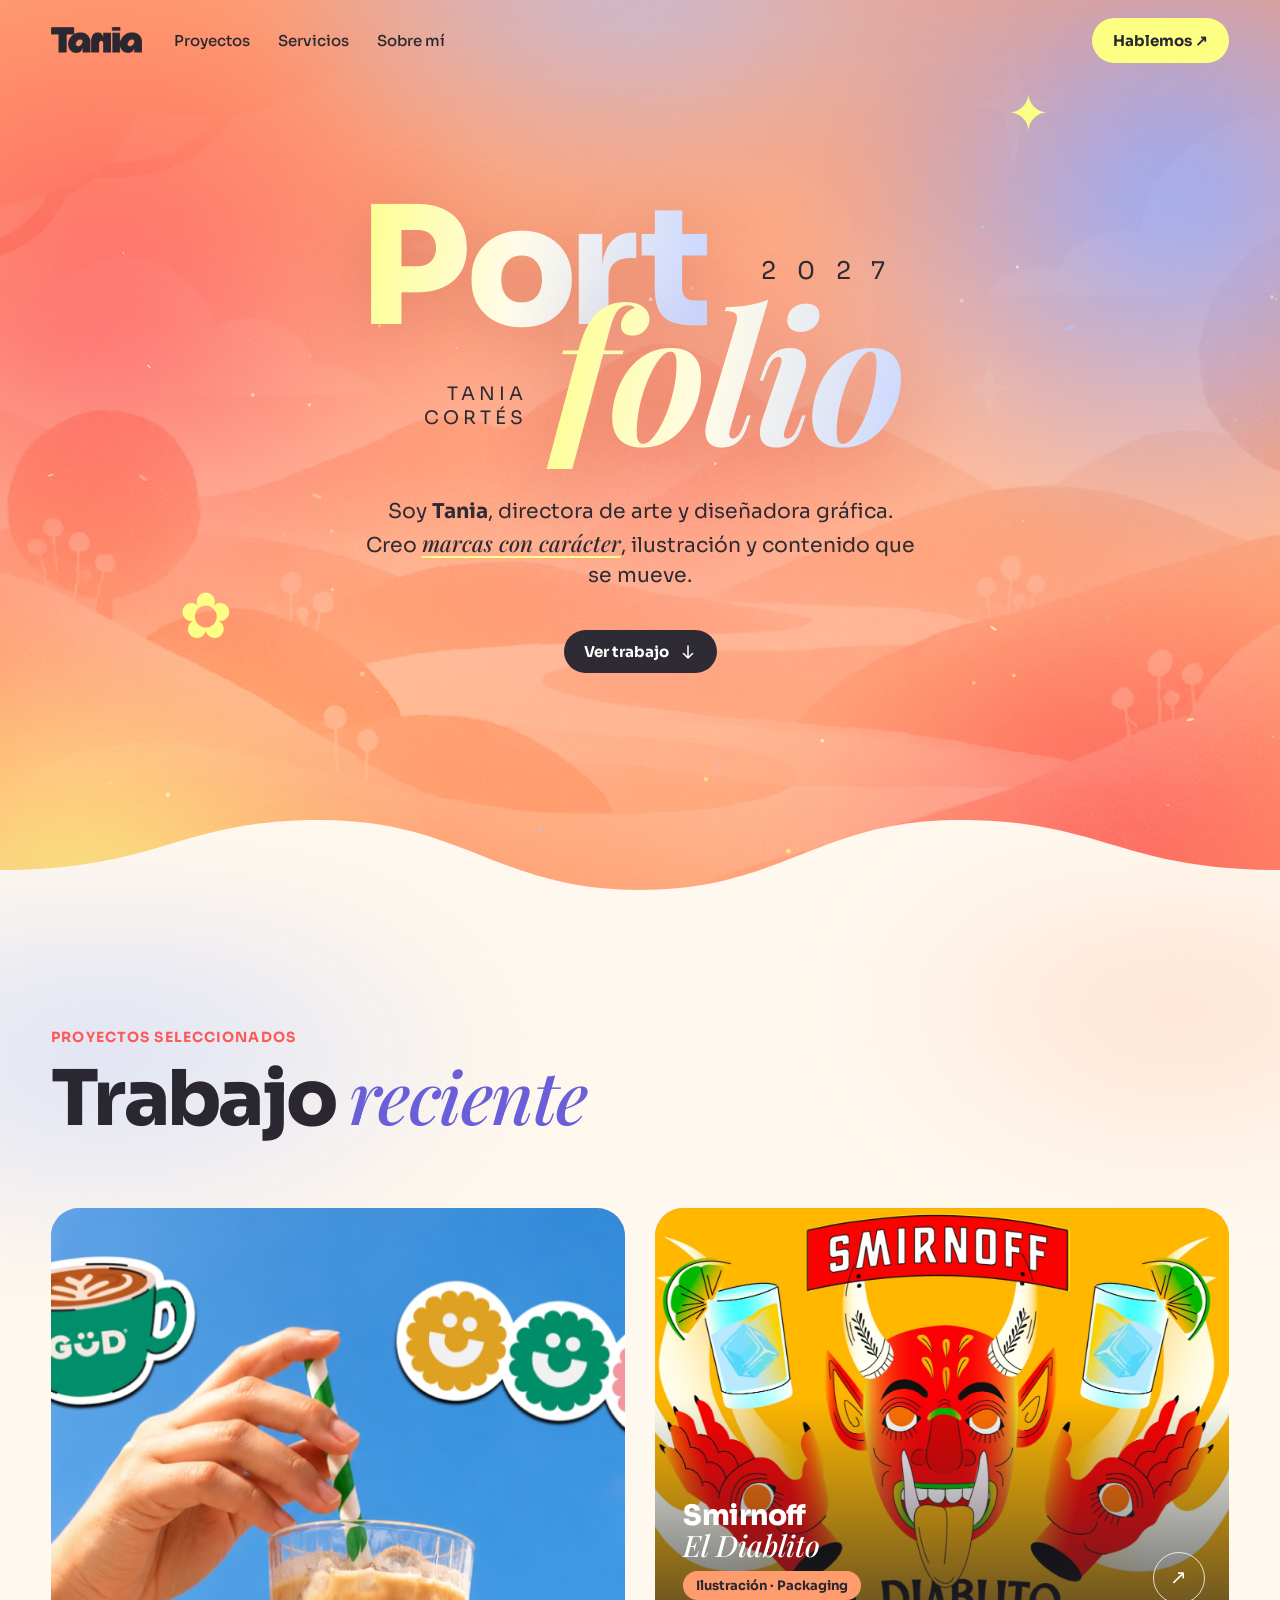
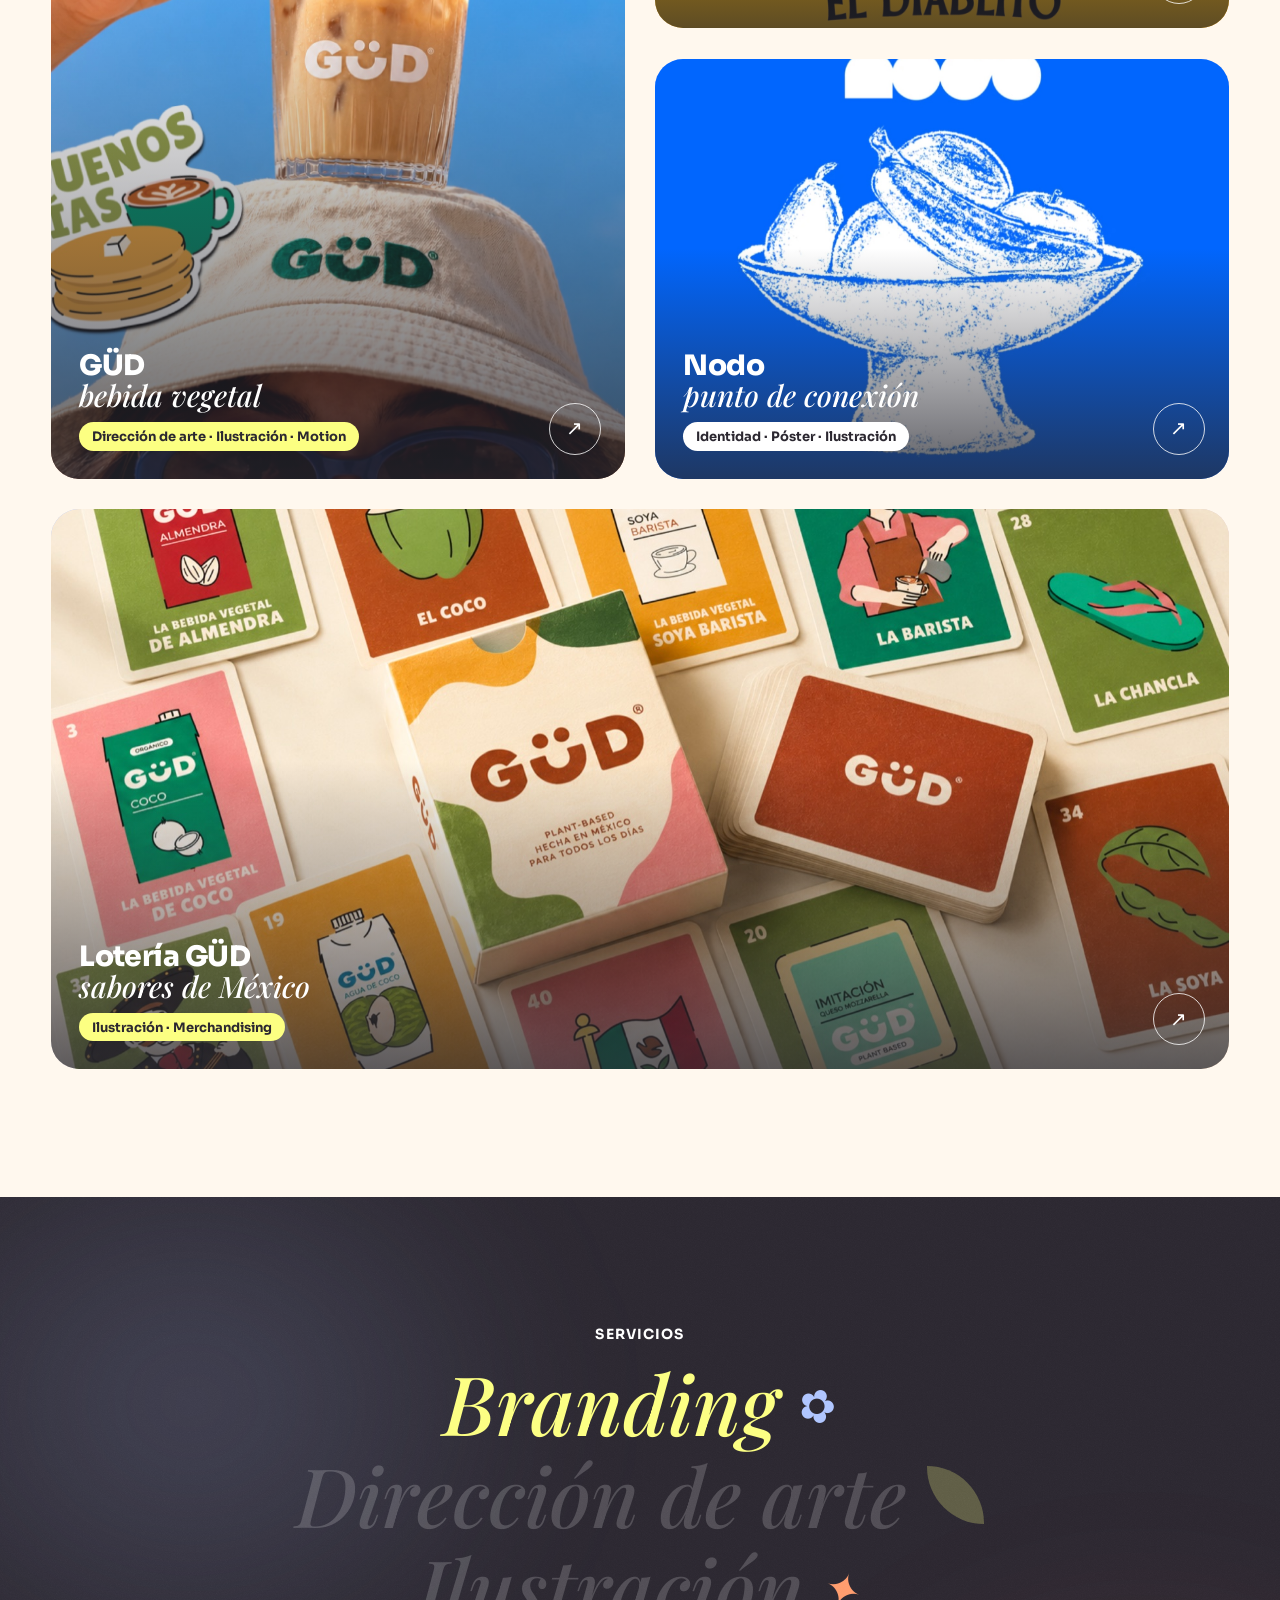
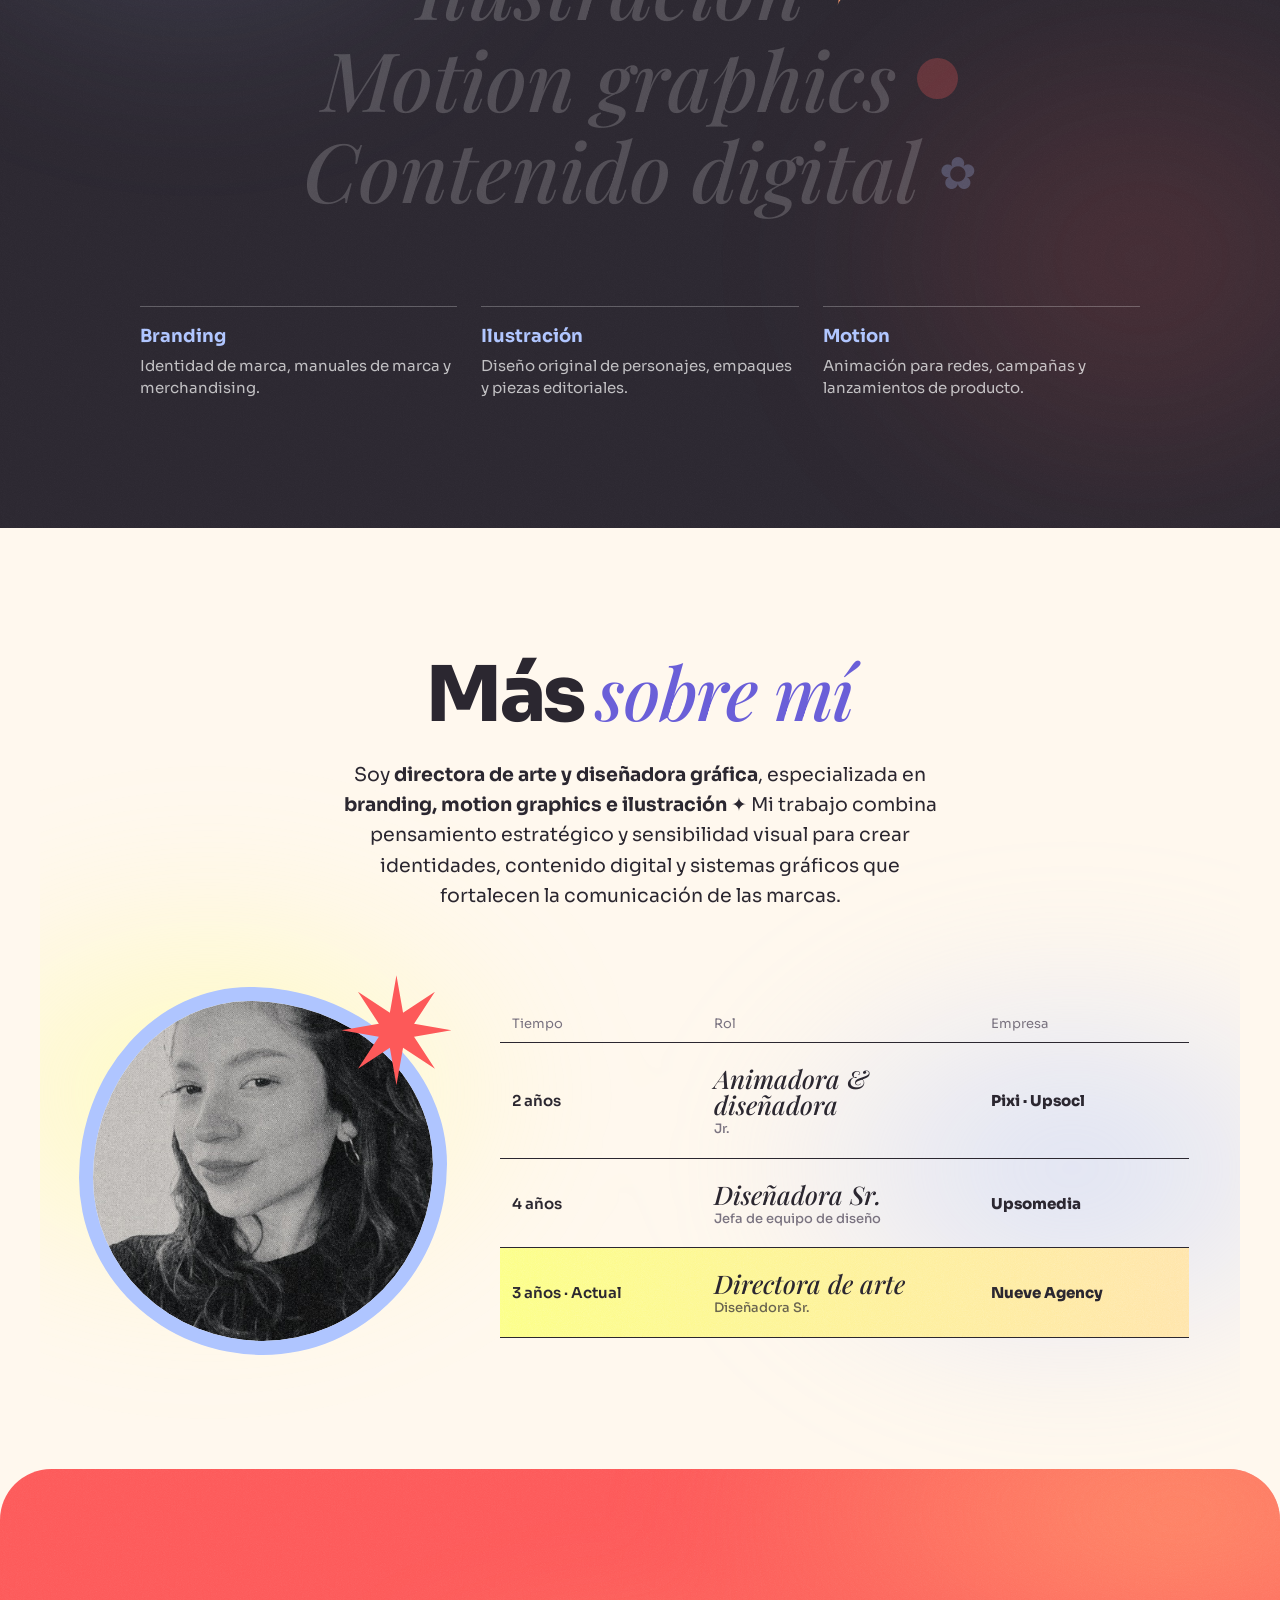
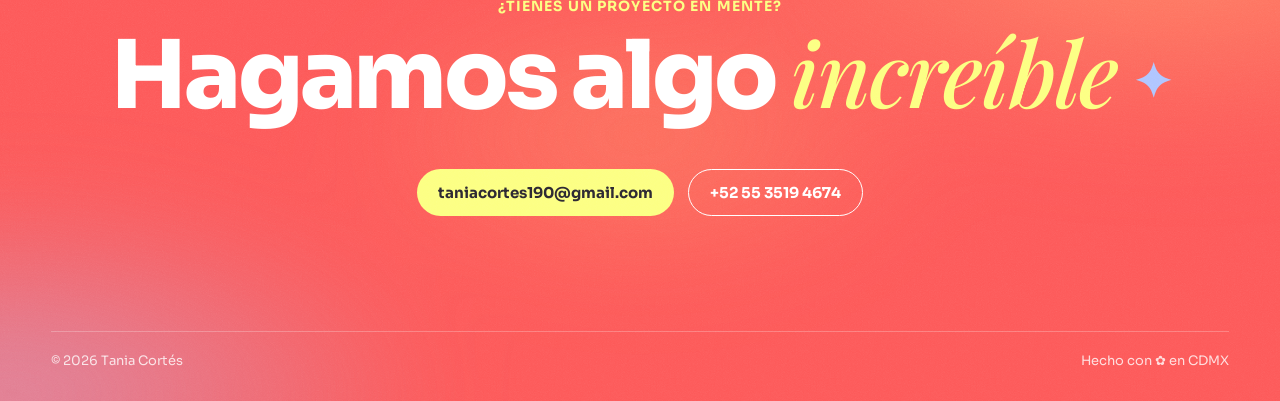
==== commit 9968a4f9: "Inicio: "Cortés" debajo de "Tania" El nombre pasa a dos líneas alineadas a la derecha contra la f de" ====
--- a/docs/index.html
+++ b/docs/index.html
@@ -59,7 +59,7 @@
         <span class="hero__hola hero__folio" aria-hidden="true">folio</span>
       </h1>
       <p class="hero__year">2027</p>
-      <p class="hero__name">Tania Cortés</p>
+      <p class="hero__name">Tania<br>Cortés</p>
     </div>
     <p class="hero__lead">
       Soy <strong>Tania</strong>, directora de arte y diseñadora gráfica.
--- a/docs/styles.css
+++ b/docs/styles.css
@@ -813,8 +813,9 @@
 
 /* "TANIA CORTÉS" a la izquierda de folio, a la altura de su ojo medio; mismo sistema que 2027 */
 .hero__name {
-  position: absolute; z-index: 3; right: 69.5%; top: 72%; margin: 0;
-  font-size: clamp(10px, 1.45vw, 21px); font-weight: 400; line-height: 1;
+  position: absolute; z-index: 3; right: 69.5%; top: 68%; margin: 0;
+  font-size: clamp(10px, 1.45vw, 21px); font-weight: 400; line-height: 1.3;
   letter-spacing: .22em; text-transform: uppercase; color: var(--ink);
+  text-align: right;   /* en dos líneas (TANIA / CORTÉS), alineadas contra la f */
   white-space: nowrap;
 }
